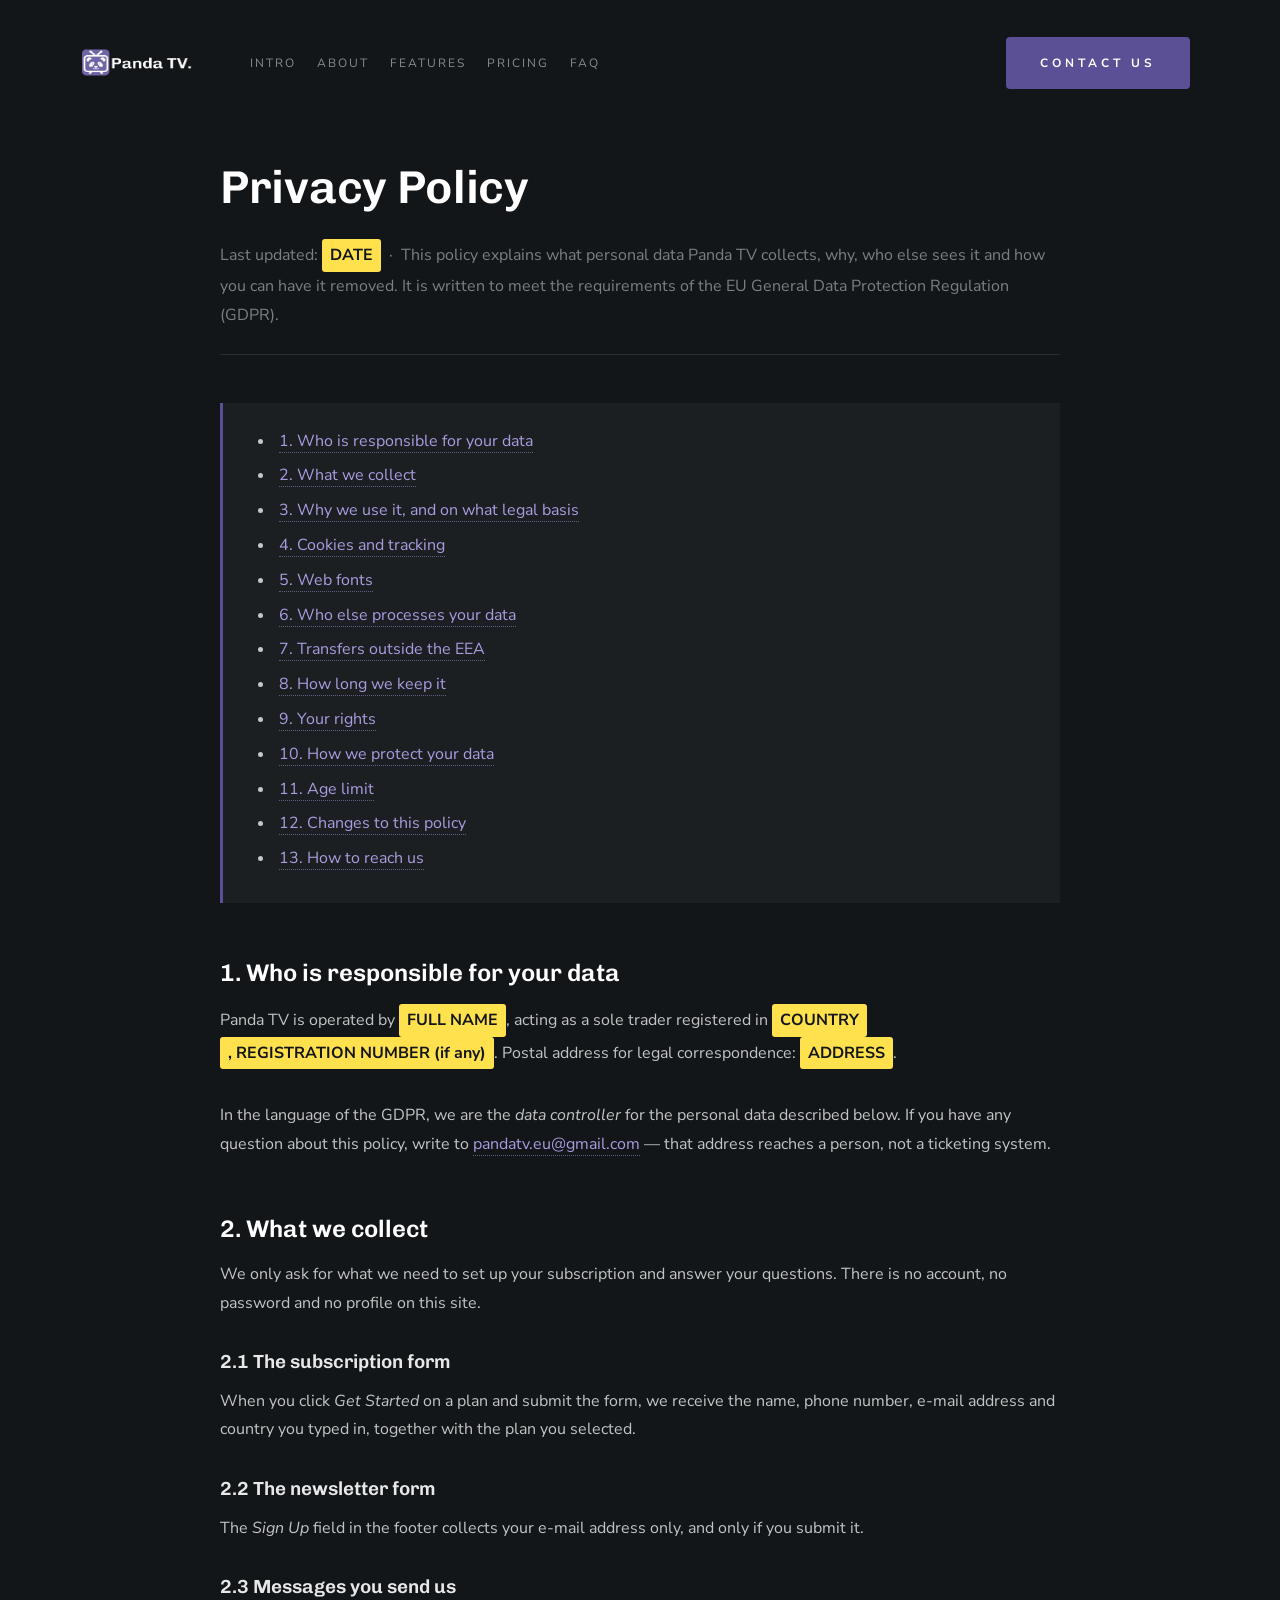
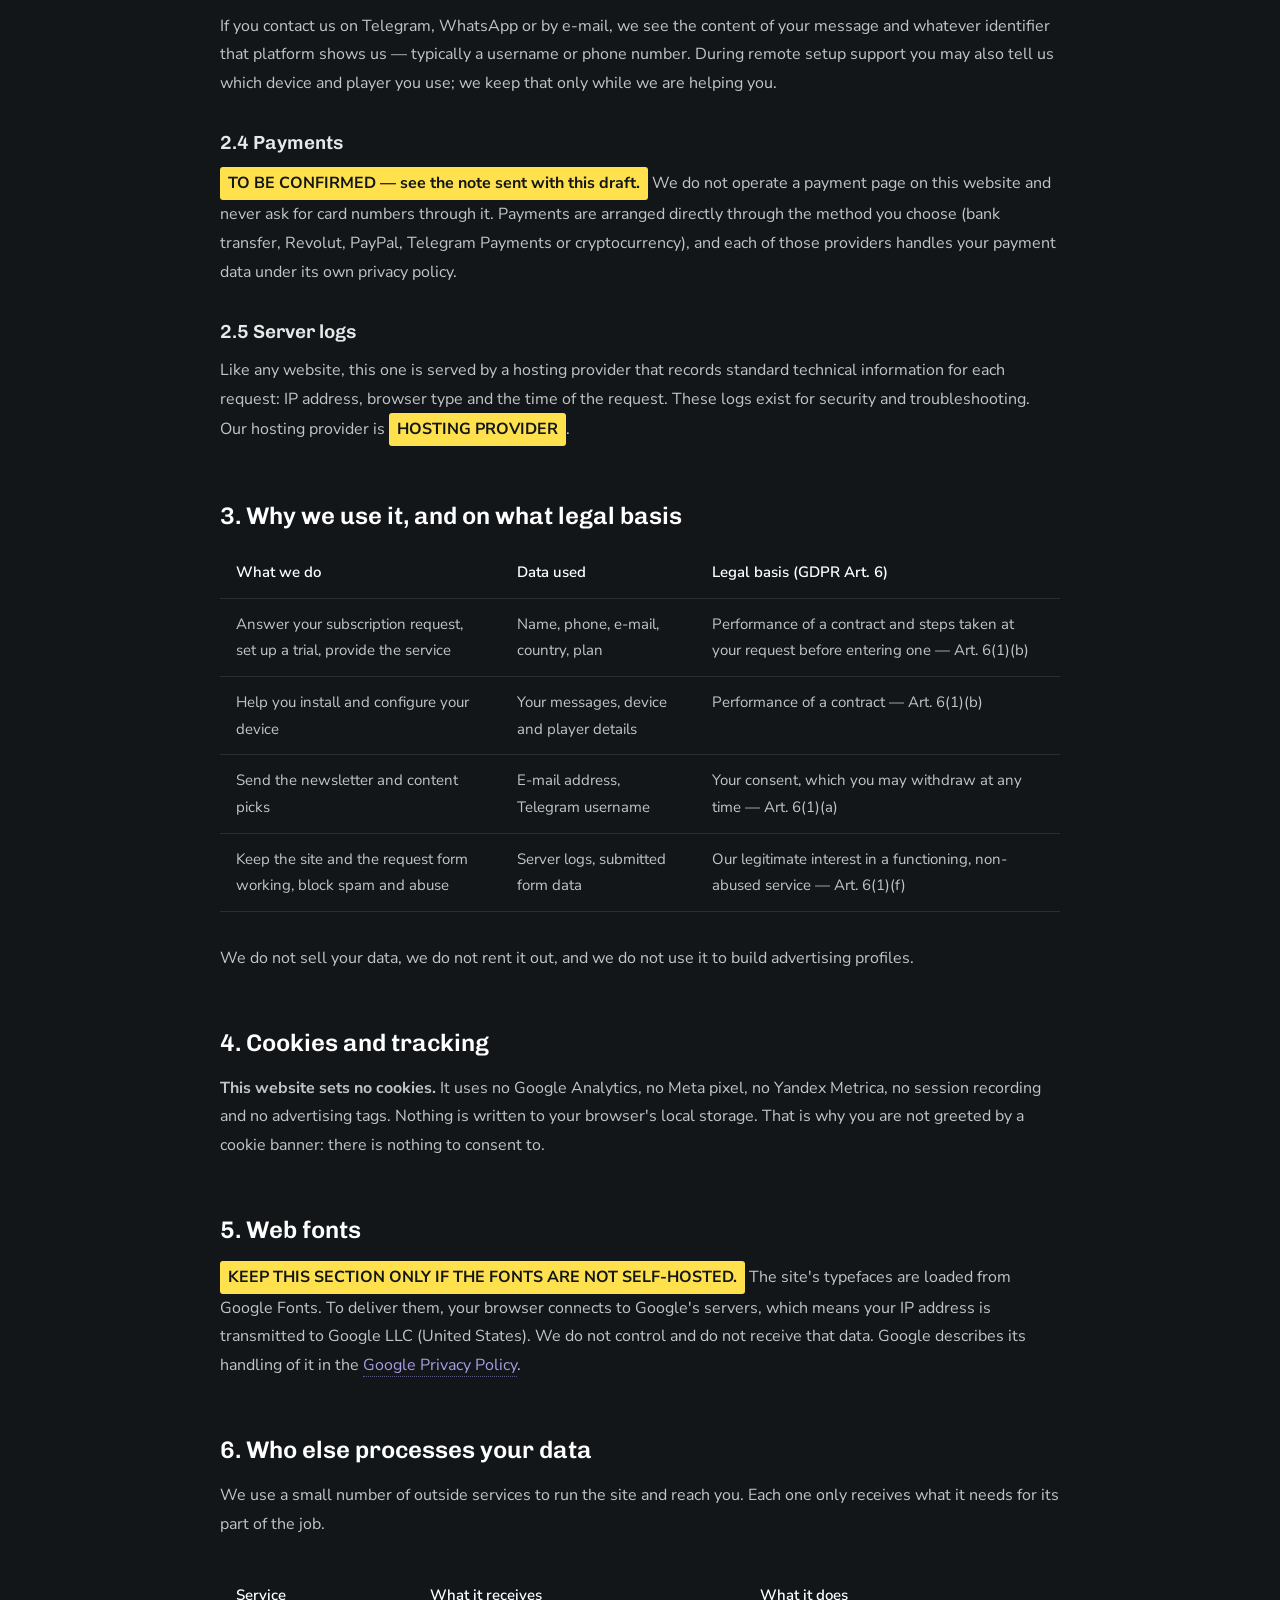
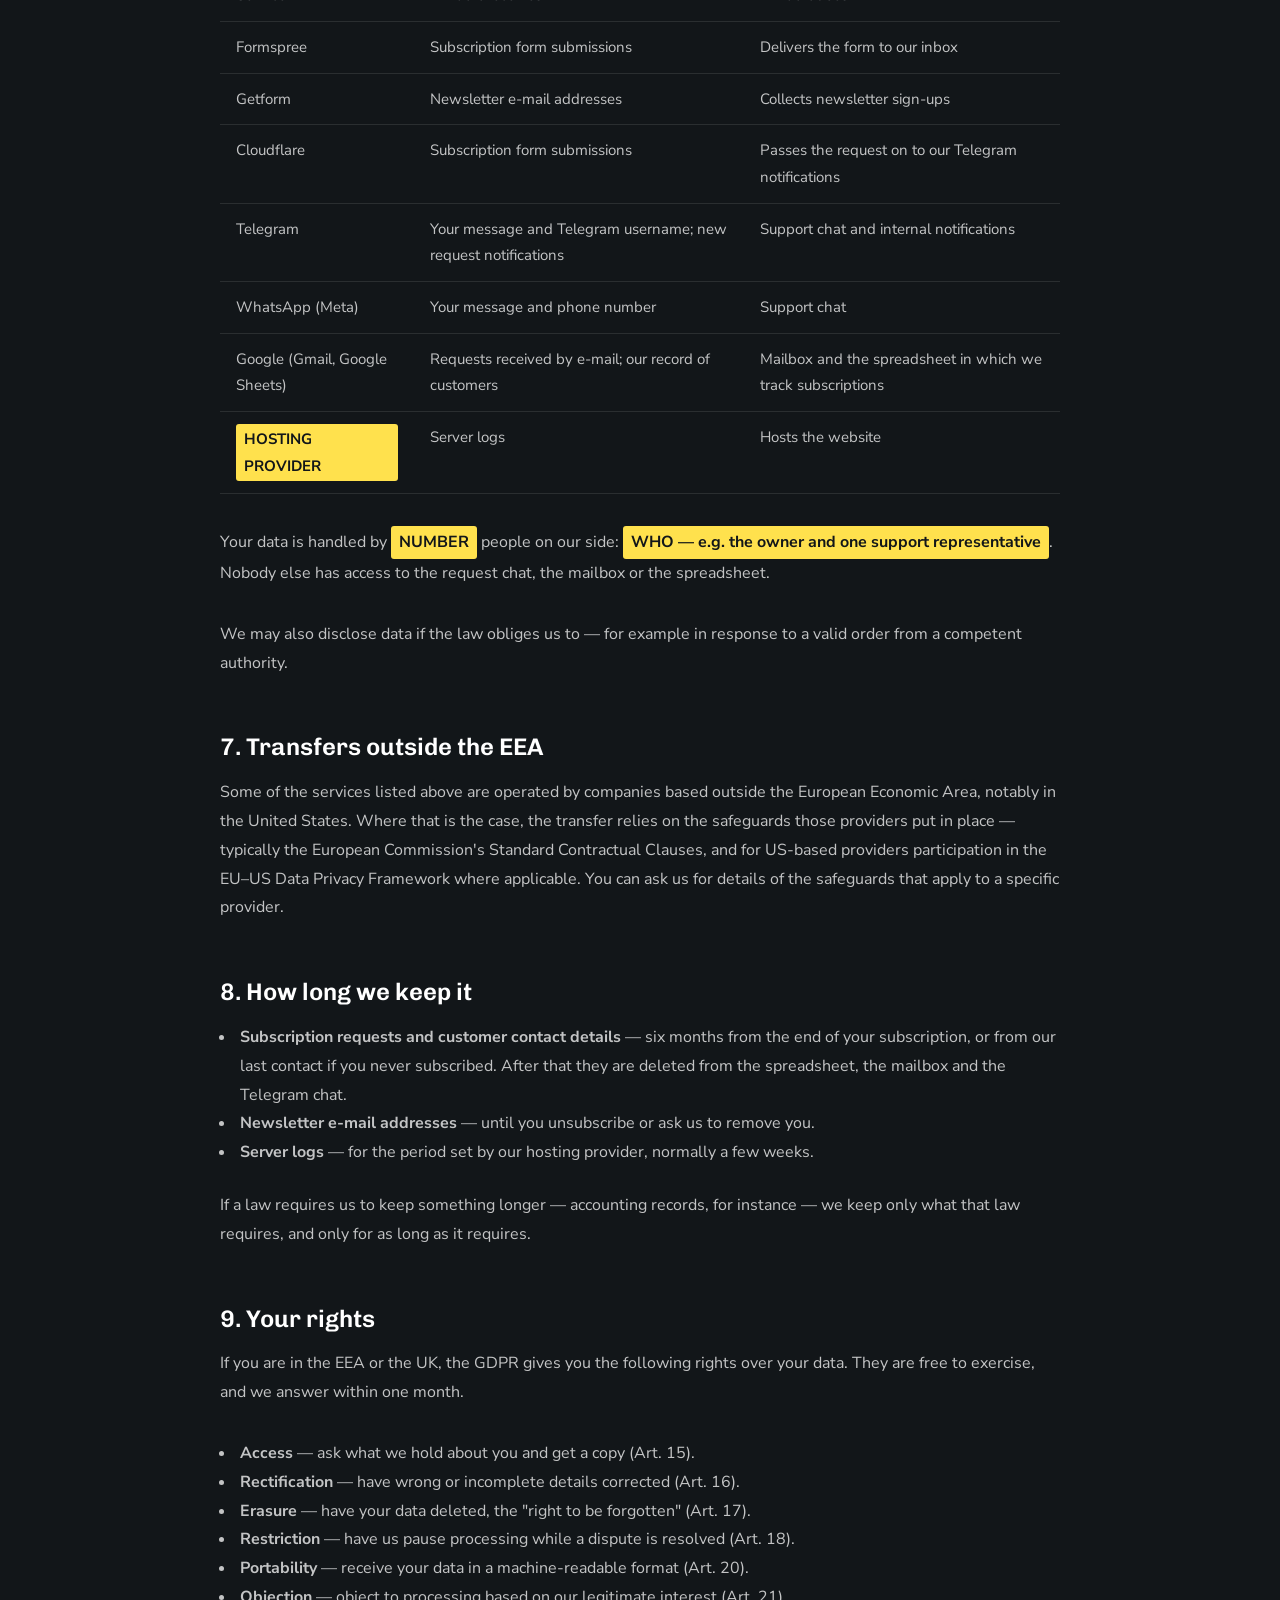
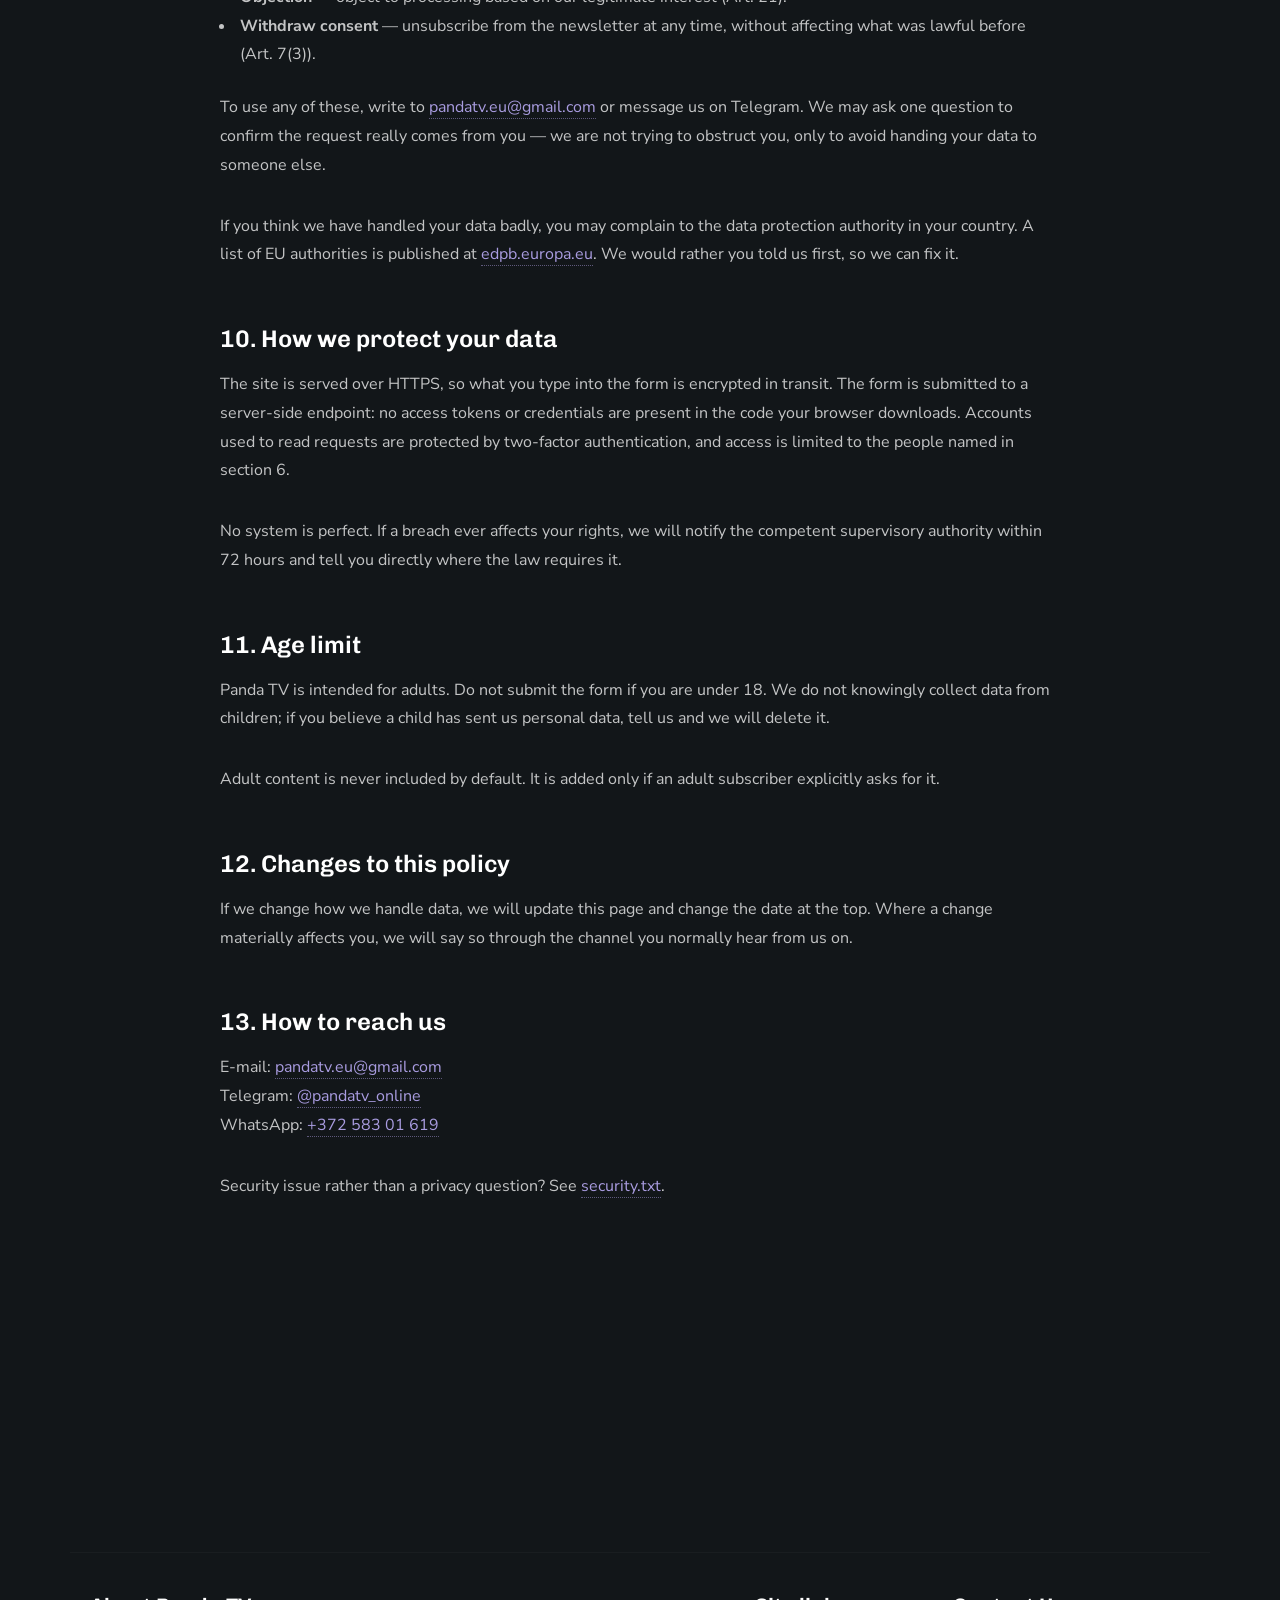
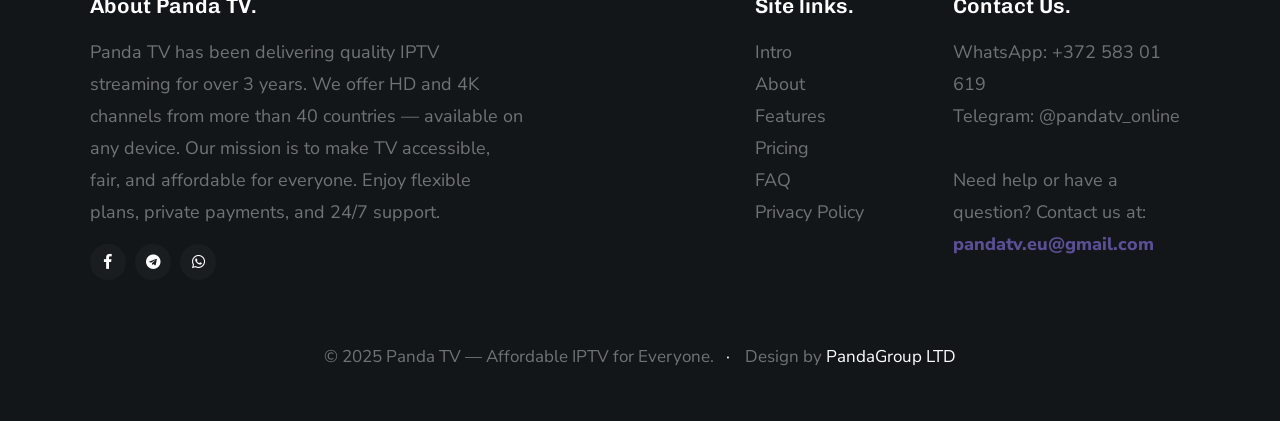
==== PandaTV/privacy.html @ 78f05542 "Add privacy policy page and wire it into the site Ссылка «Privacy Policy» в футере вела на href="#0"" ====
<!DOCTYPE html>
<html class="no-js" lang="en">
<head>

    <!--- basic page needs
    ================================================== -->
    <meta charset="utf-8">
    <title>Privacy Policy | Panda TV</title>
    <meta name="description" content="How Panda TV collects, uses and protects your personal data: what we ask for, who we share it with, how long we keep it and how to have it deleted.">
    <meta name="author" content="Panda TV">
    <meta name="robots" content="index, follow, max-snippet:-1">
    <link rel="canonical" href="https://pandatv.online/privacy.html">

    <!-- mobile specific metas
    ================================================== -->
    <meta name="viewport" content="width=device-width, initial-scale=1">
    <meta name="theme-color" content="#5b4f96">

    <!-- open graph
    ================================================== -->
    <meta property="og:type" content="website">
    <meta property="og:site_name" content="Panda TV">
    <meta property="og:locale" content="en_US">
    <meta property="og:url" content="https://pandatv.online/privacy.html">
    <meta property="og:title" content="Privacy Policy | Panda TV">
    <meta property="og:description" content="What personal data Panda TV collects, who processes it, how long it is kept and how to have it deleted.">
    <meta property="og:image" content="https://pandatv.online/images/og-cover.jpg">

    <!-- CSS
    ================================================== -->
    <link rel="stylesheet" href="css/base.css">
    <link rel="stylesheet" href="css/vendor.css">
    <link rel="stylesheet" href="css/main.css">

    <!-- script
    ================================================== -->
    <script src="js/modernizr.js"></script>
    <script src="js/pace.min.js"></script>

    <!-- favicons & manifest
    ================================================== -->
    <link rel="shortcut icon" href="favicon.ico" type="image/x-icon">
    <link rel="icon" href="favicon.ico" type="image/x-icon">
    <link rel="icon" href="images/icons/icon-192.png" sizes="192x192" type="image/png">
    <link rel="apple-touch-icon" href="images/icons/apple-touch-icon.png" sizes="180x180">
    <link rel="manifest" href="site.webmanifest">

    <!-- page styles
    ================================================== -->
    <style>
        .s-legal {
            padding-top: 16rem;
            padding-bottom: 12rem;
            background-color: #121619;
            color: rgba(255, 255, 255, 0.75);
        }

        .legal-doc { max-width: 84rem; margin: 0 auto; }

        /* .display-1 рассчитан на светлые секции — здесь фон тёмный. */
        .legal-doc h1 {
            color: #ffffff;
            font-size: 4.6rem;
            line-height: 1.2;
            margin-bottom: 2.4rem;
        }

        .legal-doc__meta {
            font-size: 1.5rem;
            color: rgba(255, 255, 255, 0.45);
            margin-bottom: 4.8rem;
            padding-bottom: 2.4rem;
            border-bottom: 1px solid rgba(255, 255, 255, 0.1);
        }

        .legal-doc h2 {
            color: #ffffff;
            font-size: 2.4rem;
            margin-top: 5.6rem;
            margin-bottom: 1.6rem;
        }

        .legal-doc h3 {
            color: rgba(255, 255, 255, 0.9);
            font-size: 1.9rem;
            margin-top: 3.2rem;
            margin-bottom: 1.2rem;
        }

        .legal-doc p,
        .legal-doc li { font-size: 1.6rem; line-height: 1.8; }
        .legal-doc ul { margin-bottom: 2.4rem; }
        .legal-doc a { color: #a99ce0; border-bottom: 1px dotted rgba(169, 156, 224, 0.5); }
        .legal-doc a:hover { color: #ffffff; }

        .legal-doc table {
            width: 100%;
            margin-bottom: 3.2rem;
            font-size: 1.5rem;
            border-collapse: collapse;
        }

        .legal-doc th,
        .legal-doc td {
            padding: 1.2rem 1.6rem;
            text-align: left;
            vertical-align: top;
            border-bottom: 1px solid rgba(255, 255, 255, 0.1);
        }

        .legal-doc th { color: #ffffff; font-weight: 600; }

        .legal-doc__toc {
            background-color: rgba(255, 255, 255, 0.04);
            border-left: 3px solid #5b4f96;
            padding: 2.4rem 3.2rem;
            margin-bottom: 4rem;
        }

        .legal-doc__toc ul { margin: 0; padding-left: 2rem; }
        .legal-doc__toc li { margin-bottom: 0.6rem; }

        /* Незаполненные места. Пока на странице есть хоть один такой блок,
           публиковать её нельзя — он намеренно кричащий. */
        .fill-me {
            display: inline-block;
            background-color: #ffe14d;
            color: #121619;
            font-weight: 700;
            padding: 0.2rem 0.8rem;
            border-radius: 3px;
        }

        @media screen and (max-width: 600px) {
            .s-legal { padding-top: 12rem; }
            .legal-doc__toc { padding: 2rem; }
            .legal-doc table, .legal-doc thead, .legal-doc tbody,
            .legal-doc th, .legal-doc td, .legal-doc tr { display: block; }
            .legal-doc thead { display: none; }
            .legal-doc td { border-bottom: none; padding: 0.4rem 0; }
            .legal-doc tr {
                border-bottom: 1px solid rgba(255, 255, 255, 0.1);
                padding: 1.2rem 0;
            }
        }
    </style>

</head>

<body id="top">

    <!-- preloader
    ================================================== -->
    <div id="preloader">
        <div id="loader" class="dots-jump">
            <div></div>
            <div></div>
            <div></div>
        </div>
    </div>


    <!-- header
    ================================================== -->
    <header class="s-header">

        <div class="row">
            <div class="header-logo">
                <a class="site-logo" href="index.html">
                    <img src="images/Logo.png" alt="Panda TV — IPTV and TorrServe streaming" width="130" height="36">
                </a>
            </div>

            <nav class="header-nav-wrap">
                <ul class="header-main-nav">
                    <li><a href="index.html#home" title="intro">Intro</a></li>
                    <li><a href="index.html#about" title="about">About</a></li>
                    <li><a href="index.html#features" title="features">Features</a></li>
                    <li><a href="index.html#pricing" title="pricing">Pricing</a></li>
                    <li><a href="index.html#download" title="download">FAQ</a></li>
                </ul>

                <div class="header-cta">
                    <a href="mailto:pandatv.eu@gmail.com" class="btn btn--primary header-cta__btn">Contact Us</a>
                </div>
            </nav> <!-- end header-nav-wrap -->

            <a class="header-menu-toggle" href="#"><span>Menu</span></a>
        </div>

    </header> <!-- end header -->


    <!-- legal content
    ================================================== -->
    <section class="s-legal">

        <div class="row">
            <div class="col-full">
                <div class="legal-doc">

                    <h1 class="display-1">Privacy Policy</h1>

                    <p class="legal-doc__meta">
                        Last updated: <span class="fill-me">DATE</span> &nbsp;·&nbsp;
                        This policy explains what personal data Panda TV collects, why, who else
                        sees it and how you can have it removed. It is written to meet the
                        requirements of the EU General Data Protection Regulation (GDPR).
                    </p>

                    <div class="legal-doc__toc">
                        <ul>
                            <li><a href="#controller">1. Who is responsible for your data</a></li>
                            <li><a href="#what-we-collect">2. What we collect</a></li>
                            <li><a href="#why">3. Why we use it, and on what legal basis</a></li>
                            <li><a href="#no-tracking">4. Cookies and tracking</a></li>
                            <li><a href="#fonts">5. Web fonts</a></li>
                            <li><a href="#recipients">6. Who else processes your data</a></li>
                            <li><a href="#transfers">7. Transfers outside the EEA</a></li>
                            <li><a href="#retention">8. How long we keep it</a></li>
                            <li><a href="#rights">9. Your rights</a></li>
                            <li><a href="#security">10. How we protect your data</a></li>
                            <li><a href="#children">11. Age limit</a></li>
                            <li><a href="#changes">12. Changes to this policy</a></li>
                            <li><a href="#contact">13. How to reach us</a></li>
                        </ul>
                    </div>


                    <h2 id="controller">1. Who is responsible for your data</h2>

                    <p>
                        Panda TV is operated by <span class="fill-me">FULL NAME</span>, acting as a
                        sole trader registered in <span class="fill-me">COUNTRY</span><span class="fill-me">, REGISTRATION NUMBER (if any)</span>.
                        Postal address for legal correspondence:
                        <span class="fill-me">ADDRESS</span>.
                    </p>

                    <p>
                        In the language of the GDPR, we are the <em>data controller</em> for the
                        personal data described below. If you have any question about this policy,
                        write to <a href="mailto:pandatv.eu@gmail.com">pandatv.eu@gmail.com</a> —
                        that address reaches a person, not a ticketing system.
                    </p>


                    <h2 id="what-we-collect">2. What we collect</h2>

                    <p>
                        We only ask for what we need to set up your subscription and answer your
                        questions. There is no account, no password and no profile on this site.
                    </p>

                    <h3>2.1 The subscription form</h3>

                    <p>
                        When you click <em>Get Started</em> on a plan and submit the form, we
                        receive the name, phone number, e-mail address and country you typed in,
                        together with the plan you selected.
                    </p>

                    <h3>2.2 The newsletter form</h3>

                    <p>
                        The <em>Sign Up</em> field in the footer collects your e-mail address only,
                        and only if you submit it.
                    </p>

                    <h3>2.3 Messages you send us</h3>

                    <p>
                        If you contact us on Telegram, WhatsApp or by e-mail, we see the content of
                        your message and whatever identifier that platform shows us — typically a
                        username or phone number. During remote setup support you may also tell us
                        which device and player you use; we keep that only while we are helping you.
                    </p>

                    <h3>2.4 Payments</h3>

                    <p>
                        <span class="fill-me">TO BE CONFIRMED — see the note sent with this draft.</span>
                        We do not operate a payment page on this website and never ask for card
                        numbers through it. Payments are arranged directly through the method you
                        choose (bank transfer, Revolut, PayPal, Telegram Payments or
                        cryptocurrency), and each of those providers handles your payment data under
                        its own privacy policy.
                    </p>

                    <h3>2.5 Server logs</h3>

                    <p>
                        Like any website, this one is served by a hosting provider that records
                        standard technical information for each request: IP address, browser type
                        and the time of the request. These logs exist for security and
                        troubleshooting.
                        Our hosting provider is <span class="fill-me">HOSTING PROVIDER</span>.
                    </p>


                    <h2 id="why">3. Why we use it, and on what legal basis</h2>

                    <table>
                        <thead>
                            <tr>
                                <th>What we do</th>
                                <th>Data used</th>
                                <th>Legal basis (GDPR Art. 6)</th>
                            </tr>
                        </thead>
                        <tbody>
                            <tr>
                                <td>Answer your subscription request, set up a trial, provide the service</td>
                                <td>Name, phone, e-mail, country, plan</td>
                                <td>Performance of a contract and steps taken at your request before entering one — Art. 6(1)(b)</td>
                            </tr>
                            <tr>
                                <td>Help you install and configure your device</td>
                                <td>Your messages, device and player details</td>
                                <td>Performance of a contract — Art. 6(1)(b)</td>
                            </tr>
                            <tr>
                                <td>Send the newsletter and content picks</td>
                                <td>E-mail address, Telegram username</td>
                                <td>Your consent, which you may withdraw at any time — Art. 6(1)(a)</td>
                            </tr>
                            <tr>
                                <td>Keep the site and the request form working, block spam and abuse</td>
                                <td>Server logs, submitted form data</td>
                                <td>Our legitimate interest in a functioning, non-abused service — Art. 6(1)(f)</td>
                            </tr>
                        </tbody>
                    </table>

                    <p>
                        We do not sell your data, we do not rent it out, and we do not use it to
                        build advertising profiles.
                    </p>


                    <h2 id="no-tracking">4. Cookies and tracking</h2>

                    <p>
                        <strong>This website sets no cookies.</strong> It uses no Google Analytics,
                        no Meta pixel, no Yandex Metrica, no session recording and no advertising
                        tags. Nothing is written to your browser's local storage. That is why you
                        are not greeted by a cookie banner: there is nothing to consent to.
                    </p>


                    <h2 id="fonts">5. Web fonts</h2>

                    <p>
                        <span class="fill-me">KEEP THIS SECTION ONLY IF THE FONTS ARE NOT SELF-HOSTED.</span>
                        The site's typefaces are loaded from Google Fonts. To deliver them, your
                        browser connects to Google's servers, which means your IP address is
                        transmitted to Google LLC (United States). We do not control and do not
                        receive that data. Google describes its handling of it in the
                        <a href="https://policies.google.com/privacy" rel="noopener" target="_blank">Google Privacy Policy</a>.
                    </p>


                    <h2 id="recipients">6. Who else processes your data</h2>

                    <p>
                        We use a small number of outside services to run the site and reach you.
                        Each one only receives what it needs for its part of the job.
                    </p>

                    <table>
                        <thead>
                            <tr>
                                <th>Service</th>
                                <th>What it receives</th>
                                <th>What it does</th>
                            </tr>
                        </thead>
                        <tbody>
                            <tr>
                                <td>Formspree</td>
                                <td>Subscription form submissions</td>
                                <td>Delivers the form to our inbox</td>
                            </tr>
                            <tr>
                                <td>Getform</td>
                                <td>Newsletter e-mail addresses</td>
                                <td>Collects newsletter sign-ups</td>
                            </tr>
                            <tr>
                                <td>Cloudflare</td>
                                <td>Subscription form submissions</td>
                                <td>Passes the request on to our Telegram notifications</td>
                            </tr>
                            <tr>
                                <td>Telegram</td>
                                <td>Your message and Telegram username; new request notifications</td>
                                <td>Support chat and internal notifications</td>
                            </tr>
                            <tr>
                                <td>WhatsApp (Meta)</td>
                                <td>Your message and phone number</td>
                                <td>Support chat</td>
                            </tr>
                            <tr>
                                <td>Google (Gmail, Google Sheets)</td>
                                <td>Requests received by e-mail; our record of customers</td>
                                <td>Mailbox and the spreadsheet in which we track subscriptions</td>
                            </tr>
                            <tr>
                                <td><span class="fill-me">HOSTING PROVIDER</span></td>
                                <td>Server logs</td>
                                <td>Hosts the website</td>
                            </tr>
                        </tbody>
                    </table>

                    <p>
                        Your data is handled by <span class="fill-me">NUMBER</span> people on our
                        side: <span class="fill-me">WHO — e.g. the owner and one support representative</span>.
                        Nobody else has access to the request chat, the mailbox or the spreadsheet.
                    </p>

                    <p>
                        We may also disclose data if the law obliges us to — for example in response
                        to a valid order from a competent authority.
                    </p>


                    <h2 id="transfers">7. Transfers outside the EEA</h2>

                    <p>
                        Some of the services listed above are operated by companies based outside
                        the European Economic Area, notably in the United States. Where that is the
                        case, the transfer relies on the safeguards those providers put in place —
                        typically the European Commission's Standard Contractual Clauses, and for
                        US-based providers participation in the EU–US Data Privacy Framework where
                        applicable. You can ask us for details of the safeguards that apply to a
                        specific provider.
                    </p>


                    <h2 id="retention">8. How long we keep it</h2>

                    <ul>
                        <li>
                            <strong>Subscription requests and customer contact details</strong> —
                            six months from the end of your subscription, or from our last contact
                            if you never subscribed. After that they are deleted from the
                            spreadsheet, the mailbox and the Telegram chat.
                        </li>
                        <li>
                            <strong>Newsletter e-mail addresses</strong> — until you unsubscribe or
                            ask us to remove you.
                        </li>
                        <li>
                            <strong>Server logs</strong> — for the period set by our hosting
                            provider, normally a few weeks.
                        </li>
                    </ul>

                    <p>
                        If a law requires us to keep something longer — accounting records, for
                        instance — we keep only what that law requires, and only for as long as it
                        requires.
                    </p>


                    <h2 id="rights">9. Your rights</h2>

                    <p>
                        If you are in the EEA or the UK, the GDPR gives you the following rights
                        over your data. They are free to exercise, and we answer within one month.
                    </p>

                    <ul>
                        <li><strong>Access</strong> — ask what we hold about you and get a copy (Art. 15).</li>
                        <li><strong>Rectification</strong> — have wrong or incomplete details corrected (Art. 16).</li>
                        <li><strong>Erasure</strong> — have your data deleted, the "right to be forgotten" (Art. 17).</li>
                        <li><strong>Restriction</strong> — have us pause processing while a dispute is resolved (Art. 18).</li>
                        <li><strong>Portability</strong> — receive your data in a machine-readable format (Art. 20).</li>
                        <li><strong>Objection</strong> — object to processing based on our legitimate interest (Art. 21).</li>
                        <li><strong>Withdraw consent</strong> — unsubscribe from the newsletter at any time, without affecting what was lawful before (Art. 7(3)).</li>
                    </ul>

                    <p>
                        To use any of these, write to
                        <a href="mailto:pandatv.eu@gmail.com">pandatv.eu@gmail.com</a> or message us
                        on Telegram. We may ask one question to confirm the request really comes from
                        you — we are not trying to obstruct you, only to avoid handing your data to
                        someone else.
                    </p>

                    <p>
                        If you think we have handled your data badly, you may complain to the data
                        protection authority in your country. A list of EU authorities is published
                        at
                        <a href="https://edpb.europa.eu/about-edpb/about-edpb/members_en" rel="noopener" target="_blank">edpb.europa.eu</a>.
                        We would rather you told us first, so we can fix it.
                    </p>


                    <h2 id="security">10. How we protect your data</h2>

                    <p>
                        The site is served over HTTPS, so what you type into the form is encrypted
                        in transit. The form is submitted to a server-side endpoint: no access
                        tokens or credentials are present in the code your browser downloads.
                        Accounts used to read requests are protected by two-factor authentication,
                        and access is limited to the people named in section 6.
                    </p>

                    <p>
                        No system is perfect. If a breach ever affects your rights, we will notify
                        the competent supervisory authority within 72 hours and tell you directly
                        where the law requires it.
                    </p>


                    <h2 id="children">11. Age limit</h2>

                    <p>
                        Panda TV is intended for adults. Do not submit the form if you are under 18.
                        We do not knowingly collect data from children; if you believe a child has
                        sent us personal data, tell us and we will delete it.
                    </p>

                    <p>
                        Adult content is never included by default. It is added only if an adult
                        subscriber explicitly asks for it.
                    </p>


                    <h2 id="changes">12. Changes to this policy</h2>

                    <p>
                        If we change how we handle data, we will update this page and change the
                        date at the top. Where a change materially affects you, we will say so
                        through the channel you normally hear from us on.
                    </p>


                    <h2 id="contact">13. How to reach us</h2>

                    <p>
                        E-mail: <a href="mailto:pandatv.eu@gmail.com">pandatv.eu@gmail.com</a><br>
                        Telegram: <a href="https://t.me/pandatv_online" rel="noopener" target="_blank">@pandatv_online</a><br>
                        WhatsApp: <a href="https://wa.me/37258301619" rel="noopener" target="_blank">+372 583 01 619</a>
                    </p>

                    <p>
                        Security issue rather than a privacy question? See
                        <a href="/.well-known/security.txt">security.txt</a>.
                    </p>

                </div>
            </div>
        </div>

    </section> <!-- end s-legal -->


    <!-- footer
    ================================================== -->
    <footer class="s-footer footer">

        <div class="row footer__bottom">

            <div class="footer__about col-five tab-full left">

                <h4>About Panda TV.</h4>

                <p>
                Panda TV has been delivering quality IPTV streaming for over 3 years.
                We offer HD and 4K channels from more than 40 countries — available on any device.
                Our mission is to make TV accessible, fair, and affordable for everyone.
                Enjoy flexible plans, private payments, and 24/7 support.
                </p>

                <ul class="footer__social">
                    <li><a href="https://www.facebook.com/share/1AhXuobpCY/"><i class="fab fa-facebook-f" aria-hidden="true"></i></a></li>
                    <li><a href="https://t.me/pandatv_online"><i class="fab fa-telegram" aria-hidden="true"></i></a></li>
                    <li><a href="https://wa.me/37258301619"><i class="fab fa-whatsapp" aria-hidden="true"></i></a></li>
                </ul>
            </div>

            <div class="col-five md-seven tab-full right end">
                <div class="row">

                    <div class="footer__site-links col-five mob-full">
                        <h4>Site links.</h4>

                        <ul class="footer__site-links">
                            <li><a href="index.html#home">Intro</a></li>
                            <li><a href="index.html#about">About</a></li>
                            <li><a href="index.html#features">Features</a></li>
                            <li><a href="index.html#pricing">Pricing</a></li>
                            <li><a href="index.html#download">FAQ</a></li>
                            <li><a href="privacy.html">Privacy Policy</a></li>
                        </ul>
                    </div>

                    <div class="footer__contact col-seven mob-full">
                        <h4>Contact Us.</h4>

                        <p>
                        WhatsApp: +372 583 01 619 <br>
                        Telegram: @pandatv_online
                        </p>
                        <p>
                        Need help or have a question? Contact us at: <br>
                        <a href="mailto:pandatv.eu@gmail.com" class="footer__mail-link">pandatv.eu@gmail.com</a>
                        </p>
                    </div>

                </div>
            </div>

            <div class="col-full ss-copyright">
                <span>&copy; 2025 Panda TV — Affordable IPTV for Everyone.</span>
                <span>Design by <a href="">PandaGroup LTD</a></span>
            </div>

        </div> <!-- end footer__bottom -->

        <div class="go-top">
            <a class="smoothscroll" title="Back to Top" href="#top"></a>
        </div>

    </footer> <!-- end s-footer -->


    <!-- Java Script
    ================================================== -->
    <script src="js/jquery-3.2.1.min.js"></script>
    <script src="js/plugins.js"></script>
    <script src="js/main.js"></script>

</body>

</html>
---- PandaTV/css/base.css ----
/* =================================================================== 
 *
 *  Kairos v1.0 Base Stylesheet
 *  11-06-2018
 *  ------------------------------------------------------------------
 *
 *  TOC:
 *  # imports 
 *  # normalize
 *  # basic/base setup styles 
 *    ## Media
 *    ## Typography resets 
 *    ## links 
 *    ## inputs
 *  # grid
 *    ## medium size devices  
 *    ## tablets   
 *    ## mobile devices
 *    ## small mobile devices
 *  # block grids
 *    ## medium size devices
 *    ## tablets
 *    ## mobile devices
 *  # MISC
 *
 * =================================================================== */



/* ===================================================================
 * # imports 
 *
 * ------------------------------------------------------------------- */
@import url("https://fonts.googleapis.com/css?family=Nunito+Sans:300,400,500,600,700|Chivo:300,400,700,700i,900");
@import url("font-awesome/css/fontawesome-all.css");
@import url("micons/micons.css");



/* ===================================================================
 * # normalize
 * normalize.css v5.0.0 | MIT License |
 * github.com/necolas/normalize.css
 *
 * ------------------------------------------------------------------- */
html {
  font-family: sans-serif;
  line-height: 1.15;
  -ms-text-size-adjust: 100%;
  -webkit-text-size-adjust: 100%;
}

body {
  margin: 0;
}

article,
aside,
footer,
header,
nav,
section {
  display: block;
}

h1 {
  font-size: 2em;
  margin: 0.67em 0;
}

figcaption,
figure,
main {
  display: block;
}

figure {
  margin: 1em 40px;
}

hr {
  box-sizing: content-box;
  height: 0;
  overflow: visible;
}

pre {
  font-family: monospace, monospace;
  font-size: 1em;
}

a {
  background-color: transparent;
  -webkit-text-decoration-skip: objects;
}

a:active,
a:hover {
  outline-width: 0;
}

abbr[title] {
  border-bottom: none;
  text-decoration: underline;
  text-decoration: underline dotted;
}

b,
strong {
  font-weight: inherit;
}

b,
strong {
  font-weight: bolder;
}

code,
kbd,
samp {
  font-family: monospace, monospace;
  font-size: 1em;
}

dfn {
  font-style: italic;
}

mark {
  background-color: #ff0;
  color: #000;
}

small {
  font-size: 80%;
}

sub,
sup {
  font-size: 75%;
  line-height: 0;
  position: relative;
  vertical-align: baseline;
}

sub {
  bottom: -0.25em;
}

sup {
  top: -0.5em;
}

audio,
video {
  display: inline-block;
}

audio:not([controls]) {
  display: none;
  height: 0;
}

img {
  border-style: none;
}

svg:not(:root) {
  overflow: hidden;
}

button,
input,
optgroup,
select,
textarea {
  font-family: sans-serif;
  font-size: 100%;
  line-height: 1.15;
  margin: 0;
}

button,
input {
  overflow: visible;
}

button,
select {
  text-transform: none;
}

button,
html [type="button"],
[type="reset"],
[type="submit"] {
  -webkit-appearance: button;
}

button::-moz-focus-inner,
[type="button"]::-moz-focus-inner,
[type="reset"]::-moz-focus-inner,
[type="submit"]::-moz-focus-inner {
  border-style: none;
  padding: 0;
}

button:-moz-focusring,
[type="button"]:-moz-focusring,
[type="reset"]:-moz-focusring,
[type="submit"]:-moz-focusring {
  outline: 1px dotted ButtonText;
}

fieldset {
  border: 1px solid #c0c0c0;
  margin: 0 2px;
  padding: 0.35em 0.625em 0.75em;
}

legend {
  box-sizing: border-box;
  color: inherit;
  display: table;
  max-width: 100%;
  padding: 0;
  white-space: normal;
}

progress {
  display: inline-block;
  vertical-align: baseline;
}

textarea {
  overflow: auto;
}

[type="checkbox"],
[type="radio"] {
  box-sizing: border-box;
  padding: 0;
}

[type="number"]::-webkit-inner-spin-button,
[type="number"]::-webkit-outer-spin-button {
  height: auto;
}

[type="search"] {
  -webkit-appearance: textfield;
  outline-offset: -2px;
}

[type="search"]::-webkit-search-cancel-button,
[type="search"]::-webkit-search-decoration {
  -webkit-appearance: none;
}

::-webkit-file-upload-button {
  -webkit-appearance: button;
  font: inherit;
}

details,
menu {
  display: block;
}

summary {
  display: list-item;
}

canvas {
  display: inline-block;
}

template {
  display: none;
}

[hidden] {
  display: none;
}



/* ===================================================================
 * # basic/base setup styles
 *
 * ------------------------------------------------------------------- */
html {
  font-size: 62.5%;
  box-sizing: border-box;
}

*,
*::before,
*::after {
  box-sizing: inherit;
}

body {
  font-weight: normal;
  line-height: 1;
  word-wrap: break-word;
  text-rendering: optimizeLegibility;
  -webkit-overflow-scrolling: touch;
  -webkit-text-size-adjust: none;
}

body,
input,
button {
  -moz-osx-font-smoothing: grayscale;
  -webkit-font-smoothing: antialiased;
}


/* ------------------------------------------------------------------- 
 * ## Media
 * ------------------------------------------------------------------- */
img,
video {
  max-width: 100%;
  height: auto;
}


/* ------------------------------------------------------------------- 
 * ## Typography resets 
 * ------------------------------------------------------------------- */
div, dl, dt, dd, ul, ol, li, h1, h2, h3, h4, h5, h6, pre, form, p, blockquote, th, td {
  margin: 0;
  padding: 0;
}

h1, h2, h3, h4, h5, h6 {
  -webkit-font-smoothing: auto;
  -webkit-font-smoothing: antialiased;
  -webkit-font-variant-ligatures: common-ligatures;
  -moz-font-variant-ligatures: common-ligatures;
  font-variant-ligatures: common-ligatures;
  text-rendering: optimizeLegibility;
}

em,
i {
  font-style: italic;
  line-height: inherit;
}

strong,
b {
  font-weight: bold;
  line-height: inherit;
}

small {
  font-size: 60%;
  line-height: inherit;
}

ol,
ul {
  list-style: none;
}

li {
  display: block;
}


/* ------------------------------------------------------------------- 
 * ## links
 * ------------------------------------------------------------------- */
a {
  text-decoration: none;
  line-height: inherit;
}

a img {
  border: none;
}


/* ------------------------------------------------------------------- 
 * ## inputs
 * ------------------------------------------------------------------- */
fieldset {
  margin: 0;
  padding: 0;
}

input[type="email"],
input[type="number"],
input[type="search"],
input[type="text"],
input[type="tel"],
input[type="url"],
input[type="password"],
textarea {
  -webkit-appearance: none;
  -moz-appearance: none;
  -ms-appearance: none;
  -o-appearance: none;
  appearance: none;
}



/* ===================================================================
 * # grid
 *
 * ------------------------------------------------------------------- */
.row {
  width: 89%;
  max-width: 1200px;
  margin: 0 auto;
}

.row:after {
  content: "";
  display: table;
  clear: both;
}

.row .row {
  width: auto;
  max-width: none;
  margin-left: -20px;
  margin-right: -20px;
}

/* column blocks
 * -------------------------------------- */
[class*="col-"] {
  float: left;
  padding: 0 20px;
}

[class*="col-"] + [class*="col-"].end {
  float: right;
}

.collapse > [class*="col-"],
[class*="col-"].collapse {
  padding: 0;
}

/* column width classes 
 * -------------------------------------- */
.col-one {
  width: 8.33333%;
}

.col-two,
.col-1-6 {
  width: 16.66667%;
}

.col-three,
.col-1-4 {
  width: 25%;
}

.col-four,
.col-1-3 {
  width: 33.33333%;
}

.col-five {
  width: 41.66667%;
}

.col-six,
.col-1-2 {
  width: 50%;
}

.col-seven {
  width: 58.33333%;
}

.col-eight,
.col-2-3 {
  width: 66.66667%;
}

.col-nine,
.col-3-4 {
  width: 75%;
}

.col-ten,
.col-5-6 {
  width: 83.33333%;
}

.col-eleven {
  width: 91.66667%;
}

.col-twelve,
.col-full {
  width: 100%;
}


/* ------------------------------------------------------------------- 
 * ## medium size devices
 * ------------------------------------------------------------------- */
@media only screen and (max-width:1200px) {
  .row .row {
    margin-left: -16px;
    margin-right: -16px;
  }

  [class*="col-"] {
    padding: 0 16px;
  }

  .md-one {
    width: 8.33333%;
  }

  .md-two,
  .md-1-6 {
    width: 16.66667%;
  }

  .md-three,
  .md-1-4 {
    width: 25%;
  }

  .md-four,
  .md-1-3 {
    width: 33.33333%;
  }

  .md-five {
    width: 41.66667%;
  }

  .md-six,
  .md-1-2 {
    width: 50%;
  }

  .md-seven {
    width: 58.33333%;
  }

  .md-eight,
  .md-2-3 {
    width: 66.66667%;
  }

  .md-nine,
  .md-3-4 {
    width: 75%;
  }

  .md-ten,
  .md-5-6 {
    width: 83.33333%;
  }

  .md-eleven {
    width: 91.66667%;
  }

  .md-twelve,
  .md-full {
    width: 100%;
  }

}


/* ------------------------------------------------------------------- 
 * ## tablets
 * ------------------------------------------------------------------- */
@media only screen and (max-width:800px) {
  .row {
    width: 90%;
  }

  .tab-1-4 {
    width: 25%;
  }

  .tab-1-3 {
    width: 33.33333%;
  }

  .tab-1-2 {
    width: 50%;
  }

  .tab-2-3 {
    width: 66.66667%;
  }

  .tab-3-4 {
    width: 75%;
  }

  .tab-full {
    width: 100%;
  }

  .hide-on-tablet {
    display: none;
  }

}


/* ------------------------------------------------------------------- 
 * ## mobile devices
 * ------------------------------------------------------------------- */
@media only screen and (max-width:600px) {
  .row {
    width: auto;
    padding-left: 25px;
    padding-right: 25px;
  }

  .row .row {
    margin-left: -10px;
    margin-right: -10px;
    padding-left: 0;
    padding-right: 0;
  }

  [class*="col-"] {
    padding: 0 10px;
  }

  .mob-1-4 {
    width: 25%;
  }

  .mob-1-3 {
    width: 33.33333%;
  }

  .mob-1-2 {
    width: 50%;
  }

  .mob-2-3 {
    width: 66.66667%;
  }

  .mob-3-4 {
    width: 75%;
  }

  .mob-full {
    width: 100%;
  }

  .hide-on-mobile {
    display: none;
  }

}


/* ------------------------------------------------------------------- 
 * ## small mobile devices
 * ------------------------------------------------------------------- */

/* stack columns on small mobile devices
 * ------------------------------------------------------------------- */
@media only screen and (max-width:400px) {
  .row .row {
    margin-left: 0;
    margin-right: 0;
  }

  [class*="col-"]:not(.col-block) {
    width: 100% !important;
    float: none !important;
    clear: both !important;
    margin-left: 0;
    margin-right: 0;
    padding: 0;
  }

  [class*="col-"] + [class*="col-"].end {
    float: none;
  }

  .stack .col-block {
    width: 100% !important;
    float: none !important;
    clear: both !important;
    margin-left: 0;
    margin-right: 0;
    padding: 0;
  }

}



/* ===================================================================
 * # block grids
 * ------------------------------------------------------------------- */

/* Equally-sized columns define at row level
 * ------------------------------------------------------------------- */
[class*="block-"]:after {
  content: "";
  display: table;
  clear: both;
}

.block-1-6 .col-block {
  width: 16.66667%;
}

.block-1-5 .col-block {
  width: 20%;
}

.block-1-4 .col-block {
  width: 25%;
}

.block-1-3 .col-block {
  width: 33.33333%;
}

.block-1-2 .col-block {
  width: 50%;
}

/**
 * Clearing for block grid columns. Allow columns with 
 * different heights to align properly.
 */
.block-1-6 .col-block:nth-child(6n+1),
.block-1-5 .col-block:nth-child(5n+1),
.block-1-4 .col-block:nth-child(4n+1),
.block-1-3 .col-block:nth-child(3n+1),
.block-1-2 .col-block:nth-child(2n+1) {
  clear: both;
}


/* ------------------------------------------------------------------- 
 * ## medium size devices
 * ------------------------------------------------------------------- */
@media only screen and (max-width:1200px) {
  .block-m-1-6 .col-block {
    width: 16.66667%;
  }

  .block-m-1-5 .col-block {
    width: 20%;
  }

  .block-m-1-4 .col-block {
    width: 25%;
  }

  .block-m-1-3 .col-block {
    width: 33.33333%;
  }

  .block-m-1-2 .col-block {
    width: 50%;
  }

  .block-m-full .col-block {
    width: 100%;
    clear: both;
  }

  [class*="block-m-"] .col-block:nth-child(n) {
    clear: none;
  }

  .block-m-1-6 .col-block:nth-child(6n+1),
  .block-m-1-5 .col-block:nth-child(5n+1),
  .block-m-1-4 .col-block:nth-child(4n+1),
  .block-m-1-3 .col-block:nth-child(3n+1),
  .block-m-1-2 .col-block:nth-child(2n+1) {
    clear: both;
  }

}


/* ------------------------------------------------------------------- 
 * ## tablets
 * ------------------------------------------------------------------- */
@media only screen and (max-width:800px) {
  .block-tab-1-6 .col-block {
    width: 16.66667%;
  }

  .block-tab-1-5 .col-block {
    width: 20%;
  }

  .block-tab-1-4 .col-block {
    width: 25%;
  }

  .block-tab-1-3 .col-block {
    width: 33.33333%;
  }

  .block-tab-1-2 .col-block {
    width: 50%;
  }

  .block-tab-full .col-block {
    width: 100%;
    clear: both;
  }

  [class*="block-tab-"] .col-block:nth-child(n) {
    clear: none;
  }

  .block-tab-1-6 .col-block:nth-child(6n+1),
  .block-tab-1-5 .col-block:nth-child(5n+1),
  .block-tab-1-4 .col-block:nth-child(4n+1),
  .block-tab-1-3 .col-block:nth-child(3n+1),
  .block-tab-1-2 .col-block:nth-child(2n+1) {
    clear: both;
  }

}


/* ------------------------------------------------------------------- 
 * ## mobile devices
 * ------------------------------------------------------------------- */
@media only screen and (max-width:600px) {
  .block-mob-1-6 .col-block {
    width: 16.66667%;
  }

  .block-mob-1-5 .col-block {
    width: 20%;
  }

  .block-mob-1-4 .col-block {
    width: 25%;
  }

  .block-mob-1-3 .col-block {
    width: 33.33333%;
  }

  .block-mob-1-2 .col-block {
    width: 50%;
  }

  .block-mob-full .col-block {
    width: 100%;
    clear: both;
  }

  [class*="block-mob-"] .col-block:nth-child(n) {
    clear: none;
  }

  .block-mob-1-6 .col-block:nth-child(6n+1),
  .block-mob-1-5 .col-block:nth-child(5n+1),
  .block-mob-1-4 .col-block:nth-child(4n+1),
  .block-mob-1-3 .col-block:nth-child(3n+1),
  .block-mob-1-2 .col-block:nth-child(2n+1) {
    clear: both;
  }

}



/* ===================================================================
 * # MISC
 *
 * ------------------------------------------------------------------- */
.group:after {
  content: "";
  display: table;
  clear: both;
}

/* Misc Helper Styles
 * -------------------------------------- */
.is-hidden {
  display: none;
}

.is-invisible {
  visibility: hidden;
}

.antialiased {
  -webkit-font-smoothing: antialiased;
  -moz-osx-font-smoothing: grayscale;
}

.overflow-hidden {
  overflow: hidden;
}

.remove-bottom {
  margin-bottom: 0;
}

.half-bottom {
  margin-bottom: 1.6rem !important;
}

.add-bottom {
  margin-bottom: 3.2rem !important;
}

.no-border {
  border: none;
}

.full-width {
  width: 100%;
}

.text-center {
  text-align: center;
}

.text-left {
  text-align: left;
}

.text-right {
  text-align: right;
}

.pull-left {
  float: left;
}

.pull-right {
  float: right;
}

.align-center {
  margin-left: auto;
  margin-right: auto;
  text-align: center;
}

/*# sourceMappingURL=base.css.map */
---- PandaTV/css/vendor.css ----
/* =================================================================== 
 *
 *  Kairos v1.0 Vendor/Third Party CSS 
 *  11-06-2018
 *  ------------------------------------------------------------------
 *
 *  TOC:
 *  # animate on scroll 
 *  # slick slider
 *  # lity - v1.6.6 - 2016-04-22
 *
 * =================================================================== */



/* ===================================================================
 * # animate on scroll 
 * https://michalsnik.github.io/aos/
 * ------------------------------------------------------------------- */
[data-aos][data-aos][data-aos-duration='50'],
body[data-aos-duration='50'] [data-aos] {
  transition-duration: 50ms;
}

[data-aos][data-aos][data-aos-delay='50'],
body[data-aos-delay='50'] [data-aos] {
  transition-delay: 0;
}

[data-aos][data-aos][data-aos-delay='50'].aos-animate,
body[data-aos-delay='50'] [data-aos].aos-animate {
  transition-delay: 50ms;
}

[data-aos][data-aos][data-aos-duration='100'],
body[data-aos-duration='100'] [data-aos] {
  transition-duration: .1s;
}

[data-aos][data-aos][data-aos-delay='100'],
body[data-aos-delay='100'] [data-aos] {
  transition-delay: 0;
}

[data-aos][data-aos][data-aos-delay='100'].aos-animate,
body[data-aos-delay='100'] [data-aos].aos-animate {
  transition-delay: .1s;
}

[data-aos][data-aos][data-aos-duration='150'],
body[data-aos-duration='150'] [data-aos] {
  transition-duration: .15s;
}

[data-aos][data-aos][data-aos-delay='150'],
body[data-aos-delay='150'] [data-aos] {
  transition-delay: 0;
}

[data-aos][data-aos][data-aos-delay='150'].aos-animate,
body[data-aos-delay='150'] [data-aos].aos-animate {
  transition-delay: .15s;
}

[data-aos][data-aos][data-aos-duration='200'],
body[data-aos-duration='200'] [data-aos] {
  transition-duration: .2s;
}

[data-aos][data-aos][data-aos-delay='200'],
body[data-aos-delay='200'] [data-aos] {
  transition-delay: 0;
}

[data-aos][data-aos][data-aos-delay='200'].aos-animate,
body[data-aos-delay='200'] [data-aos].aos-animate {
  transition-delay: .2s;
}

[data-aos][data-aos][data-aos-duration='250'],
body[data-aos-duration='250'] [data-aos] {
  transition-duration: .25s;
}

[data-aos][data-aos][data-aos-delay='250'],
body[data-aos-delay='250'] [data-aos] {
  transition-delay: 0;
}

[data-aos][data-aos][data-aos-delay='250'].aos-animate,
body[data-aos-delay='250'] [data-aos].aos-animate {
  transition-delay: .25s;
}

[data-aos][data-aos][data-aos-duration='300'],
body[data-aos-duration='300'] [data-aos] {
  transition-duration: .3s;
}

[data-aos][data-aos][data-aos-delay='300'],
body[data-aos-delay='300'] [data-aos] {
  transition-delay: 0;
}

[data-aos][data-aos][data-aos-delay='300'].aos-animate,
body[data-aos-delay='300'] [data-aos].aos-animate {
  transition-delay: .3s;
}

[data-aos][data-aos][data-aos-duration='350'],
body[data-aos-duration='350'] [data-aos] {
  transition-duration: .35s;
}

[data-aos][data-aos][data-aos-delay='350'],
body[data-aos-delay='350'] [data-aos] {
  transition-delay: 0;
}

[data-aos][data-aos][data-aos-delay='350'].aos-animate,
body[data-aos-delay='350'] [data-aos].aos-animate {
  transition-delay: .35s;
}

[data-aos][data-aos][data-aos-duration='400'],
body[data-aos-duration='400'] [data-aos] {
  transition-duration: .4s;
}

[data-aos][data-aos][data-aos-delay='400'],
body[data-aos-delay='400'] [data-aos] {
  transition-delay: 0;
}

[data-aos][data-aos][data-aos-delay='400'].aos-animate,
body[data-aos-delay='400'] [data-aos].aos-animate {
  transition-delay: .4s;
}

[data-aos][data-aos][data-aos-duration='450'],
body[data-aos-duration='450'] [data-aos] {
  transition-duration: .45s;
}

[data-aos][data-aos][data-aos-delay='450'],
body[data-aos-delay='450'] [data-aos] {
  transition-delay: 0;
}

[data-aos][data-aos][data-aos-delay='450'].aos-animate,
body[data-aos-delay='450'] [data-aos].aos-animate {
  transition-delay: .45s;
}

[data-aos][data-aos][data-aos-duration='500'],
body[data-aos-duration='500'] [data-aos] {
  transition-duration: .5s;
}

[data-aos][data-aos][data-aos-delay='500'],
body[data-aos-delay='500'] [data-aos] {
  transition-delay: 0;
}

[data-aos][data-aos][data-aos-delay='500'].aos-animate,
body[data-aos-delay='500'] [data-aos].aos-animate {
  transition-delay: .5s;
}

[data-aos][data-aos][data-aos-duration='550'],
body[data-aos-duration='550'] [data-aos] {
  transition-duration: .55s;
}

[data-aos][data-aos][data-aos-delay='550'],
body[data-aos-delay='550'] [data-aos] {
  transition-delay: 0;
}

[data-aos][data-aos][data-aos-delay='550'].aos-animate,
body[data-aos-delay='550'] [data-aos].aos-animate {
  transition-delay: .55s;
}

[data-aos][data-aos][data-aos-duration='600'],
body[data-aos-duration='600'] [data-aos] {
  transition-duration: .6s;
}

[data-aos][data-aos][data-aos-delay='600'],
body[data-aos-delay='600'] [data-aos] {
  transition-delay: 0;
}

[data-aos][data-aos][data-aos-delay='600'].aos-animate,
body[data-aos-delay='600'] [data-aos].aos-animate {
  transition-delay: .6s;
}

[data-aos][data-aos][data-aos-duration='650'],
body[data-aos-duration='650'] [data-aos] {
  transition-duration: .65s;
}

[data-aos][data-aos][data-aos-delay='650'],
body[data-aos-delay='650'] [data-aos] {
  transition-delay: 0;
}

[data-aos][data-aos][data-aos-delay='650'].aos-animate,
body[data-aos-delay='650'] [data-aos].aos-animate {
  transition-delay: .65s;
}

[data-aos][data-aos][data-aos-duration='700'],
body[data-aos-duration='700'] [data-aos] {
  transition-duration: .7s;
}

[data-aos][data-aos][data-aos-delay='700'],
body[data-aos-delay='700'] [data-aos] {
  transition-delay: 0;
}

[data-aos][data-aos][data-aos-delay='700'].aos-animate,
body[data-aos-delay='700'] [data-aos].aos-animate {
  transition-delay: .7s;
}

[data-aos][data-aos][data-aos-duration='750'],
body[data-aos-duration='750'] [data-aos] {
  transition-duration: .75s;
}

[data-aos][data-aos][data-aos-delay='750'],
body[data-aos-delay='750'] [data-aos] {
  transition-delay: 0;
}

[data-aos][data-aos][data-aos-delay='750'].aos-animate,
body[data-aos-delay='750'] [data-aos].aos-animate {
  transition-delay: .75s;
}

[data-aos][data-aos][data-aos-duration='800'],
body[data-aos-duration='800'] [data-aos] {
  transition-duration: .8s;
}

[data-aos][data-aos][data-aos-delay='800'],
body[data-aos-delay='800'] [data-aos] {
  transition-delay: 0;
}

[data-aos][data-aos][data-aos-delay='800'].aos-animate,
body[data-aos-delay='800'] [data-aos].aos-animate {
  transition-delay: .8s;
}

[data-aos][data-aos][data-aos-duration='850'],
body[data-aos-duration='850'] [data-aos] {
  transition-duration: .85s;
}

[data-aos][data-aos][data-aos-delay='850'],
body[data-aos-delay='850'] [data-aos] {
  transition-delay: 0;
}

[data-aos][data-aos][data-aos-delay='850'].aos-animate,
body[data-aos-delay='850'] [data-aos].aos-animate {
  transition-delay: .85s;
}

[data-aos][data-aos][data-aos-duration='900'],
body[data-aos-duration='900'] [data-aos] {
  transition-duration: .9s;
}

[data-aos][data-aos][data-aos-delay='900'],
body[data-aos-delay='900'] [data-aos] {
  transition-delay: 0;
}

[data-aos][data-aos][data-aos-delay='900'].aos-animate,
body[data-aos-delay='900'] [data-aos].aos-animate {
  transition-delay: .9s;
}

[data-aos][data-aos][data-aos-duration='950'],
body[data-aos-duration='950'] [data-aos] {
  transition-duration: .95s;
}

[data-aos][data-aos][data-aos-delay='950'],
body[data-aos-delay='950'] [data-aos] {
  transition-delay: 0;
}

[data-aos][data-aos][data-aos-delay='950'].aos-animate,
body[data-aos-delay='950'] [data-aos].aos-animate {
  transition-delay: .95s;
}

[data-aos][data-aos][data-aos-duration='1000'],
body[data-aos-duration='1000'] [data-aos] {
  transition-duration: 1s;
}

[data-aos][data-aos][data-aos-delay='1000'],
body[data-aos-delay='1000'] [data-aos] {
  transition-delay: 0;
}

[data-aos][data-aos][data-aos-delay='1000'].aos-animate,
body[data-aos-delay='1000'] [data-aos].aos-animate {
  transition-delay: 1s;
}

[data-aos][data-aos][data-aos-duration='1050'],
body[data-aos-duration='1050'] [data-aos] {
  transition-duration: 1.05s;
}

[data-aos][data-aos][data-aos-delay='1050'],
body[data-aos-delay='1050'] [data-aos] {
  transition-delay: 0;
}

[data-aos][data-aos][data-aos-delay='1050'].aos-animate,
body[data-aos-delay='1050'] [data-aos].aos-animate {
  transition-delay: 1.05s;
}

[data-aos][data-aos][data-aos-duration='1100'],
body[data-aos-duration='1100'] [data-aos] {
  transition-duration: 1.1s;
}

[data-aos][data-aos][data-aos-delay='1100'],
body[data-aos-delay='1100'] [data-aos] {
  transition-delay: 0;
}

[data-aos][data-aos][data-aos-delay='1100'].aos-animate,
body[data-aos-delay='1100'] [data-aos].aos-animate {
  transition-delay: 1.1s;
}

[data-aos][data-aos][data-aos-duration='1150'],
body[data-aos-duration='1150'] [data-aos] {
  transition-duration: 1.15s;
}

[data-aos][data-aos][data-aos-delay='1150'],
body[data-aos-delay='1150'] [data-aos] {
  transition-delay: 0;
}

[data-aos][data-aos][data-aos-delay='1150'].aos-animate,
body[data-aos-delay='1150'] [data-aos].aos-animate {
  transition-delay: 1.15s;
}

[data-aos][data-aos][data-aos-duration='1200'],
body[data-aos-duration='1200'] [data-aos] {
  transition-duration: 1.2s;
}

[data-aos][data-aos][data-aos-delay='1200'],
body[data-aos-delay='1200'] [data-aos] {
  transition-delay: 0;
}

[data-aos][data-aos][data-aos-delay='1200'].aos-animate,
body[data-aos-delay='1200'] [data-aos].aos-animate {
  transition-delay: 1.2s;
}

[data-aos][data-aos][data-aos-duration='1250'],
body[data-aos-duration='1250'] [data-aos] {
  transition-duration: 1.25s;
}

[data-aos][data-aos][data-aos-delay='1250'],
body[data-aos-delay='1250'] [data-aos] {
  transition-delay: 0;
}

[data-aos][data-aos][data-aos-delay='1250'].aos-animate,
body[data-aos-delay='1250'] [data-aos].aos-animate {
  transition-delay: 1.25s;
}

[data-aos][data-aos][data-aos-duration='1300'],
body[data-aos-duration='1300'] [data-aos] {
  transition-duration: 1.3s;
}

[data-aos][data-aos][data-aos-delay='1300'],
body[data-aos-delay='1300'] [data-aos] {
  transition-delay: 0;
}

[data-aos][data-aos][data-aos-delay='1300'].aos-animate,
body[data-aos-delay='1300'] [data-aos].aos-animate {
  transition-delay: 1.3s;
}

[data-aos][data-aos][data-aos-duration='1350'],
body[data-aos-duration='1350'] [data-aos] {
  transition-duration: 1.35s;
}

[data-aos][data-aos][data-aos-delay='1350'],
body[data-aos-delay='1350'] [data-aos] {
  transition-delay: 0;
}

[data-aos][data-aos][data-aos-delay='1350'].aos-animate,
body[data-aos-delay='1350'] [data-aos].aos-animate {
  transition-delay: 1.35s;
}

[data-aos][data-aos][data-aos-duration='1400'],
body[data-aos-duration='1400'] [data-aos] {
  transition-duration: 1.4s;
}

[data-aos][data-aos][data-aos-delay='1400'],
body[data-aos-delay='1400'] [data-aos] {
  transition-delay: 0;
}

[data-aos][data-aos][data-aos-delay='1400'].aos-animate,
body[data-aos-delay='1400'] [data-aos].aos-animate {
  transition-delay: 1.4s;
}

[data-aos][data-aos][data-aos-duration='1450'],
body[data-aos-duration='1450'] [data-aos] {
  transition-duration: 1.45s;
}

[data-aos][data-aos][data-aos-delay='1450'],
body[data-aos-delay='1450'] [data-aos] {
  transition-delay: 0;
}

[data-aos][data-aos][data-aos-delay='1450'].aos-animate,
body[data-aos-delay='1450'] [data-aos].aos-animate {
  transition-delay: 1.45s;
}

[data-aos][data-aos][data-aos-duration='1500'],
body[data-aos-duration='1500'] [data-aos] {
  transition-duration: 1.5s;
}

[data-aos][data-aos][data-aos-delay='1500'],
body[data-aos-delay='1500'] [data-aos] {
  transition-delay: 0;
}

[data-aos][data-aos][data-aos-delay='1500'].aos-animate,
body[data-aos-delay='1500'] [data-aos].aos-animate {
  transition-delay: 1.5s;
}

[data-aos][data-aos][data-aos-duration='1550'],
body[data-aos-duration='1550'] [data-aos] {
  transition-duration: 1.55s;
}

[data-aos][data-aos][data-aos-delay='1550'],
body[data-aos-delay='1550'] [data-aos] {
  transition-delay: 0;
}

[data-aos][data-aos][data-aos-delay='1550'].aos-animate,
body[data-aos-delay='1550'] [data-aos].aos-animate {
  transition-delay: 1.55s;
}

[data-aos][data-aos][data-aos-duration='1600'],
body[data-aos-duration='1600'] [data-aos] {
  transition-duration: 1.6s;
}

[data-aos][data-aos][data-aos-delay='1600'],
body[data-aos-delay='1600'] [data-aos] {
  transition-delay: 0;
}

[data-aos][data-aos][data-aos-delay='1600'].aos-animate,
body[data-aos-delay='1600'] [data-aos].aos-animate {
  transition-delay: 1.6s;
}

[data-aos][data-aos][data-aos-duration='1650'],
body[data-aos-duration='1650'] [data-aos] {
  transition-duration: 1.65s;
}

[data-aos][data-aos][data-aos-delay='1650'],
body[data-aos-delay='1650'] [data-aos] {
  transition-delay: 0;
}

[data-aos][data-aos][data-aos-delay='1650'].aos-animate,
body[data-aos-delay='1650'] [data-aos].aos-animate {
  transition-delay: 1.65s;
}

[data-aos][data-aos][data-aos-duration='1700'],
body[data-aos-duration='1700'] [data-aos] {
  transition-duration: 1.7s;
}

[data-aos][data-aos][data-aos-delay='1700'],
body[data-aos-delay='1700'] [data-aos] {
  transition-delay: 0;
}

[data-aos][data-aos][data-aos-delay='1700'].aos-animate,
body[data-aos-delay='1700'] [data-aos].aos-animate {
  transition-delay: 1.7s;
}

[data-aos][data-aos][data-aos-duration='1750'],
body[data-aos-duration='1750'] [data-aos] {
  transition-duration: 1.75s;
}

[data-aos][data-aos][data-aos-delay='1750'],
body[data-aos-delay='1750'] [data-aos] {
  transition-delay: 0;
}

[data-aos][data-aos][data-aos-delay='1750'].aos-animate,
body[data-aos-delay='1750'] [data-aos].aos-animate {
  transition-delay: 1.75s;
}

[data-aos][data-aos][data-aos-duration='1800'],
body[data-aos-duration='1800'] [data-aos] {
  transition-duration: 1.8s;
}

[data-aos][data-aos][data-aos-delay='1800'],
body[data-aos-delay='1800'] [data-aos] {
  transition-delay: 0;
}

[data-aos][data-aos][data-aos-delay='1800'].aos-animate,
body[data-aos-delay='1800'] [data-aos].aos-animate {
  transition-delay: 1.8s;
}

[data-aos][data-aos][data-aos-duration='1850'],
body[data-aos-duration='1850'] [data-aos] {
  transition-duration: 1.85s;
}

[data-aos][data-aos][data-aos-delay='1850'],
body[data-aos-delay='1850'] [data-aos] {
  transition-delay: 0;
}

[data-aos][data-aos][data-aos-delay='1850'].aos-animate,
body[data-aos-delay='1850'] [data-aos].aos-animate {
  transition-delay: 1.85s;
}

[data-aos][data-aos][data-aos-duration='1900'],
body[data-aos-duration='1900'] [data-aos] {
  transition-duration: 1.9s;
}

[data-aos][data-aos][data-aos-delay='1900'],
body[data-aos-delay='1900'] [data-aos] {
  transition-delay: 0;
}

[data-aos][data-aos][data-aos-delay='1900'].aos-animate,
body[data-aos-delay='1900'] [data-aos].aos-animate {
  transition-delay: 1.9s;
}

[data-aos][data-aos][data-aos-duration='1950'],
body[data-aos-duration='1950'] [data-aos] {
  transition-duration: 1.95s;
}

[data-aos][data-aos][data-aos-delay='1950'],
body[data-aos-delay='1950'] [data-aos] {
  transition-delay: 0;
}

[data-aos][data-aos][data-aos-delay='1950'].aos-animate,
body[data-aos-delay='1950'] [data-aos].aos-animate {
  transition-delay: 1.95s;
}

[data-aos][data-aos][data-aos-duration='2000'],
body[data-aos-duration='2000'] [data-aos] {
  transition-duration: 2s;
}

[data-aos][data-aos][data-aos-delay='2000'],
body[data-aos-delay='2000'] [data-aos] {
  transition-delay: 0;
}

[data-aos][data-aos][data-aos-delay='2000'].aos-animate,
body[data-aos-delay='2000'] [data-aos].aos-animate {
  transition-delay: 2s;
}

[data-aos][data-aos][data-aos-duration='2050'],
body[data-aos-duration='2050'] [data-aos] {
  transition-duration: 2.05s;
}

[data-aos][data-aos][data-aos-delay='2050'],
body[data-aos-delay='2050'] [data-aos] {
  transition-delay: 0;
}

[data-aos][data-aos][data-aos-delay='2050'].aos-animate,
body[data-aos-delay='2050'] [data-aos].aos-animate {
  transition-delay: 2.05s;
}

[data-aos][data-aos][data-aos-duration='2100'],
body[data-aos-duration='2100'] [data-aos] {
  transition-duration: 2.1s;
}

[data-aos][data-aos][data-aos-delay='2100'],
body[data-aos-delay='2100'] [data-aos] {
  transition-delay: 0;
}

[data-aos][data-aos][data-aos-delay='2100'].aos-animate,
body[data-aos-delay='2100'] [data-aos].aos-animate {
  transition-delay: 2.1s;
}

[data-aos][data-aos][data-aos-duration='2150'],
body[data-aos-duration='2150'] [data-aos] {
  transition-duration: 2.15s;
}

[data-aos][data-aos][data-aos-delay='2150'],
body[data-aos-delay='2150'] [data-aos] {
  transition-delay: 0;
}

[data-aos][data-aos][data-aos-delay='2150'].aos-animate,
body[data-aos-delay='2150'] [data-aos].aos-animate {
  transition-delay: 2.15s;
}

[data-aos][data-aos][data-aos-duration='2200'],
body[data-aos-duration='2200'] [data-aos] {
  transition-duration: 2.2s;
}

[data-aos][data-aos][data-aos-delay='2200'],
body[data-aos-delay='2200'] [data-aos] {
  transition-delay: 0;
}

[data-aos][data-aos][data-aos-delay='2200'].aos-animate,
body[data-aos-delay='2200'] [data-aos].aos-animate {
  transition-delay: 2.2s;
}

[data-aos][data-aos][data-aos-duration='2250'],
body[data-aos-duration='2250'] [data-aos] {
  transition-duration: 2.25s;
}

[data-aos][data-aos][data-aos-delay='2250'],
body[data-aos-delay='2250'] [data-aos] {
  transition-delay: 0;
}

[data-aos][data-aos][data-aos-delay='2250'].aos-animate,
body[data-aos-delay='2250'] [data-aos].aos-animate {
  transition-delay: 2.25s;
}

[data-aos][data-aos][data-aos-duration='2300'],
body[data-aos-duration='2300'] [data-aos] {
  transition-duration: 2.3s;
}

[data-aos][data-aos][data-aos-delay='2300'],
body[data-aos-delay='2300'] [data-aos] {
  transition-delay: 0;
}

[data-aos][data-aos][data-aos-delay='2300'].aos-animate,
body[data-aos-delay='2300'] [data-aos].aos-animate {
  transition-delay: 2.3s;
}

[data-aos][data-aos][data-aos-duration='2350'],
body[data-aos-duration='2350'] [data-aos] {
  transition-duration: 2.35s;
}

[data-aos][data-aos][data-aos-delay='2350'],
body[data-aos-delay='2350'] [data-aos] {
  transition-delay: 0;
}

[data-aos][data-aos][data-aos-delay='2350'].aos-animate,
body[data-aos-delay='2350'] [data-aos].aos-animate {
  transition-delay: 2.35s;
}

[data-aos][data-aos][data-aos-duration='2400'],
body[data-aos-duration='2400'] [data-aos] {
  transition-duration: 2.4s;
}

[data-aos][data-aos][data-aos-delay='2400'],
body[data-aos-delay='2400'] [data-aos] {
  transition-delay: 0;
}

[data-aos][data-aos][data-aos-delay='2400'].aos-animate,
body[data-aos-delay='2400'] [data-aos].aos-animate {
  transition-delay: 2.4s;
}

[data-aos][data-aos][data-aos-duration='2450'],
body[data-aos-duration='2450'] [data-aos] {
  transition-duration: 2.45s;
}

[data-aos][data-aos][data-aos-delay='2450'],
body[data-aos-delay='2450'] [data-aos] {
  transition-delay: 0;
}

[data-aos][data-aos][data-aos-delay='2450'].aos-animate,
body[data-aos-delay='2450'] [data-aos].aos-animate {
  transition-delay: 2.45s;
}

[data-aos][data-aos][data-aos-duration='2500'],
body[data-aos-duration='2500'] [data-aos] {
  transition-duration: 2.5s;
}

[data-aos][data-aos][data-aos-delay='2500'],
body[data-aos-delay='2500'] [data-aos] {
  transition-delay: 0;
}

[data-aos][data-aos][data-aos-delay='2500'].aos-animate,
body[data-aos-delay='2500'] [data-aos].aos-animate {
  transition-delay: 2.5s;
}

[data-aos][data-aos][data-aos-duration='2550'],
body[data-aos-duration='2550'] [data-aos] {
  transition-duration: 2.55s;
}

[data-aos][data-aos][data-aos-delay='2550'],
body[data-aos-delay='2550'] [data-aos] {
  transition-delay: 0;
}

[data-aos][data-aos][data-aos-delay='2550'].aos-animate,
body[data-aos-delay='2550'] [data-aos].aos-animate {
  transition-delay: 2.55s;
}

[data-aos][data-aos][data-aos-duration='2600'],
body[data-aos-duration='2600'] [data-aos] {
  transition-duration: 2.6s;
}

[data-aos][data-aos][data-aos-delay='2600'],
body[data-aos-delay='2600'] [data-aos] {
  transition-delay: 0;
}

[data-aos][data-aos][data-aos-delay='2600'].aos-animate,
body[data-aos-delay='2600'] [data-aos].aos-animate {
  transition-delay: 2.6s;
}

[data-aos][data-aos][data-aos-duration='2650'],
body[data-aos-duration='2650'] [data-aos] {
  transition-duration: 2.65s;
}

[data-aos][data-aos][data-aos-delay='2650'],
body[data-aos-delay='2650'] [data-aos] {
  transition-delay: 0;
}

[data-aos][data-aos][data-aos-delay='2650'].aos-animate,
body[data-aos-delay='2650'] [data-aos].aos-animate {
  transition-delay: 2.65s;
}

[data-aos][data-aos][data-aos-duration='2700'],
body[data-aos-duration='2700'] [data-aos] {
  transition-duration: 2.7s;
}

[data-aos][data-aos][data-aos-delay='2700'],
body[data-aos-delay='2700'] [data-aos] {
  transition-delay: 0;
}

[data-aos][data-aos][data-aos-delay='2700'].aos-animate,
body[data-aos-delay='2700'] [data-aos].aos-animate {
  transition-delay: 2.7s;
}

[data-aos][data-aos][data-aos-duration='2750'],
body[data-aos-duration='2750'] [data-aos] {
  transition-duration: 2.75s;
}

[data-aos][data-aos][data-aos-delay='2750'],
body[data-aos-delay='2750'] [data-aos] {
  transition-delay: 0;
}

[data-aos][data-aos][data-aos-delay='2750'].aos-animate,
body[data-aos-delay='2750'] [data-aos].aos-animate {
  transition-delay: 2.75s;
}

[data-aos][data-aos][data-aos-duration='2800'],
body[data-aos-duration='2800'] [data-aos] {
  transition-duration: 2.8s;
}

[data-aos][data-aos][data-aos-delay='2800'],
body[data-aos-delay='2800'] [data-aos] {
  transition-delay: 0;
}

[data-aos][data-aos][data-aos-delay='2800'].aos-animate,
body[data-aos-delay='2800'] [data-aos].aos-animate {
  transition-delay: 2.8s;
}

[data-aos][data-aos][data-aos-duration='2850'],
body[data-aos-duration='2850'] [data-aos] {
  transition-duration: 2.85s;
}

[data-aos][data-aos][data-aos-delay='2850'],
body[data-aos-delay='2850'] [data-aos] {
  transition-delay: 0;
}

[data-aos][data-aos][data-aos-delay='2850'].aos-animate,
body[data-aos-delay='2850'] [data-aos].aos-animate {
  transition-delay: 2.85s;
}

[data-aos][data-aos][data-aos-duration='2900'],
body[data-aos-duration='2900'] [data-aos] {
  transition-duration: 2.9s;
}

[data-aos][data-aos][data-aos-delay='2900'],
body[data-aos-delay='2900'] [data-aos] {
  transition-delay: 0;
}

[data-aos][data-aos][data-aos-delay='2900'].aos-animate,
body[data-aos-delay='2900'] [data-aos].aos-animate {
  transition-delay: 2.9s;
}

[data-aos][data-aos][data-aos-duration='2950'],
body[data-aos-duration='2950'] [data-aos] {
  transition-duration: 2.95s;
}

[data-aos][data-aos][data-aos-delay='2950'],
body[data-aos-delay='2950'] [data-aos] {
  transition-delay: 0;
}

[data-aos][data-aos][data-aos-delay='2950'].aos-animate,
body[data-aos-delay='2950'] [data-aos].aos-animate {
  transition-delay: 2.95s;
}

[data-aos][data-aos][data-aos-duration='3000'],
body[data-aos-duration='3000'] [data-aos] {
  transition-duration: 3s;
}

[data-aos][data-aos][data-aos-delay='3000'],
body[data-aos-delay='3000'] [data-aos] {
  transition-delay: 0;
}

[data-aos][data-aos][data-aos-delay='3000'].aos-animate,
body[data-aos-delay='3000'] [data-aos].aos-animate {
  transition-delay: 3s;
}

[data-aos][data-aos][data-aos-easing=linear],
body[data-aos-easing=linear] [data-aos] {
  transition-timing-function: cubic-bezier(0.25, 0.25, 0.75, 0.75);
}

[data-aos][data-aos][data-aos-easing=ease],
body[data-aos-easing=ease] [data-aos] {
  transition-timing-function: ease;
}

[data-aos][data-aos][data-aos-easing=ease-in],
body[data-aos-easing=ease-in] [data-aos] {
  transition-timing-function: ease-in;
}

[data-aos][data-aos][data-aos-easing=ease-out],
body[data-aos-easing=ease-out] [data-aos] {
  transition-timing-function: ease-out;
}

[data-aos][data-aos][data-aos-easing=ease-in-out],
body[data-aos-easing=ease-in-out] [data-aos] {
  transition-timing-function: ease-in-out;
}

[data-aos][data-aos][data-aos-easing=ease-in-back],
body[data-aos-easing=ease-in-back] [data-aos] {
  transition-timing-function: cubic-bezier(0.6, -0.28, 0.735, 0.045);
}

[data-aos][data-aos][data-aos-easing=ease-out-back],
body[data-aos-easing=ease-out-back] [data-aos] {
  transition-timing-function: cubic-bezier(0.175, 0.885, 0.32, 1.275);
}

[data-aos][data-aos][data-aos-easing=ease-in-out-back],
body[data-aos-easing=ease-in-out-back] [data-aos] {
  transition-timing-function: cubic-bezier(0.68, -0.55, 0.265, 1.55);
}

[data-aos][data-aos][data-aos-easing=ease-in-sine],
body[data-aos-easing=ease-in-sine] [data-aos] {
  transition-timing-function: cubic-bezier(0.47, 0, 0.745, 0.715);
}

[data-aos][data-aos][data-aos-easing=ease-out-sine],
body[data-aos-easing=ease-out-sine] [data-aos] {
  transition-timing-function: cubic-bezier(0.39, 0.575, 0.565, 1);
}

[data-aos][data-aos][data-aos-easing=ease-in-out-sine],
body[data-aos-easing=ease-in-out-sine] [data-aos] {
  transition-timing-function: cubic-bezier(0.445, 0.05, 0.55, 0.95);
}

[data-aos][data-aos][data-aos-easing=ease-in-quad],
body[data-aos-easing=ease-in-quad] [data-aos] {
  transition-timing-function: cubic-bezier(0.55, 0.085, 0.68, 0.53);
}

[data-aos][data-aos][data-aos-easing=ease-out-quad],
body[data-aos-easing=ease-out-quad] [data-aos] {
  transition-timing-function: cubic-bezier(0.25, 0.46, 0.45, 0.94);
}

[data-aos][data-aos][data-aos-easing=ease-in-out-quad],
body[data-aos-easing=ease-in-out-quad] [data-aos] {
  transition-timing-function: cubic-bezier(0.455, 0.03, 0.515, 0.955);
}

[data-aos][data-aos][data-aos-easing=ease-in-cubic],
body[data-aos-easing=ease-in-cubic] [data-aos] {
  transition-timing-function: cubic-bezier(0.55, 0.085, 0.68, 0.53);
}

[data-aos][data-aos][data-aos-easing=ease-out-cubic],
body[data-aos-easing=ease-out-cubic] [data-aos] {
  transition-timing-function: cubic-bezier(0.25, 0.46, 0.45, 0.94);
}

[data-aos][data-aos][data-aos-easing=ease-in-out-cubic],
body[data-aos-easing=ease-in-out-cubic] [data-aos] {
  transition-timing-function: cubic-bezier(0.455, 0.03, 0.515, 0.955);
}

[data-aos][data-aos][data-aos-easing=ease-in-quart],
body[data-aos-easing=ease-in-quart] [data-aos] {
  transition-timing-function: cubic-bezier(0.55, 0.085, 0.68, 0.53);
}

[data-aos][data-aos][data-aos-easing=ease-out-quart],
body[data-aos-easing=ease-out-quart] [data-aos] {
  transition-timing-function: cubic-bezier(0.25, 0.46, 0.45, 0.94);
}

[data-aos][data-aos][data-aos-easing=ease-in-out-quart],
body[data-aos-easing=ease-in-out-quart] [data-aos] {
  transition-timing-function: cubic-bezier(0.455, 0.03, 0.515, 0.955);
}

[data-aos^=fade][data-aos^=fade] {
  opacity: 0;
  transition-property: opacity, transform;
}

[data-aos^=fade][data-aos^=fade].aos-animate {
  opacity: 1;
  transform: translate(0);
}

[data-aos=fade-up] {
  transform: translateY(100px);
}

[data-aos=fade-down] {
  transform: translateY(-100px);
}

[data-aos=fade-right] {
  transform: translate(-100px);
}

[data-aos=fade-left] {
  transform: translate(100px);
}

[data-aos=fade-up-right] {
  transform: translate(-100px, 100px);
}

[data-aos=fade-up-left] {
  transform: translate(100px, 100px);
}

[data-aos=fade-down-right] {
  transform: translate(-100px, -100px);
}

[data-aos=fade-down-left] {
  transform: translate(100px, -100px);
}

[data-aos^=zoom][data-aos^=zoom] {
  opacity: 0;
  transition-property: opacity, transform;
}

[data-aos^=zoom][data-aos^=zoom].aos-animate {
  opacity: 1;
  transform: translate(0) scale(1);
}

[data-aos=zoom-in] {
  transform: scale(0.6);
}

[data-aos=zoom-in-up] {
  transform: translateY(100px) scale(0.6);
}

[data-aos=zoom-in-down] {
  transform: translateY(-100px) scale(0.6);
}

[data-aos=zoom-in-right] {
  transform: translate(-100px) scale(0.6);
}

[data-aos=zoom-in-left] {
  transform: translate(100px) scale(0.6);
}

[data-aos=zoom-out] {
  transform: scale(1.2);
}

[data-aos=zoom-out-up] {
  transform: translateY(100px) scale(1.2);
}

[data-aos=zoom-out-down] {
  transform: translateY(-100px) scale(1.2);
}

[data-aos=zoom-out-right] {
  transform: translate(-100px) scale(1.2);
}

[data-aos=zoom-out-left] {
  transform: translate(100px) scale(1.2);
}

[data-aos^=slide][data-aos^=slide] {
  transition-property: transform;
}

[data-aos^=slide][data-aos^=slide].aos-animate {
  transform: translate(0);
}

[data-aos=slide-up] {
  transform: translateY(100%);
}

[data-aos=slide-down] {
  transform: translateY(-100%);
}

[data-aos=slide-right] {
  transform: translateX(-100%);
}

[data-aos=slide-left] {
  transform: translateX(100%);
}

[data-aos^=flip][data-aos^=flip] {
  backface-visibility: hidden;
  transition-property: transform;
}

[data-aos=flip-left] {
  transform: perspective(2500px) rotateY(-100deg);
}

[data-aos=flip-left].aos-animate {
  transform: perspective(2500px) rotateY(0);
}

[data-aos=flip-right] {
  transform: perspective(2500px) rotateY(100deg);
}

[data-aos=flip-right].aos-animate {
  transform: perspective(2500px) rotateY(0);
}

[data-aos=flip-up] {
  transform: perspective(2500px) rotateX(-100deg);
}

[data-aos=flip-up].aos-animate {
  transform: perspective(2500px) rotateX(0);
}

[data-aos=flip-down] {
  transform: perspective(2500px) rotateX(100deg);
}

[data-aos=flip-down].aos-animate {
  transform: perspective(2500px) rotateX(0);
}

/*# sourceMappingURL=aos.css.map*/



/* ===================================================================
 * # slick slider
 * http://kenwheeler.github.io/slick/
 * ------------------------------------------------------------------- */
.slick-slider {
  position: relative;
  display: block;
  box-sizing: border-box;
  -webkit-touch-callout: none;
  -webkit-user-select: none;
  -khtml-user-select: none;
  -moz-user-select: none;
  -ms-user-select: none;
  user-select: none;
  -ms-touch-action: pan-y;
  touch-action: pan-y;
  -webkit-tap-highlight-color: transparent;
}

.slick-list {
  position: relative;
  overflow: hidden;
  display: block;
  margin: 0;
  padding: 0;
}

.slick-list:focus {
  outline: none;
}

.slick-list.dragging {
  cursor: pointer;
  cursor: hand;
}

.slick-slider .slick-track,
.slick-slider .slick-list {
  -webkit-transform: translate3d(0, 0, 0);
  -moz-transform: translate3d(0, 0, 0);
  -ms-transform: translate3d(0, 0, 0);
  -o-transform: translate3d(0, 0, 0);
  transform: translate3d(0, 0, 0);
}

.slick-track {
  position: relative;
  left: 0;
  top: 0;
  display: block;
}

.slick-track:before,
.slick-track:after {
  content: "";
  display: table;
}

.slick-track:after {
  clear: both;
}

.slick-loading .slick-track {
  visibility: hidden;
}

.slick-slide {
  float: left;
  height: 100%;
  min-height: 1px;
  display: none;
}

[dir="rtl"] .slick-slide {
  float: right;
}

.slick-slide img {
  display: block;
}

.slick-slide.slick-loading img {
  display: none;
}

.slick-slide.dragging img {
  pointer-events: none;
}

.slick-initialized .slick-slide {
  display: block;
}

.slick-loading .slick-slide {
  visibility: hidden;
}

.slick-vertical .slick-slide {
  display: block;
  height: auto;
  border: 1px solid transparent;
}

.slick-arrow.slick-hidden {
  display: none;
}



/* ===================================================================
 * # lity - v1.6.6 - 2016-04-22
 *   http://sorgalla.com/lity/
 *   Copyright (c) 2016 Jan Sorgalla; Licensed MIT 
 * ------------------------------------------------------------------- */
.lity {
  z-index: 9990;
  position: fixed;
  top: 0;
  right: 0;
  bottom: 0;
  left: 0;
  white-space: nowrap;
  background: #000000;
  background: rgba(0, 0, 0, 0.9);
  outline: none !important;
  opacity: 0;
  -webkit-transition: opacity 0.3s ease;
  -o-transition: opacity 0.3s ease;
  transition: opacity 0.3s ease;
}

.lity.lity-opened {
  opacity: 1;
}

.lity.lity-closed {
  opacity: 0;
}

.lity * {
  -webkit-box-sizing: border-box;
  -moz-box-sizing: border-box;
  box-sizing: border-box;
}

.lity-wrap {
  z-index: 9990;
  position: fixed;
  top: 0;
  right: 0;
  bottom: 0;
  left: 0;
  text-align: center;
  outline: none !important;
}

.lity-wrap:before {
  content: '';
  display: inline-block;
  height: 100%;
  vertical-align: middle;
  margin-right: -0.25em;
}

.lity-loader {
  z-index: 9991;
  color: #333;
  position: absolute;
  top: 50%;
  margin-top: -0.8em;
  width: 100%;
  text-align: center;
  font-size: 14px;
  font-family: Arial, Helvetica, sans-serif;
  opacity: 0;
  -webkit-transition: opacity 0.3s ease;
  -o-transition: opacity 0.3s ease;
  transition: opacity 0.3s ease;
}

.lity-loading .lity-loader {
  opacity: 1;
}

.lity-container {
  z-index: 9992;
  position: relative;
  text-align: left;
  vertical-align: middle;
  display: inline-block;
  white-space: normal;
  max-width: 100%;
  max-height: 100%;
  outline: none !important;
}

.lity-content {
  z-index: 9993;
  width: 100%;
  -webkit-transform: scale(1);
  -ms-transform: scale(1);
  -o-transform: scale(1);
  transform: scale(1);
  -webkit-transition: -webkit-transform 0.3s ease;
  -o-transition: -o-transform 0.3s ease;
  transition: transform 0.3s ease;
}

.lity-loading .lity-content,
.lity-closed .lity-content {
  -webkit-transform: scale(0.8);
  -ms-transform: scale(0.8);
  -o-transform: scale(0.8);
  transform: scale(0.8);
}

.lity-content:after {
  content: '';
  position: absolute;
  left: 0;
  top: 0;
  bottom: 0;
  display: block;
  right: 0;
  width: auto;
  height: auto;
  z-index: -1;
}

.lity-close {
  z-index: 9994;
  width: 42px;
  height: 42px;
  position: fixed;
  text-align: center !important;
  right: 20px;
  top: 20px;
  -webkit-appearance: none;
  cursor: pointer;
  text-decoration: none;
  text-align: center;
  padding: 0;
  margin: 0;
  color: white;
  font-style: normal;
  font-size: 30px;
  font-family: Arial, sans-serif;
  line-height: 42px;
  border: 0;
  background: transparent;
  outline: none;
  -webkit-box-shadow: none;
  box-shadow: none;
  font: 0/0 a;
  text-shadow: none;
  color: transparent;
  border-radius: 50%;
}

.lity-close::before,
.lity-close::after {
  display: block;
  content: "";
  height: 20px;
  width: 2px;
  background-color: white;
  position: absolute;
  top: 11px;
  left: 20px;
}

.lity-close::before {
  -webkit-transform: rotate(-45deg);
  -ms-transform: rotate(-45deg);
  transform: rotate(-45deg);
}

.lity-close::after {
  -webkit-transform: rotate(45deg);
  -ms-transform: rotate(45deg);
  transform: rotate(45deg);
}

.lity-close::-moz-focus-inner {
  border: 0;
  padding: 0;
}

.lity-close:hover,
.lity-close:focus,
.lity-close:active,
.lity-close:visited {
  text-decoration: none;
  text-align: center;
  padding: 0;
  color: #fff;
  font-style: normal;
  font-size: 30px;
  font-family: Arial, sans-serif;
  line-height: 36px;
  border: 0;
  background: transparent;
  outline: none;
  -webkit-box-shadow: none;
  box-shadow: none;
  font: 0/0 a;
  text-shadow: none;
  color: transparent;
}

.lity-close:hover::before,
.lity-close:hover::after,
.lity-close:focus::before,
.lity-close:focus::after,
.lity-close:active::before,
.lity-close:active::after,
.lity-close:visited::before,
.lity-close:visited::after {
  background-color: #5b4f96;
}

/* Image */
.lity-image img {
  max-width: 100%;
  display: block;
  line-height: 0;
  border: 0;
}

/* iFrame */
.lity-iframe .lity-container {
  width: 100%;
  max-width: 964px;
}

.lity-iframe-container {
  width: 100%;
  height: 0;
  padding-top: 56.25%;
  overflow: auto;
  pointer-events: auto;
  -webkit-transform: translateZ(0);
  transform: translateZ(0);
  -webkit-overflow-scrolling: touch;
}

.lity-iframe-container iframe {
  position: absolute;
  display: block;
  top: 0;
  left: 0;
  width: 100%;
  height: 100%;
  background: #000;
}

.lity-hide {
  display: none;
}

/*# sourceMappingURL=vendor.css.map */
---- PandaTV/css/main.css ----
@charset "UTF-8";

/* =================================================================== 
 *
 *  Panda Group
 *  02-06-2025
 *  ------------------------------------------------------------------
 *
 *  TOC:
 *  # base style overrides
 *    ## links
 *  # typography & general theme styles
 *    ## Lists
 *    ## responsive video container
 *    ## floated image
 *    ## tables
 *    ## Spacing
 *    ## pace.js styles - minimal
 *  # preloader 
 *  # forms 
 *    ## Style Placeholder Text
 *    ## Change Autocomplete styles in Chrome
 *  # buttons
 *  # additional components
 *    ## alert box 
 *    ## additional typo styles
 *    ## skillbars 
 *  # reusable and common theme styles
 *    ## display headings
 *    ## section header
 *    ## slick slider
 *  # header styles
 *    ## header logo
 *    ## navigation 
 *    ## menu trigger
 *  # home
 *    ## home content
 *    ## home button section
 *    ## home social
 *    ## home scroll
 *    ## home animations
 *  # about
 *    ## about-desc slider
 *  # s-about-how
 *    ## video button
 *    ## stats
 *    ## process
 *  # features
 *    ## features list
 *  # testimonials
 *  # pricing
 *    ## pricing plan blocks
 *  # download
 *  # footer
 *    ## subscribe form
 *    ## footer social
 *    ## footer site links
 *    ## copyright
 *    ## go to top
 *
 * =================================================================== */



/* ===================================================================
 * # base style overrides
 *
 * ------------------------------------------------------------------- */
html {
  font-size: 10px;
}

@media only screen and (max-width:400px) {
  html {
    font-size: 9.444444444444444px;
  }

}

html,
body {
  height: 100%;
}

body {
  background: #121619;
  font-family: "Nunito Sans", sans-serif;
  font-size: 1.8rem;
  font-style: normal;
  font-weight: normal;
  line-height: 1.778;
  color: #545454;
  margin: 0;
  padding: 0;
}


/* ------------------------------------------------------------------- 
 * ## links
 * ------------------------------------------------------------------- */
a {
  color: #5b4f96;
  -webkit-transition: all 0.3s ease-in-out;
  transition: all 0.3s ease-in-out;
}

a:hover,
a:focus,
a:active {
  color: #000000;
}

a:hover,
a:active {
  outline: 0;
}



/* ===================================================================
 * # typography & general theme styles
 * 
 * ------------------------------------------------------------------- */
h1, h2, h3, h4, h5, h6, .h1, .h2, .h3, .h4, .h5, .h6 {
  font-family: "Chivo", sans-serif;
  font-weight: 600;
  color: #000000;
  text-rendering: optimizeLegibility;
}

h1, .h1, h2, .h2, h3, .h3, h4, .h4 {
  margin-top: 6rem;
  margin-bottom: 1.6rem;
}

@media only screen and (max-width:600px) {
  h1, .h1, h2, .h2, h3, .h3, h4, .h4 {
    margin-top: 5.6rem;
  }
}

h5, .h5, h6, .h6 {
  margin-top: 4.8rem;
  margin-bottom: 1.2rem;
}

@media only screen and (max-width:600px) {
  h5, .h5, h6, .h6 {
    margin-top: 4rem;
    margin-bottom: 0.8rem;
  }
}

h1, .h1 {
  font-size: 3.6rem;
  line-height: 1.222;
  letter-spacing: -.05rem;
}

@media only screen and (max-width:600px) {
  h1, .h1 {
    font-size: 3.3rem;
    letter-spacing: -.07rem;
  }
}

h2, .h2 {
  font-size: 3rem;
  line-height: 1.2;
}

h3, .h3 {
  font-size: 2.4rem;
  line-height: 1.333;
}

h4, .h4 {
  font-size: 2.1rem;
  line-height: 1.333;
}

h5, .h5 {
  font-size: 1.8rem;
  line-height: 1.333;
}

h6, .h6 {
  font-size: 1.6rem;
  line-height: 1.25;
  text-transform: uppercase;
  letter-spacing: .16rem;
}

p img {
  margin: 0;
}

p.lead {
  font-family: "Nunito Sans", sans-serif;
  font-weight: 300;
  font-size: 2.8rem;
  line-height: 1.571;
  margin-bottom: 3.6rem;
  color: #898989;
}

@media only screen and (max-width:1200px) {
  p.lead {
    font-size: 2.6rem;
  }

}

@media only screen and (max-width:800px) {
  p.lead {
    font-size: 2.4rem;
  }

}

em,
i,
strong,
b {
  font-size: inherit;
  line-height: inherit;
}

em,
i {
  font-family: "Nunito Sans", sans-serif;
  font-style: italic;
}

strong,
b {
  font-family: "Nunito Sans", sans-serif;
  font-weight: 700;
}

small {
  font-size: 1.2rem;
  line-height: inherit;
}

blockquote {
  margin: 3.2rem 0;
  padding-left: 4.8rem;
  position: relative;
}

blockquote:before {
  content: "\201C";
  font-size: 10rem;
  line-height: 0px;
  margin: 0;
  color: #c2c2c2;
  color: #5b4f96;
  font-family: Arial, Sans-serif;
  position: absolute;
  top: 4.4rem;
  left: -6px;
}

blockquote p {
  font-family: "Nunito Sans", sans-serif;
  font-weight: 400;
  padding: 0;
  font-size: 2.6rem;
  line-height: 1.692;
  color: #000000;
}

blockquote cite {
  display: block;
  font-family: "Nunito Sans", sans-serif;
  font-style: normal;
  font-size: 1.6rem;
  line-height: 1.25;
}

blockquote cite:before {
  content: "\2014 \0020";
}

blockquote cite,
blockquote cite a,
blockquote cite a:visited {
  color: #898989;
  border: none;
}

abbr {
  font-family: "Nunito Sans", sans-serif;
  font-weight: 700;
  font-variant: small-caps;
  text-transform: lowercase;
  letter-spacing: .05rem;
  color: #898989;
}

var,
kbd,
samp,
code,
pre {
  font-family: Consolas, "Andale Mono", Courier, "Courier New", monospace;
}

pre {
  padding: 2.4rem 3.2rem 3.2rem;
  background: #eaeaea;
  overflow-x: auto;
}

code {
  font-size: 1.4rem;
  margin: 0 .2rem;
  padding: .3rem .7rem;
  white-space: nowrap;
  background: #eaeaea;
  border: 1px solid #d6d6d6;
  color: #000000;
  border-radius: 4px;
}

pre > code {
  display: block;
  white-space: pre;
  line-height: 2;
  padding: 0;
  margin: 0;
}

pre.prettyprint > code {
  border: none;
}

del {
  text-decoration: line-through;
}

abbr[title],
dfn[title] {
  border-bottom: 1px dotted;
  cursor: help;
  text-decoration: none;
}

mark {
  background: #00f0bc;
  color: #000000;
}

hr {
  border: solid #eaeaea;
  border-width: 1px 0 0;
  clear: both;
  margin: 2.4rem 0 1.6rem;
  height: 0;
}


/* ------------------------------------------------------------------- 
 * ## Lists
 * ------------------------------------------------------------------- */
ol {
  list-style: decimal;
}

ul {
  list-style: disc;
}

li {
  display: list-item;
}

ol,
ul {
  margin-left: 1.6rem;
}

ul li {
  padding-left: .4rem;
}

ul ul,
ul ol,
ol ol,
ol ul {
  margin: .8rem 0 .8rem 1.6rem;
}

ul.disc li {
  display: list-item;
  list-style: none;
  padding: 0 0 0 .8rem;
  position: relative;
}

ul.disc li::before {
  content: "";
  display: inline-block;
  width: 8px;
  height: 8px;
  border-radius: 50%;
  background: #5b4f96;
  position: absolute;
  left: -16px;
  top: 11px;
  vertical-align: middle;
}

dt {
  margin: 0;
  color: #5b4f96;
}

dd {
  margin: 0 0 0 2rem;
}


/* ------------------------------------------------------------------- 
 * ## responsive video container
 * ------------------------------------------------------------------- */
.video-container {
  position: relative;
  padding-bottom: 56.25%;
  height: 0;
  overflow: hidden;
}

.video-container iframe,
.video-container object,
.video-container embed,
.video-container video {
  position: absolute;
  top: 0;
  left: 0;
  width: 100%;
  height: 100%;
}


/* ------------------------------------------------------------------- 
 * ## floated image
 * ------------------------------------------------------------------- */
img.pull-right {
  margin: 1.2rem 0 0 2.8rem;
}

img.pull-left {
  margin: 1.2rem 2.8rem 0 0;
}


/* ------------------------------------------------------------------- 
 * ## tables
 * ------------------------------------------------------------------- */
table {
  border-width: 0;
  width: 100%;
  max-width: 100%;
  font-family: "Nunito Sans", sans-serif;
  border-collapse: collapse;
}

th,
td {
  padding: 1.6rem 3.2rem 1.5rem;
  text-align: left;
  border-bottom: 1px solid #eaeaea;
}

th {
  color: #000000;
  font-family: "Nunito Sans", sans-serif;
  font-weight: 700;
}

th:first-child,
td:first-child {
  padding-left: 0;
}

th:last-child,
td:last-child {
  padding-right: 0;
}

.table-responsive {
  overflow-x: auto;
  -webkit-overflow-scrolling: touch;
}


/* ------------------------------------------------------------------- 
 * ## Spacing 
 * ------------------------------------------------------------------- */
fieldset,
button,
.btn {
  margin-bottom: 1.6rem;
}

input,
textarea,
select,
pre,
blockquote,
figure,
table,
p,
ul,
ol,
dl,
form,
.video-container,
.ss-custom-select {
  margin-bottom: 3.2rem;
}


/* ------------------------------------------------------------------- 
 * ## pace.js styles - minimal 
 * ------------------------------------------------------------------- */
.pace {
  -webkit-pointer-events: none;
  pointer-events: none;
  -webkit-user-select: none;
  -moz-user-select: none;
  user-select: none;
}

.pace-inactive {
  display: none;
}

.pace .pace-progress {
  z-index: 900;
  background: #5b4f96;
  width: 100%;
  height: 4px;
  position: fixed;
  top: 0;
  right: 100%;
}

.oldie .pace {
  display: none;
}



/* ===================================================================
 * # preloader 
 *
 * ------------------------------------------------------------------- */
#preloader {
  position: fixed;
  top: 0;
  left: 0;
  right: 0;
  bottom: 0;
  background: #121619;
  z-index: 800;
  height: 100vh;
  width: 100%;
  overflow: hidden;
}

.no-js #preloader,
.oldie #preloader {
  display: none;
}

#loader {
  position: absolute;
  left: 50%;
  top: 50%;
  width: 6px;
  height: 6px;
  padding: 0;
  display: inline-block;
  -webkit-transform: translate3d(-50%, -50%, 0);
  -ms-transform: translate3d(-50%, -50%, 0);
  transform: translate3d(-50%, -50%, 0);
}

#loader > div {
  content: "";
  background: #5b4f96;
  width: 6px;
  height: 6px;
  position: absolute;
  top: 0;
  left: 0;
  border-radius: 50%;
}

#loader > div:nth-of-type(1) {
  left: 15px;
}

#loader > div:nth-of-type(3) {
  left: -15px;
}

/* dots jump */
.dots-jump > div {
  -webkit-animation: dots-jump 1.2s infinite ease;
  animation: dots-jump 1.2s infinite ease;
  animation-delay: 0.2s;
}

.dots-jump > div:nth-of-type(1) {
  animation-delay: 0.4s;
}

.dots-jump > div:nth-of-type(3) {
  animation-delay: 0s;
}

@-webkit-keyframes dots-jump {
  0% {
    top: 0;
  }

  40% {
    top: -6px;
  }

  80% {
    top: 0;
  }

}

@keyframes dots-jump {
  0% {
    top: 0;
  }

  40% {
    top: -6px;
  }

  80% {
    top: 0;
  }

}

/* dots fade */
.dots-fade > div {
  -webkit-animation: dots-fade 1.6s infinite ease;
  animation: dots-fade 1.6s infinite ease;
  animation-delay: 0.4s;
}

.dots-fade > div:nth-of-type(1) {
  animation-delay: 0.8s;
}

.dots-fade > div:nth-of-type(3) {
  animation-delay: 0s;
}

@-webkit-keyframes dots-fade {
  0% {
    opacity: 1;
  }

  40% {
    opacity: 0.2;
  }

  80% {
    opacity: 1;
  }

}

@keyframes dots-fade {
  0% {
    opacity: 1;
  }

  40% {
    opacity: 0.2;
  }

  80% {
    opacity: 1;
  }

}

/* dots pulse */
.dots-pulse > div {
  -webkit-animation: dots-pulse 1.2s infinite ease;
  animation: dots-pulse 1.2s infinite ease;
  animation-delay: 0.2s;
}

.dots-pulse > div:nth-of-type(1) {
  animation-delay: 0.4s;
}

.dots-pulse > div:nth-of-type(3) {
  animation-delay: 0s;
}

@-webkit-keyframes dots-pulse {
  0% {
    -webkit-transform: scale(1);
    transform: scale(1);
  }

  40% {
    -webkit-transform: scale(1.1);
    transform: scale(1.3);
  }

  80% {
    -webkit-transform: scale(1);
    transform: scale(1);
  }

}

@keyframes dots-pulse {
  0% {
    -webkit-transform: scale(1);
    transform: scale(1);
  }

  40% {
    -webkit-transform: scale(1.1);
    transform: scale(1.3);
  }

  80% {
    -webkit-transform: scale(1);
    transform: scale(1);
  }

}



/* ===================================================================
 * # forms 
 *
 * ------------------------------------------------------------------- */
fieldset {
  border: none;
}

input[type="email"],
input[type="number"],
input[type="search"],
input[type="text"],
input[type="tel"],
input[type="url"],
input[type="password"],
textarea,
select {
  display: block;
  height: 6.4rem;
  padding: 1.5rem 24px 1.5rem;
  border: 0;
  outline: none;
  color: #545454;
  font-family: "Nunito Sans", sans-serif;
  font-size: 1.6rem;
  line-height: 3.2rem;
  max-width: 100%;
  background-color: rgba(0, 0, 0, 0.1);
  border: 1px solid transparent;
  border-radius: 4px;
  -webkit-transition: all 0.3s ease-in-out;
  transition: all 0.3s ease-in-out;
}

.ss-custom-select {
  position: relative;
  padding: 0;
}

.ss-custom-select select {
  -webkit-appearance: none;
  -moz-appearance: none;
  -ms-appearance: none;
  -o-appearance: none;
  appearance: none;
  text-indent: 0.01px;
  text-overflow: '';
  margin: 0;
  line-height: 3rem;
  vertical-align: middle;
}

.ss-custom-select select option {
  padding-left: 2rem;
  padding-right: 2rem;
}

.ss-custom-select select::-ms-expand {
  display: none;
}

.ss-custom-select::after {
  border-bottom: 2px solid rgba(0, 0, 0, 0.5);
  border-right: 2px solid rgba(0, 0, 0, 0.5);
  content: '';
  display: block;
  height: 8px;
  width: 8px;
  margin-top: -7px;
  pointer-events: none;
  position: absolute;
  right: 2.4rem;
  top: 50%;
  -webkit-transform-origin: 66% 66%;
  -ms-transform-origin: 66% 66%;
  transform-origin: 66% 66%;
  -webkit-transform: rotate(45deg);
  -ms-transform: rotate(45deg);
  transform: rotate(45deg);
  -webkit-transition: all 0.15s ease-in-out;
  transition: all 0.15s ease-in-out;
}

/* IE9 and below */
.oldie .ss-custom-select::after {
  display: none;
}

textarea {
  min-height: 25.6rem;
}

input[type="email"]:focus,
input[type="number"]:focus,
input[type="search"]:focus,
input[type="text"]:focus,
input[type="tel"]:focus,
input[type="url"]:focus,
input[type="password"]:focus,
textarea:focus,
select:focus {
  color: #000000;
  box-shadow: 0 0 5px rgba(91, 79, 150, 0.8);
  border: 1px solid #5b4f96;
}

label,
legend {
  font-family: "Nunito Sans", sans-serif;
  font-weight: 700;
  font-size: 1.4rem;
  line-height: 2;
  margin-bottom: .8rem;
  color: #000000;
  display: block;
}

input[type="checkbox"],
input[type="radio"] {
  display: inline;
}

label > .label-text {
  display: inline-block;
  margin-left: 1rem;
  font-family: "Nunito Sans", sans-serif;
  line-height: inherit;
}

label > input[type="checkbox"],
label > input[type="radio"] {
  margin: 0;
  position: relative;
  top: .2rem;
}


/* ------------------------------------------------------------------- 
 * ## Style Placeholder Text
 * ------------------------------------------------------------------- */
::-webkit-input-placeholder {

  /* WebKit, Blink, Edge */
  color: #9c9c9c;
}

:-moz-placeholder {

  /* Mozilla Firefox 4 to 18 */
  color: #9c9c9c;
  opacity: 1;
}

::-moz-placeholder {

  /* Mozilla Firefox 19+ */
  color: #9c9c9c;
  opacity: 1;
}

:-ms-input-placeholder {

  /* Internet Explorer 10-11 */
  color: #9c9c9c;
}

::-ms-input-placeholder {

  /* Microsoft Edge */
  color: #9c9c9c;
}

::placeholder {

  /* Most modern browsers support this now. */
  color: #9c9c9c;
}

.placeholder {
  color: #9c9c9c !important;
}


/* ------------------------------------------------------------------- 
 * ## Change Autocomplete styles in Chrome
 * ------------------------------------------------------------------- */
input:-webkit-autofill,
input:-webkit-autofill:hover,
input:-webkit-autofill:focus
input:-webkit-autofill,
textarea:-webkit-autofill,
textarea:-webkit-autofill:hover
textarea:-webkit-autofill:focus,
select:-webkit-autofill,
select:-webkit-autofill:hover,
select:-webkit-autofill:focus {
  -webkit-text-fill-color: #5b4f96;
  transition: background-color 5000s ease-in-out 0s;
}



/* ===================================================================
 * # buttons
 *
 * ------------------------------------------------------------------- */
.btn,
button,
input[type="submit"],
input[type="reset"],
input[type="button"] {
  display: inline-block;
  font-family: "Nunito Sans", sans-serif;
  font-weight: 700;
  font-size: 1.4rem;
  text-transform: uppercase;
  letter-spacing: .4rem;
  height: 6rem;
  line-height: 5.6rem;
  padding: 0 3.2rem;
  margin: 0 .4rem 1.6rem 0;
  color: #000000;
  text-decoration: none;
  text-align: center;
  white-space: nowrap;
  cursor: pointer;
  -webkit-transition: all 0.3s ease-in-out;
  transition: all 0.3s ease-in-out;
  border-radius: 4px;
  background-color: #d6d6d6;
  border: 0.2rem solid #d6d6d6;
}

.btn:hover,
button:hover,
input[type="submit"]:hover,
input[type="reset"]:hover,
input[type="button"]:hover,
.btn:focus,
button:focus,
input[type="submit"]:focus,
input[type="reset"]:focus,
input[type="button"]:focus {
  background-color: #c2c2c2;
  border-color: #c2c2c2;
  color: #000000;
  outline: 0;
}

/* button primary
 * ------------------------------------------------- */
.btn.btn--primary,
button.btn--primary,
input[type="submit"].btn--primary,
input[type="reset"].btn--primary,
input[type="button"].btn--primary {
  background: #5b4f96;
  border-color: #5b4f96;
  color: #ffffff;
}

.btn.btn--primary:hover,
button.btn--primary:hover,
input[type="submit"].btn--primary:hover,
input[type="reset"].btn--primary:hover,
input[type="button"].btn--primary:hover,
.btn.btn--primary:focus,
button.btn--primary:focus,
input[type="submit"].btn--primary:focus,
input[type="reset"].btn--primary:focus,
input[type="button"].btn--primary:focus {
  background: #514686;
  border-color: #514686;
}

/* button modifiers
 * ------------------------------------------------- */
.btn.full-width,
button.full-width {
  width: 100%;
  margin-right: 0;
}

.btn--medium,
button.btn--medium {
  height: 6.4rem !important;
  line-height: 6rem !important;
}

.btn--large,
button.btn--large {
  height: 6.8rem !important;
  line-height: 6.4rem !important;
}

.btn--stroke,
button.btn--stroke {
  background: transparent !important;
  border: 0.2rem solid #000000;
  color: #000000;
}

.btn--stroke:hover,
button.btn--stroke:hover {
  background: #000000 !important;
  border: 0.2rem solid #000000;
  color: #ffffff;
}

.btn--pill,
button.btn--pill {
  padding-left: 3.2rem !important;
  padding-right: 3.2rem !important;
  border-radius: 1000px !important;
}

button::-moz-focus-inner,
input::-moz-focus-inner {
  border: 0;
  padding: 0;
}



/* =================================================================== 
 * # additional components
 *
 * ------------------------------------------------------------------- */


/* ------------------------------------------------------------------- 
 * ## alert box 
 * ------------------------------------------------------------------- */
.alert-box {
  padding: 2.4rem 4rem 2.4rem 3.2rem;
  position: relative;
  margin-bottom: 3.2rem;
  border-radius: 4px;
  font-family: "Nunito Sans", sans-serif;
  font-weight: 600;
  font-size: 1.5rem;
  line-height: 1.6;
}

.alert-box__close {
  position: absolute;
  right: 1.6rem;
  top: 1.6rem;
  cursor: pointer;
}

.alert-box__close.fa {
  font-size: 12px;
}

.alert-box--error {
  background-color: #ffd1d2;
  color: #dd4043;
}

.alert-box--success {
  background-color: #c8e675;
  color: #637533;
}

.alert-box--info {
  background-color: #d5ebfb;
  color: #5499c9;
}

.alert-box--notice {
  background-color: #fff099;
  color: #c3ab22;
}


/* ------------------------------------------------------------------- 
 * ## additional typo styles 
 * ------------------------------------------------------------------- */

/* drop cap 
 * ----------------------------------------------- */
.drop-cap:first-letter {
  float: left;
  margin: 0;
  padding: 1.6rem .8rem 0 0;
  font-family: "Chivo", sans-serif;
  font-weight: 700;
  font-size: 8.6rem;
  line-height: 6rem;
  text-indent: 0;
  background: transparent;
  color: #121619;
}

/* line definition style 
 * ----------------------------------------------- */
.lining dt,
.lining dd {
  display: inline;
  margin: 0;
}

.lining dt + dt:before,
.lining dd + dt:before {
  content: "\A";
  white-space: pre;
}

.lining dd + dd:before {
  content: ", ";
}

.lining dd + dd:before {
  content: ", ";
}

.lining dd:before {
  content: ": ";
  margin-left: -0.2em;
}

/* dictionary definition style 
 * ----------------------------------------------- */
.dictionary-style dt {
  display: inline;
  counter-reset: definitions;
}

.dictionary-style dt + dt:before {
  content: ", ";
  margin-left: -0.2em;
}

.dictionary-style dd {
  display: block;
  counter-increment: definitions;
}

.dictionary-style dd:before {
  content: counter(definitions, decimal) ". ";
}

/** 
 * Pull Quotes
 * -----------
 * markup:
 *
 * <aside class="pull-quote">
 *    <blockquote>
 *      <p></p>
 *    </blockquote>
 *  </aside>
 *
 * --------------------------------------------------------------------- */
.pull-quote {
  position: relative;
  padding: 2.4rem 3.2rem 2.4rem 0px;
}

.pull-quote:before,
.pull-quote:after {
  height: 1em;
  position: absolute;
  font-size: 10rem;
  font-family: Arial, Sans-serif;
  color: #5b4f96;
}

.pull-quote:before {
  content: "\201C";
  top: -2.8rem;
  left: -6px;
}

.pull-quote:after {
  content: '\201D';
  bottom: 3.4rem;
  right: 6px;
}

.pull-quote blockquote {
  margin: 0;
  padding-left: 4.8rem;
  padding-right: 0;
  position: relative;
}

.pull-quote blockquote p {
  font-family: "Nunito Sans", sans-serif;
  font-weight: 400;
  padding: 0;
  font-size: 2.6rem;
  line-height: 1.692;
  color: #000000;
}

.pull-quote blockquote:before {
  content: none;
}

/** 
 * Stats Tab
 * ---------
 * markup:
 *
 * <ul class="stats-tabs">
 *    <li><a href="#">[value]<em>[name]</em></a></li>
 *  </ul>
 *
 * Extend this object into your markup.
 *
 * --------------------------------------------------------------------- */
.stats-tabs {
  padding: 0;
  margin: 3.2rem 0;
}

.stats-tabs li {
  display: inline-block;
  margin: 0 1.6rem 3.2rem 0;
  padding: 0 1.5rem 0 0;
  border-right: 1px solid #eaeaea;
}

.stats-tabs li:last-child {
  margin: 0;
  padding: 0;
  border: none;
}

.stats-tabs li a {
  display: inline-block;
  font-family: "Chivo", sans-serif;
  font-weight: 700;
  font-size: 2.5rem;
  line-height: 1.6;
  border: none;
  color: #000000;
}

.stats-tabs li a:hover {
  color: #5b4f96;
}

.stats-tabs li a em {
  display: block;
  margin: .8rem 0 0 0;
  font-family: "Nunito Sans", sans-serif;
  font-size: 1.5rem;
  line-height: 2.4rem;
  font-weight: normal;
  font-style: normal;
  color: #898989;
}


/* ------------------------------------------------------------------- 
 * ## skillbars 
 * ------------------------------------------------------------------- */
.skill-bars {
  list-style: none;
  margin: 6.8rem 0 3.2rem;
}

.skill-bars li {
  height: .4rem;
  background: #d6d6d6;
  width: 100%;
  margin-bottom: 6.8rem;
  padding: 0;
  position: relative;
}

.skill-bars li strong {
  position: absolute;
  left: 0;
  top: -4rem;
  font-family: "Nunito Sans", sans-serif;
  font-weight: 700;
  color: #000000;
  text-transform: uppercase;
  letter-spacing: .2rem;
  font-size: 1.4rem;
  line-height: 2.4rem;
}

.skill-bars li .progress {
  background: #5b4f96;
  position: relative;
  height: 100%;
}

.skill-bars li .progress span {
  position: absolute;
  right: 0;
  top: -3.6rem;
  display: block;
  font-family: "Nunito Sans", sans-serif;
  color: #ffffff;
  font-size: 1.1rem;
  line-height: 1;
  background: #000000;
  padding: .8rem .8rem;
  border-radius: 3px;
}

.skill-bars li .progress span::after {
  position: absolute;
  left: 50%;
  bottom: -5px;
  margin-left: -5px;
  border-right: 5px solid transparent;
  border-left: 5px solid transparent;
  border-top: 5px solid #000000;
  content: "";
}

.skill-bars li .percent5 {
  width: 5%;
}

.skill-bars li .percent10 {
  width: 10%;
}

.skill-bars li .percent15 {
  width: 15%;
}

.skill-bars li .percent20 {
  width: 20%;
}

.skill-bars li .percent25 {
  width: 25%;
}

.skill-bars li .percent30 {
  width: 30%;
}

.skill-bars li .percent35 {
  width: 35%;
}

.skill-bars li .percent40 {
  width: 40%;
}

.skill-bars li .percent45 {
  width: 45%;
}

.skill-bars li .percent50 {
  width: 50%;
}

.skill-bars li .percent55 {
  width: 55%;
}

.skill-bars li .percent60 {
  width: 60%;
}

.skill-bars li .percent65 {
  width: 65%;
}

.skill-bars li .percent70 {
  width: 70%;
}

.skill-bars li .percent75 {
  width: 75%;
}

.skill-bars li .percent80 {
  width: 80%;
}

.skill-bars li .percent85 {
  width: 85%;
}

.skill-bars li .percent90 {
  width: 90%;
}

.skill-bars li .percent95 {
  width: 95%;
}

.skill-bars li .percent100 {
  width: 100%;
}



/* ===================================================================
 * # reusable and common theme styles
 *
 * ------------------------------------------------------------------- */
.wide {
  max-width: 1400px;
}

.narrow {
  max-width: 1000px;
}


/* ------------------------------------------------------------------- 
 * ## display headings
 * ------------------------------------------------------------------- */
.display-1 {
  font-family: "Chivo", sans-serif;
  font-weight: 600;
  font-size: 5.5rem;
  line-height: 1.236;
  letter-spacing: -0.03rem;
  margin-top: 0;
  margin-bottom: 2.8rem;
}

.display-2 {
  font-family: "Chivo", sans-serif;
  font-weight: 600;
  font-size: 4.6rem;
  line-height: 1.217;
  margin-top: 0;
  margin-bottom: 3.2rem;
}

.item-title {
  font-weight: 600;
  font-size: 2.8rem;
  line-height: 1.286;
  margin-top: 0;
  margin-bottom: 2rem;
}


/* ------------------------------------------------------------------- 
 * ## section header
 * ------------------------------------------------------------------- */
.section-header {
  max-width: 800px;
}

.section-header.has-bottom-sep {
  padding-bottom: 2.8rem;
  position: relative;
  text-align: center;
}

.section-header.has-bottom-sep:after {
  content: "";
  display: table;
  clear: both;
}

.section-header.has-bottom-sep::before {
  content: "";
  display: inline-block;
  height: 1px;
  width: 320px;
  background-color: #d6d6d6;
  position: absolute;
  bottom: 0;
  left: 50%;
  -webkit-transform: translate3d(-50%, 0, 0);
  -ms-transform: translate3d(-50%, 0, 0);
  transform: translate3d(-50%, 0, 0);
}


/* ------------------------------------------------------------------- 
 * ## slick slider
 * ------------------------------------------------------------------- */
.slick-slider {
  position: relative;
}

.slick-slider .slick-slide {
  outline: none;
}

.slick-slider .slick-dots {
  display: block;
  list-style: none;
  width: 100%;
  padding: 0;
  margin: 4.2rem 0 0 0;
  text-align: center;
  position: absolute;
  top: 100%;
  left: 0;
}

.slick-slider .slick-dots li {
  display: inline-block;
  width: 27px;
  height: 27px;
  margin: 0;
  padding: 9px;
  cursor: pointer;
}

.slick-slider .slick-dots li button {
  display: block;
  width: 10px;
  height: 10px;
  line-height: 10px;
  border-radius: 50%;
  background: rgba(0, 0, 0, 0.4);
  border: none;
  padding: 0;
  margin: 0;
  cursor: pointer;
  font: 0/0 a;
  text-shadow: none;
  color: transparent;
}

.slick-slider .slick-dots li button:hover,
.slick-slider .slick-dots li button:focus {
  outline: none;
}

.slick-slider .slick-dots li.slick-active button,
.slick-slider .slick-dots li:hover button {
  background: #5b4f96;
}


/* ------------------------------------------------------------------- 
 * responsive:
 * reusable and common theme styles
 * ------------------------------------------------------------------- */
@media only screen and (max-width:1000px) {
  .display-1 {
    font-size: 5.2rem;
  }

  .display-2 {
    font-size: 4.4rem;
  }

  .section-header {
    max-width: 680px;
  }

}

@media only screen and (max-width:800px) {
  .display-1 {
    font-size: 4.4rem;
  }

  .display-2 {
    font-size: 4rem;
  }

  .display-2 br {
    display: none;
  }

  .item-title {
    font-size: 2.4rem;
  }

  .section-header {
    max-width: 580px;
  }

}

@media only screen and (max-width:600px) {
  .section-header.has-bottom-sep::before {
    width: 240px;
  }

}

@media only screen and (max-width:500px) {
  .display-1 {
    font-size: 4.2rem;
  }

  .display-2 {
    font-size: 3.8rem;
  }

}

@media only screen and (max-width:400px) {
  .display-1 {
    font-size: 3.8rem;
  }

  .display-2 {
    font-size: 3.6rem;
  }

  .section-header.has-bottom-sep::before {
    width: 200px;
  }

}

@media only screen and (max-width:350px) {
  .display-1 {
    font-size: 3.6rem;
  }

  .display-2 {
    font-size: 3.4rem;
  }

}



/* ===================================================================
 * # header styles
 *
 * ------------------------------------------------------------------- */
.s-header {
  z-index: 600;
  width: 100%;
  height: 78px;
  background-color: transparent;
  position: absolute;
  top: 24px;
}

.s-header > .row {
  max-width: 1300px;
  height: 78px;
  position: relative;
}

.s-header.sticky {
  background-color: #0e1113;
  -webkit-transition: all 0.3s ease-in-out;
  transition: all 0.3s ease-in-out;
  position: fixed;
  top: 0;
}


/* -------------------------------------------------------------------
 * ## header logo
 * ------------------------------------------------------------------- */
.header-logo {
  z-index: 601;
  display: inline-block;
  margin: 6px 0 0 0;
  padding: 0;
  -webkit-transition: all 0.3s ease-in-out;
  transition: all 0.3s ease-in-out;
  -webkit-transform: translate3d(0, -50%, 0);
  -ms-transform: translate3d(0, -50%, 0);
  transform: translate3d(0, -50%, 0);
  position: absolute;
  left: 0;
  top: 50%;
}

.header-logo a {
  display: inline-block;
  padding: 0;
  outline: 0;
  border: none;
}

.header-logo img {
  width: 130px;
  height: 36px;
}


/* ------------------------------------------------------------------- 
 * ## navigation 
 * ------------------------------------------------------------------- */
.header-nav-wrap {
  font-family: "Nunito Sans", sans-serif;
  font-weight: 600;
  padding-left: 180px;
}

.header-nav-wrap .header-main-nav {
  display: inline-block;
  list-style: none;
  font-weight: 400;
  font-size: 12px;
  text-transform: uppercase;
  letter-spacing: 2px;
  margin: 0;
}

.header-nav-wrap .header-main-nav li {
  display: inline-block;
  padding-left: 0;
  margin-right: 1.6rem;
}

.header-nav-wrap .header-main-nav li a {
  display: block;
  line-height: 78px;
  color: rgba(255, 255, 255, 0.5);
  outline: none;
  position: relative;
}

.header-nav-wrap .header-main-nav li a:hover,
.header-nav-wrap .header-main-nav li a:focus {
  color: #ffffff;
}

.header-nav-wrap .header-main-nav li.current a {
  color: #ffffff;
}

.header-nav-wrap .header-cta {
  -webkit-transform: translate3d(0, -50%, 0);
  -ms-transform: translate3d(0, -50%, 0);
  transform: translate3d(0, -50%, 0);
  position: absolute;
  right: 40px;
  top: 50%;
}

.header-nav-wrap .header-cta__btn {
  font-size: 1.2rem;
  height: 5.2rem;
  line-height: 4.8rem;
  margin: 0;
}

.sticky .header-nav-wrap .header-cta__btn {
  height: 4.8rem;
  line-height: 4.4rem;
}


/* ------------------------------------------------------------------- 
 * ## menu trigger
 * ------------------------------------------------------------------- */
.header-menu-toggle {
  display: none;
  height: 42px;
  width: 42px;
  line-height: 42px;
  font-family: "Nunito Sans", sans-serif;
  font-size: 1.4rem;
  text-transform: uppercase;
  letter-spacing: .2rem;
  color: rgba(255, 255, 255, 0.5);
  -webkit-transition: all 0.3s ease-in-out;
  transition: all 0.3s ease-in-out;
  position: absolute;
  right: 40px;
  top: 18px;
}

.header-menu-toggle:hover,
.header-menu-toggle:focus {
  color: #ffffff;
}

.header-menu-toggle span {
  display: block;
  width: 24px;
  height: 2px;
  margin-top: -1px;
  right: auto;
  bottom: auto;
  background-color: white;
  -webkit-transition: all 0.5s ease-in-out;
  transition: all 0.5s ease-in-out;
  font: 0/0 a;
  text-shadow: none;
  color: transparent;
  position: absolute;
  left: 9px;
  top: 50%;
}

.header-menu-toggle span::before,
.header-menu-toggle span::after {
  content: '';
  width: 100%;
  height: 100%;
  background-color: inherit;
  -webkit-transition: all 0.5s ease-in-out;
  transition: all 0.5s ease-in-out;
  position: absolute;
  left: 0;
}

.header-menu-toggle span::before {
  top: -9px;
}

.header-menu-toggle span::after {
  bottom: -9px;
}

.header-menu-toggle.is-clicked span {
  background-color: rgba(255, 255, 255, 0);
  -webkit-transition: all 0.1s ease-in-out;
  transition: all 0.1s ease-in-out;
}

.header-menu-toggle.is-clicked span::before,
.header-menu-toggle.is-clicked span::after {
  background-color: white;
}

.header-menu-toggle.is-clicked span::before {
  top: 0;
  -webkit-transform: rotate(135deg);
  -ms-transform: rotate(135deg);
  transform: rotate(135deg);
}

.header-menu-toggle.is-clicked span::after {
  bottom: 0;
  -webkit-transform: rotate(225deg);
  -ms-transform: rotate(225deg);
  transform: rotate(225deg);
}


/* ------------------------------------------------------------------- 
 * responsive:
 * header
 * ------------------------------------------------------------------- */
@media only screen and (max-width:1400px) {
  .header-nav-wrap .header-cta {
    right: 20px;
  }

}

@media only screen and (max-width:1200px) {
  .header-nav-wrap .header-cta {
    right: 0;
  }

}

@media only screen and (max-width:1000px) {
  .header-nav-wrap {
    padding-left: 170px;
  }

  .header-nav-wrap .header-main-nav {
    font-size: 11px;
  }

  .header-nav-wrap .header-cta__btn {
    height: 4.8rem;
    line-height: 4.4rem;
    padding: 0 1.6rem;
  }

}

@media only screen and (max-width:900px) {
  .header-nav-wrap {
    text-align: right;
  }

  .header-nav-wrap .header-cta {
    display: none;
  }

}

@media only screen and (max-width:800px) {
  .s-header {
    background-color: #0e1113;
    position: fixed;
    top: 0;
  }

  .s-header > .row {
    width: 100%;
    padding: 0 !important;
  }

  .header-logo {
    margin: 8px 0 0 0;
    left: 44px;
  }

  .header-nav-wrap {
    display: none;
    height: auto;
    width: 100%;
    background-color: #0e1113;
    padding: 64px 44px 72px;
    text-align: left;
    position: absolute;
    top: 78px;
  }

  .header-nav-wrap .header-main-nav {
    display: block;
    font-size: 12px;
    padding-left: 0;
    margin: 0;
    height: auto;
    border-top: 1px solid rgba(255, 255, 255, 0.03);
  }

  .header-nav-wrap .header-main-nav li {
    display: block;
    margin: 0;
    padding: 0;
    border-bottom: 1px solid rgba(255, 255, 255, 0.03);
  }

  .header-nav-wrap .header-main-nav li a {
    padding: 18px 0;
    line-height: 18px;
  }

  .header-nav-wrap .header-cta {
    display: block;
    position: static;
    -webkit-transform: translate3d(0, 0, 0);
    -ms-transform: translate3d(0, 0, 0);
    transform: translate3d(0, 0, 0);
    margin-top: 4.8rem;
  }

  .header-nav-wrap .header-cta__btn {
    display: block;
    font-size: 1.2rem;
    height: 5.2rem !important;
    line-height: 4.8rem !important;
    width: 100%;
    text-align: center;
  }

  .header-menu-toggle {
    display: block;
  }

}

@media only screen and (max-width:400px) {
  .header-logo {
    left: 40px;
  }

  .header-nav-wrap {
    padding: 40px 40px 64px;
  }

  .header-menu-toggle {
    right: 36px;
  }

}


/* -------------------------------------------------------------------
 * make sure the menu is visible on larger screens
 * ------------------------------------------------------------------- */
@media only screen and (min-width:801px) {
  .header-nav-wrap {
    display: block !important;
  }

}



/* ===================================================================
 * # home
 *
 * ------------------------------------------------------------------- */
.s-home {
  display: table;
  width: 100%;
  min-height: 788px;
  background-color: transparent;
  position: relative;
}

.s-home::before {
  display: block;
  content: "";
  position: absolute;
  top: 0;
  left: 0;
  width: 100%;
  height: 100%;
  opacity: .8;
  background-color: #000000;
}

.s-home .shadow-overlay {
  position: absolute;
  top: 0;
  left: 0;
  width: 100%;
  height: 100%;
  opacity: .3;
  background: linear-gradient(to bottom, rgba(0, 0, 0, 0.4) 0%, rgba(0, 0, 0, 0) 100%);
}

.no-js .s-home {
  background: #000000;
}


/* ------------------------------------------------------------------- 
 * ## home content
 * ------------------------------------------------------------------- */
.home-content {
  z-index: 4;
  display: table-cell;
  vertical-align: bottom;
  padding-top: 24.8rem;
  width: 100%;
  position: relative;
}

.home-content h1 {
  font-family: "Chivo", sans-serif;
  font-weight: 600;
  font-size: 7.2rem;
  line-height: 1.222;
  color: #ffffff;
  margin-top: 0;
  margin-bottom: 0;
  padding-top: 3.2rem;
  position: relative;
}

.home-content h1::before {
  display: block;
  content: "";
  height: 2px;
  width: 8rem;
  background-color: #5b4f96;
  position: absolute;
  left: 8px;
  top: 0;
}

.home-content h3 {
  font-family: "Nunito Sans", sans-serif;
  font-weight: 300;
  font-size: 2.4rem;
  line-height: 1.667;
  font-style: normal;
  color: rgba(255, 255, 255, 0.3);
  margin-top: 2rem;
  width: 85%;
}

.home-content__main {
  position: relative;
  padding-bottom: 9.6rem;
  max-width: 1300px;
}

.home-content__left {
  width: calc(100% - (580px + 80px));
}

.home-content__right {
  z-index: 500;
  width: 580px;
  position: absolute;
  right: 0;
  top: 0;
}

.home-content__right img {
 transform: translateY(-130px);
  padding: 0 2rem;
}

/* От чата чтоб панда не резалась : */


/* ------------------------------------------------------------------- 
 * ## home button section
 * ------------------------------------------------------------------- */
.home-content__btn-wrap {
  margin-top: 7.2rem;
}

.home-content__btn-wrap .home-content__btn {
  width: 30rem;
  height: 6.4rem !important;
  line-height: 6rem !important;
  margin-right: 0;
}


/* ------------------------------------------------------------------- 
 * ## home social
 * ------------------------------------------------------------------- */
.home-content__social {
  list-style: none;
  margin: 0;
  font-size: 10px;
  line-height: 2.4rem;
  text-transform: uppercase;
  letter-spacing: 4px;
  position: absolute;
  right: calc(40px + (5.6rem/2));
  top: 50%;
  -webkit-transform: rotate(-90deg) translate3d(50%, 0, 0);
  -ms-transform: rotate(-90deg) translate3d(50%, 0, 0);
  transform: rotate(-90deg) translate3d(50%, 0, 0);
  -webkit-transform-origin: right center;
  -ms-transform-origin: right center;
  transform-origin: right center;
}

.home-content__social li {
  display: inline;
  margin-right: 6px;
}

.home-content__social li:last-child {
  margin-right: 0;
}

.home-content__social a {
  color: rgba(255, 255, 255, 0.3);
}

.home-content__social a:hover,
.home-content__social a:hover,
.home-content__social a:active {
  color: #ffffff;
}


/* ------------------------------------------------------------------- 
 * ## home scroll
 * ------------------------------------------------------------------- */
.home-scroll {
  z-index: 4;
  height: 5.6rem;
  position: absolute;
  right: 40px;
  bottom: 4.8rem;
}

.home-scroll__text {
  display: inline-block;
  font-family: "Nunito Sans", sans-serif;
  font-weight: 600;
  font-size: 11px;
  line-height: 5.6rem;
  text-transform: uppercase;
  letter-spacing: .3rem;
  color: #5b4f96;
  border-bottom: 1px solid transparent;
  -webkit-transition: all 0.3s ease-in-out;
  transition: all 0.3s ease-in-out;
  position: absolute;
  right: 7.6rem;
}

.home-scroll__icon {
  display: block;
  height: 5.6rem;
  width: 5.6rem;
  background-color: rgba(255, 255, 255, 0.05);
  background-image: url(../images/icons/icon-arrow-down.svg);
  background-position: center center;
  background-repeat: no-repeat;
  background-size: 10px 15px;
  border-radius: 50%;
  -webkit-transition: all 0.3s ease-in-out;
  transition: all 0.3s ease-in-out;
  position: absolute;
  top: 0;
  right: 0;
}

.home-scroll:hover .home-scroll__text {
  border-bottom: 1px solid #ffffff;
}

/* animate .home-content__main
 * ------------------------------------------------------------------- */
html.ss-preload .home-content__main {
  opacity: 0;
}

html.ss-loaded .home-content__main {
  animation-duration: 2s;
  -webkit-animation-name: fadeIn;
  animation-name: fadeIn;
}

html.no-csstransitions .home-content__main {
  opacity: 1;
}


/* ------------------------------------------------------------------- 
 * ## home animations
 * ------------------------------------------------------------------- */

/* fade in */
@-webkit-keyframes fadeIn {
  from {
    opacity: 0;
    visibility: hidden;
    -webkit-transform: translate3d(0, 150%, 0);
    -ms-transform: translate3d(0, 150%, 0);
    transform: translate3d(0, 150%, 0);
  }

  to {
    opacity: 1;
    visibility: visible;
    -webkit-transform: translate3d(0, 0, 0);
    -ms-transform: translate3d(0, 0, 0);
    transform: translate3d(0, 0, 0);
  }

}

@keyframes fadeIn {
  from {
    opacity: 0;
    visibility: hidden;
    -webkit-transform: translate3d(0, 150%, 0);
    -ms-transform: translate3d(0, 150%, 0);
    transform: translate3d(0, 150%, 0);
  }

  to {
    opacity: 1;
    visibility: visible;
    -webkit-transform: translate3d(0, 0, 0);
    -ms-transform: translate3d(0, 0, 0);
    transform: translate3d(0, 0, 0);
  }

}

/* fade out */
@-webkit-keyframes fadeOut {
  from {
    opacity: 1;
    visibility: visible;
  }

  to {
    opacity: 0;
    visibility: hidden;
    -webkit-transform: translate3d(0, -150%, 0);
    -ms-transform: translate3d(0, -150%, 0);
    transform: translate3d(0, -150%, 0);
  }

}

@keyframes fadeOut {
  from {
    opacity: 1;
    visibility: visible;
  }

  to {
    opacity: 0;
    visibility: hidden;
    -webkit-transform: translate3d(0, -150%, 0);
    -ms-transform: translate3d(0, -150%, 0);
    transform: translate3d(0, -150%, 0);
  }

}

/* ------------------------------------------------------------------- 
 * responsive:
 * home
 * ------------------------------------------------------------------- */
@media only screen and (max-width:1700px) {
  .home-content h1 {
    font-size: 6.8rem;
  }

  .home-content h3 {
    width: 100%;
  }

  .home-content__main {
    max-width: 1200px;
  }

}

@media only screen and (max-width:1600px) {
  .home-scroll__text {
    display: none;
  }

}

@media only screen and (max-width:1500px) {
  .home-content {
    padding-top: 23.2rem;
  }

  .home-content h1 {
    font-size: 6.2rem;
  }

  .home-content h3 {
    font-size: 2.2rem;
  }

  .home-content__main {
    max-width: 1140px;
  }

  .home-content__left {
    width: calc(100% - (570px + 60px));
  }

  .home-content__right {
    width: 570px;
  }

}

@media only screen and (max-width:1400px) {
  .home-content h1 {
    font-size: 6rem;
  }

  .home-content h3 {
    font-size: 2.1rem;
    width: 90%;
  }

  .home-content__left {
    width: calc(100% - (550px + 80px));
  }

  .home-content__right {
    width: 550px;
    right: 40px;
  }

}

@media only screen and (max-width:1300px) {
  .home-content {
    padding-top: 20rem;
  }

  .home-content h1 {
    font-size: 5.6rem;
  }

  .home-content h3 {
    font-size: 1.9rem;
  }

  .home-content__left {
    width: calc(100% - (530px + 90px));
  }

  .home-content__right {
    width: 530px;
    right: 50px;
  }

}

@media only screen and (max-width:1200px) {
  .s-home {
    display: block;
    overflow: hidden;
    min-height: 740px;
  }

  .home-content {
    display: block;
  }

  .home-content br {
    display: none;
  }

  .home-content h1 {
    font-size: 7.2rem;
    padding-top: 0;
  }

  .home-content h1::before {
    display: none;
  }

  .home-content h3 {
    font-size: 2.4rem;
    width: 100%;
  }

  .home-content__main {
    max-width: 600px;
    padding-bottom: 44rem;
    text-align: center;
  }

  .home-content__left {
    width: 100%;
  }

  .home-content__right {
    top: 100%;
    right: auto;
    left: 50%;
    bottom: 0;
    -webkit-transform: translate3d(-50%, 0, 0);
    -ms-transform: translate3d(-50%, 0, 0);
    transform: translate3d(-50%, 0, 0);
    margin-top: -40rem;
  }

  .home-content__right img {
    margin-top: 0;
  }

}

@media only screen and (max-width:900px) {
  .home-content {
    padding-top: 16.8rem;
  }

  .home-content h1 {
    font-size: 6.2rem;
  }

  .home-content h3 {
    font-size: 2.2rem;
  }

  .home-content__main {
    max-width: 500px;
  }

  .home-content__social {
    right: calc(30px + (5.6rem/2));
  }

  .home-scroll {
    right: 3rem;
  }

}

@media only screen and (max-width:800px) {
  .home-content h1 {
    font-size: 6rem;
  }

  .home-content h3 {
    font-size: 2.1rem;
  }

  .home-content__right {
    width: 480px;
  }

}

@media only screen and (max-width:700px) {
  .home-content h1 {
    font-size: 5.6rem;
  }

  .home-content h3 {
    font-size: 2rem;
  }

  .home-content__social,
  .home-scroll {
    display: none;
  }

}

@media only screen and (max-width:600px) {
  .home-content h1 {
    font-size: 5.2rem;
  }

  .home-content h3 {
    font-size: 1.8rem;
  }

  .home-content__main {
    padding-bottom: 40rem;
    padding-left: 35px;
    padding-right: 35px;
  }

  .home-content__right {
    width: 400px;
    margin-top: -36rem;
  }

  .home-content__btn-wrap {
    margin-top: 4rem;
  }

}

@media only screen and (max-width:500px) {
  .home-content {
    padding-top: 16rem;
  }

  .home-content h1 {
    font-size: 4.4rem;
  }

  .home-content__main {
    padding-bottom: 32rem;
  }

  .home-content__right {
    width: 360px;
    margin-top: -28rem;
  }

}

@media only screen and (max-width:400px) {
  .home-content {
    padding-top: 15.2rem;
  }

  .home-content h1 {
    font-size: 4.2rem;
  }

  .home-content__main {
    padding-bottom: 28rem;
    padding-left: 25px;
    padding-right: 25px;
  }

  .home-content__right {
    width: 300px;
    margin-top: -24rem;
  }

  .home-content__btn-wrap .home-content__btn {
    width: 100%;
  }

}

@media only screen and (max-width:350px) {
  .home-content__right {
    width: 280px;
  }

}



/* ===================================================================
 * # about
 *
 * ------------------------------------------------------------------- */
.s-about {
  padding-top: 23.2rem;
  padding-bottom: calc((62.4rem/2) + 6.4rem);
  background-color: #5b4f96;
  color: rgba(255, 255, 255, 0.8);
  overflow: hidden;
  position: relative;
}

.s-about .section-header.has-bottom-sep::before {
  background-color: rgba(255, 255, 255, 0.1);
}

.s-about .display-1,
.s-about h3 {
  color: #ffffff;
}

.s-about p.lead {
  color: rgba(255, 255, 255, 0.6);
}


/* ------------------------------------------------------------------- 
 * ## about-desc slider
 * ------------------------------------------------------------------- */
.about-desc {
  margin-top: 6rem;
}

.about-desc__slider .slick-dots {
  margin: .8rem 0 0 0;
}

.about-desc__slider .slick-dots li button {
  background: #433a6e;
}

.about-desc__slider .slick-dots li.slick-active button,
.about-desc__slider .slick-dots li:hover button {
  background: #ffffff;
}

.about-desc__slide {
  padding: 0 24px;
}


/* ------------------------------------------------------------------- 
 * responsive:
 * about
 * ------------------------------------------------------------------- */
@media only screen and (max-width:1400px) {
  .s-about {
    padding-bottom: calc((62.4rem/2) + 9.6rem);
  }

}

@media only screen and (max-width:1200px) {
  .s-about {
    padding-top: 18.4rem;
  }

}

@media only screen and (max-width:1000px) {
  .s-about {
    padding-top: 17.2rem;
  }

  .about-desc__slide {
    padding: 0 20px;
  }

}

@media only screen and (max-width:800px) {
  .s-about {
    padding-top: 16rem;
  }

}

@media only screen and (max-width:700px) {
  .about-desc {
    max-width: 550px;
  }

  .about-desc__slide {
    padding: 0 10px;
    text-align: center;
  }

}

@media only screen and (max-width:600px) {
  .s-about {
    padding-top: 14.8rem;
    padding-bottom: calc((60rem/2) + 9.6rem);
  }

  .about-desc {
    max-width: 500px;
  }

  .about-desc__slide {
    padding: 0;
  }

}

@media only screen and (max-width:500px) {
  .s-about {
    padding-bottom: calc((52rem/2) + 9.6rem);
  }

}

@media only screen and (max-width:400px) {
  .s-about {
    padding-top: 14rem;
    padding-bottom: calc((48rem/2) + 9.6rem);
  }

}



/* ===================================================================
 * # s-about-how
 *
 * ------------------------------------------------------------------- */
.s-about-how {
  background-color: #ffffff;
  padding-bottom: 16rem;
}

.video-bg {
  z-index: 1;
  overflow: hidden;
  height: 62.4rem;
  margin-top: calc((62.4rem/2) * -1);
  background-image: url(../images/video-bg-2400.jpg);
  background-repeat: no-repeat;
  background-position: center top;
  background-size: cover;
  position: relative;
}

.video-bg .shadow-overlay {
  position: absolute;
  top: 0;
  left: 0;
  width: 100%;
  height: 100%;
  opacity: .85;
  background: linear-gradient(180deg, rgba(0, 0, 0, 0) 0%, black 100%);
}


/* ------------------------------------------------------------------- 
 * ## video button
 * ------------------------------------------------------------------- */
.btn-video {
  display: inline-block;
  text-align: center;
  outline: none;
  position: absolute;
  top: 14%;
  left: 10%;
}

.video-icon {
  display: inline-block;
  height: 112px;
  width: 112px;
  border-radius: 50%;
  background-color: #ffffff;
  background-image: url(../images/icons/icon-play-black.svg);
  background-repeat: no-repeat;
  background-position: 55% center;
  background-size: 24px 27px;
  -webkit-transition: all 0.5s ease-in-out;
  transition: all 0.5s ease-in-out;
}

.btn-video:hover .video-icon {
  background-color: #5b4f96;
  background-image: url(../images/icons/icon-play.svg);
}


/* ------------------------------------------------------------------- 
 * ## stats
 * ------------------------------------------------------------------- */
.stats {
  width: 100%;
  padding: 0 11%;
  color: #ffffff;
  position: absolute;
  bottom: 8rem;
  left: 0;
}

.item-stats {
  float: left;
  width: 50%;
  font-family: "Chivo", sans-serif;
  font-weight: 400;
  font-size: 2.8rem;
}

.item-stats span {
  display: inline-block;
  line-height: 8rem;
  vertical-align: middle;
}

.item-stats__num {
  font-weight: 700;
  font-size: 6.8rem;
  margin-right: 2rem;
}


/* ------------------------------------------------------------------- 
 * ## process
 * ------------------------------------------------------------------- */
.process-wrap {
  margin-top: 12rem;
}

.process-wrap h2 {
  margin-bottom: 4rem;
  padding: 0 10px;
}

.process {
  position: relative;
  left: 27px;
  width: 100%;
  max-width: 1080px;
  margin-top: 8rem;
  margin-left: auto;
  margin-right: auto;
  clear: both;
  counter-reset: ctr;
}

.process:after {
  content: "";
  display: table;
  clear: both;
}

.process::before,
.process::after {
  content: "";
  display: block;
  width: 1px;
  height: 100%;
  background-color: #eaeaea;
  position: absolute;
  top: 0;
}

.process::before {
  left: 0;
}

.process::after {
  left: 50%;
}

.process .process__steps {
  width: 100%;
}

.process .step {
  padding: 0 40px 1.5rem 60px;
  position: relative;
  min-height: 240px;
}

.process .step h3 {
  margin-bottom: 2.4rem;
}

.process .step::before {
  display: block;
  font-family: "Chivo", sans-serif;
  font-size: 2rem;
  font-weight: 700;
  content: counter(ctr);
  counter-increment: ctr;
  color: #ffffff;
  height: 54px;
  width: 54px;
  line-height: 54px;
  text-align: center;
  border-radius: 50%;
  background-color: #5b4f96;
  box-shadow: 0 0 0 15px #ffffff;
  z-index: 500;
  position: absolute;
  top: -12px;
  left: -27px;
}


/* ------------------------------------------------------------------- 
 * responsive:
 * about-how
 * ------------------------------------------------------------------- */
@media only screen and (max-width:1400px) {
  .process {
    max-width: 1000px;
  }

}

@media only screen and (max-width:1200px) {
  .btn-video {
    left: 9%;
  }

  .stats {
    padding: 0 10%;
  }

  .item-stats {
    font-size: 2.6rem;
  }

  .item-stats span {
    line-height: 7.2rem;
  }

  .item-stats__num {
    font-size: 6.6rem;
  }

  .process {
    max-width: 900px;
  }

}

@media only screen and (max-width:1100px) {
  .process {
    max-width: 800px;
  }

}

@media only screen and (max-width:1000px) {
  .item-stats {
    font-size: 2.2rem;
  }

  .item-stats span {
    line-height: 6rem;
  }

  .item-stats__num {
    font-size: 6rem;
  }

}

@media only screen and (max-width:900px) {
  .stats {
    bottom: 5.6rem;
  }

  .item-stats {
    float: none;
    width: auto;
    font-size: 1.8rem;
    margin-bottom: 1.6rem;
  }

  .item-stats span {
    display: block;
    line-height: 1;
  }

  .item-stats__num {
    font-size: 5.4rem;
  }

  .item-stats__title {
    color: rgba(255, 255, 255, 0.5);
  }

  .process {
    max-width: 600px;
  }

  .process::after {
    display: none;
  }

  .process .step {
    width: 100% !important;
    float: none !important;
    clear: both !important;
    margin-left: 0;
    margin-right: 0;
    padding-right: 16px;
    min-height: auto;
    padding: 0 30px .9rem 50px;
  }

}

@media only screen and (max-width:800px) {
  .process {
    left: 0;
  }

  .process::before {
    left: 30px;
  }

  .process .step {
    padding: 0 10px 0 80px;
  }

  .process .step::before {
    font-size: 1.6rem;
    height: 44px;
    width: 44px;
    line-height: 44px;
    top: -8px;
    left: 8px;
  }

}

@media only screen and (max-width:600px) {
  .s-about-how {
    padding-bottom: 14.4rem;
  }

  .video-bg {
    height: 60rem;
    margin-top: calc((60rem/2) * -1);
  }

  .video-icon {
    height: 96px;
    width: 96px;
    background-size: 20px 22px;
  }

}

@media only screen and (max-width:500px) {
  .video-bg {
    height: 52rem;
    margin-top: calc((52rem/2) * -1);
  }

  .btn-video {
    top: 4.8rem;
  }

  .item-stats__num {
    font-size: 5rem;
  }

}

@media only screen and (max-width:400px) {
  .s-about-how {
    padding-bottom: 12rem;
  }

  .video-bg {
    height: 48rem;
    margin-top: calc((48rem/2) * -1);
  }

  .video-icon {
    height: 80px;
    width: 80px;
  }

  .process {
    text-align: center;
  }

  .process::before {
    display: none;
  }

  .process .step {
    padding: 60px 0 0 0;
  }

  .process .step::before {
    top: 0;
    left: 50%;
    -webkit-transform: translate3d(-50%, 0, 0);
    -ms-transform: translate3d(-50%, 0, 0);
    transform: translate3d(-50%, 0, 0);
  }

}



/* ===================================================================
 * # features
 *
 * ------------------------------------------------------------------- */
.s-features {
  padding-top: 19.2rem;
  padding-bottom: 20rem;
  background-color: #eaeaea;
  overflow: hidden;
  position: relative;
}


/* ------------------------------------------------------------------- 
 * ## features list
 * ------------------------------------------------------------------- */
.features {
  margin-top: 7.2rem;
}

.item-feature {
  margin-bottom: .8rem;
}

.item-feature__icon {
  color: #5b4f96;
  font-size: 4.8rem;
}


/* ------------------------------------------------------------------- 
 * responsive:
 * features
 * ------------------------------------------------------------------- */
@media only screen and (max-width:1200px) {
  .s-features {
    padding-top: 18.4rem;
  }

  .features {
    max-width: 900px;
  }

  .features .item-feature:nth-child(2n+1) {
    padding-right: 30px;
  }

  .features .item-feature:nth-child(2n+2) {
    padding-left: 30px;
  }

}

@media only screen and (max-width:1000px) {
  .s-features {
    padding-top: 17.2rem;
    padding-bottom: 17.2rem;
  }

  .features .item-feature:nth-child(2n+1) {
    padding-right: 20px;
  }

  .features .item-feature:nth-child(2n+2) {
    padding-left: 20px;
  }

}

@media only screen and (max-width:800px) {
  .s-features {
    padding-top: 16rem;
    padding-bottom: 16rem;
  }

  .features {
    margin-top: 4.4rem;
  }

  .features .item-feature:nth-child(n) {
    padding-right: 15px;
    padding-left: 15px;
  }

}

@media only screen and (max-width:700px) {
  .features {
    max-width: 500px;
    text-align: center;
  }

  .features .item-feature {
    width: 100%;
    clear: both;
  }

}

@media only screen and (max-width:600px) {
  .s-features {
    padding-top: 14.8rem;
    padding-bottom: 14.8rem;
  }

  .features .item-feature:nth-child(n) {
    padding-right: 10px;
    padding-left: 10px;
  }

}

@media only screen and (max-width:400px) {
  .s-features {
    padding-top: 14rem;
    padding-bottom: 14rem;
  }

  .features .item-feature:nth-child(n) {
    padding-right: 0;
    padding-left: 0;
    margin-bottom: 0;
  }

}



/* ===================================================================
 * # testimonials
 *
 * ------------------------------------------------------------------- */
.testimonials-wrap {
  margin-top: 9.6rem;
}

.testimonials-header {
  text-align: center;
  padding-top: 6.4rem;
  position: relative;
}

.testimonials-header::before {
  content: "";
  display: inline-block;
  height: 1px;
  width: 60%;
  background-color: #d6d6d6;
  position: absolute;
  top: 0;
  left: 50%;
  -webkit-transform: translate3d(-50%, 0, 0);
  -ms-transform: translate3d(-50%, 0, 0);
  transform: translate3d(-50%, 0, 0);
}

.testimonials {
  font-family: "Nunito Sans", sans-serif;
  font-weight: normal;
  font-size: 1.7rem;
  line-height: 1.882;
  margin-top: 4rem;
  padding-bottom: 7.2rem;
  position: relative;
}

.testimonials__slide {
  position: relative;
  padding-left: 9.6rem;
  padding-right: 3rem;
}

.testimonials__avatar {
  width: 7.2rem;
  height: 7.2rem;
  border-radius: 100%;
  outline: none;
  position: absolute;
  top: 0;
  left: 0;
}

.testimonials__author {
  display: inline-block;
  position: relative;
  margin-bottom: 1.6rem;
  line-height: 2.4rem;
}

.testimonials__name,
.testimonials__link {
  display: inline-block;
}

.testimonials__name {
  font-weight: 700;
  color: #000000;
  margin-right: 4px;
}

.testimonials__link {
  font-size: 1.6rem;
  color: rgba(0, 0, 0, 0.4);
}


/* ------------------------------------------------------------------- 
 * responsive:
 * testimonials
 * ------------------------------------------------------------------- */
@media only screen and (max-width:1000px) {
  .testimonials {
    max-width: 700px;
    text-align: center;
  }

  .testimonials__slide {
    padding-left: 3rem;
  }

  .testimonials__avatar {
    position: static;
    margin: 0 auto 1.2rem;
  }

}

@media only screen and (max-width:700px) {
  .testimonials {
    max-width: 500px;
  }

}

@media only screen and (max-width:400px) {
  .testimonials {
    margin-top: 3.2rem;
  }

  .testimonials-header {
    padding-top: 6.4rem !important;
  }

  .testimonials__slide {
    padding-right: 0;
    padding-left: 0;
  }

}



/* ===================================================================
 * # pricing
 *
 * ------------------------------------------------------------------- */
.s-pricing {
  padding-top: 19.2rem;
  padding-bottom: 16rem;
  background-color: #ffffff;
  position: relative;
}


/* ------------------------------------------------------------------- 
 * ## pricing plan blocks
 * ------------------------------------------------------------------- */
.plans {
  margin-top: 6.4rem;
  max-width: 840px;
}

.item-plan {
  padding: 0 30px;
}

.item-plan__block {
  background: #ffffff;
  border-radius: 4px;
  padding: 5.6rem 4.2rem 5.4rem;
  margin-bottom: 4rem;
}

.item-plan__title {
  font-weight: 700;
  font-size: 2.1rem;
  line-height: 1.333;
  color: #000000;
  margin: 0 0 1.6rem 0;
}

.item-plan__price,
.item-plan__per {
  display: inline-block;
  margin-bottom: 0;
}

.item-plan__price {
  font-family: "Chivo", sans-serif;
  font-size: 7.4rem;
  line-height: 1.081;
  font-weight: 600;
  color: #000000;
}

.item-plan__per {
  font-size: 1.6rem;
  line-height: 1;
  color: rgba(0, 0, 0, 0.4);
  margin: 0 4px;
}

.item-plan__bottom-part {
  margin-top: 4.4rem;
}

.item-plan__features {
  font-size: 1.7rem;
  line-height: 1.882;
  margin-left: 0;
}

.item-plan__features li {
  display: list-item;
  list-style: none;
  padding: .2rem 0 .2rem .8rem;
  position: relative;
}

.item-plan__features li::before {
  content: "\f00c";
  font-family: 'Font Awesome 5 Free';
  font-size: 1.2rem;
  font-weight: 900;
  display: inline-block;
  color: #5b4f96;
  margin-right: 18px;
}

.item-plan--popular {
  color: white;
}

.item-plan--popular .item-plan__features li::before {
  color: #ffffff;
}

.item-plan--popular .item-plan__block {
  background-color: #5b4f96;
  border: none;
}

.item-plan--popular .item-plan__title,
.item-plan--popular .item-plan__price {
  color: #ffffff;
}

.item-plan--popular .item-plan__per {
  color: rgba(255, 255, 255, 0.7);
}

.item-plan--popular .btn {
  background-color: #ffffff;
  border: 0.2rem solid #ffffff;
  color: #000000;
}

.item-plan--popular .btn:hover,
.item-plan--popular .btn:focus {
  background-color: #433a6e;
  border: 0.2rem solid #433a6e;
  color: #ffffff;
}
 /* Раскрывающийся список */
li.with-summary details {
  display: inline;
  margin: 0;
  padding: 0;
}

li.with-summary summary {
  display: inline;
  list-style: none;
  cursor: pointer;
}
details summary {
  cursor: pointer;
  font-weight: bold;
}
details[open] summary {
  color: #000000;
}

details summary {
  list-style: none;
  cursor: pointer;
}

/* Для некоторых браузеров (особенно Firefox) */
details summary::-webkit-details-marker {
  display: none;
}

/* Стилизация стрелки в summary */
details summary::after {
  content: "▶";
  color: #000000;
  font-size: 14px;
  display: inline-block;
  margin-left: 6px;
  transition: transform 0.2s ease;
}

/* Открытое состояние — стрелка вниз */
details[open] summary::after {
  transform: rotate(90deg);
}

/* ------------------------------------------------------------------- 
 * responsive:
 * pricing
 * ------------------------------------------------------------------- */
@media only screen and (max-width:1200px) {
  .s-pricing {
    padding-top: 18.4rem;
  }

  .plans {
    max-width: 800px;
  }

}

@media only screen and (max-width:1000px) {
  .s-pricing {
    padding-top: 17.2rem;
    padding-bottom: 17.2rem;
  }

}

@media only screen and (max-width:800px) {
  .s-pricing {
    padding-top: 16rem;
    padding-bottom: 14.8rem;
  }

  .plans {
    max-width: 500px;
  }

}

@media only screen and (max-width:600px) {
  .s-pricing {
    padding-top: 14.8rem;
    padding-bottom: 12rem;
  }

}

@media only screen and (max-width:450px) {
  .item-plan {
    padding: 0 20px;
  }

}

@media only screen and (max-width:350px) {
  .item-plan__price {
    font-size: 5.6rem;
  }

  .item-plan__block {
    padding: 5.4rem 3.2rem 4.8rem;
  }

}



/* ===================================================================
 * # download
 *
 * ------------------------------------------------------------------- */
.s-download {
  padding-top: 18.4rem;
  background-color: #5b4f96;
  color: rgba(255, 255, 255, 0.8);
  overflow: hidden;
  position: relative;
}

.s-download .display-1,
.s-download h3 {
  color: #ffffff;
}

.s-download p.lead {
  color: rgba(255, 255, 255, 0.6);
}

.s-download .download-badges {
  list-style: none;
  margin: 1.2rem 0 0 -6px;
}

.s-download .download-badges li {
  display: inline-block;
  margin: 0 6px;
  padding-left: 0;
}

.s-download .download-badges li a {
  display: block;
  width: 232px;
  height: 72px;
  font: 0/0 a;
  text-shadow: none;
  color: transparent;
  background-repeat: no-repeat;
  background-position: center;
  background-size: 232px 72px;
}

.s-download .download-badges li a.badge-appstore {
  background-image: url("../images/appstore.png");
}

.s-download .download-badges li a.badge-googleplay {
  background-image: url("../images/google-play.png");
}

.s-download .download-bottom-image {
  margin-top: 11.2rem;
}

.s-download .download-bottom-image img {
  vertical-align: bottom;
}

.faq h2 {
  margin-bottom: 30px; /* только здесь будет отступ */
}


/* ------------------------------------------------------------------- 
 * responsive:
 * download
 * ------------------------------------------------------------------- */
@media only screen and (max-width:1200px) {
  .s-download .download-content__badges {
    margin: 0;
  }

  .s-download .download-content__image {
    position: static;
    margin: 0 auto;
    max-width: 480px;
    width: auto;
    height: 24rem;
  }

}

@media only screen and (max-width:1000px) {
  .s-download {
    padding-top: 17.2rem;
  }

}

@media only screen and (max-width:800px) {
  .s-download {
    padding-top: 16rem;
  }

  .s-download .download-content__badges li a {
    width: 206px;
    height: 64px;
    background-size: 206px 64px;
  }

}

@media only screen and (max-width:600px) {
  .s-download {
    padding-top: 14.8rem;
  }

  .s-download .download-bottom-image {
    margin-top: 9.6rem;
  }

}
/* FAQ */
.faq-item {
  border: 1px solid #220c9c;
  border-radius: 8px;
  background-color: #322a59;
  margin-bottom: 1rem;
  padding: 0.5rem 1rem;
  box-shadow: 0 1px 3px rgba(0,0,0,0.05);
  transition: all 0.3s ease;
}

.faq-item[open] {
  border-color: #2563eb; /* синий при раскрытии */
}

.faq-item summary {
  cursor: pointer;
  list-style: none;
  font-weight: 500;
  display: flex;
  justify-content: space-between;
  align-items: center;
  padding: 0.75rem 0;
}

.faq-item summary::-webkit-details-marker {
  display: none; /* убираем стандартную стрелку */
}

.faq-item summary::after {
  content: '▾';
  transition: transform 0.3s;
  font-size: 1rem;
  color: #d50ab6; /* тёмно-серый */
}

.faq-item[open] summary::after {
  transform: rotate(180deg);
  color: #2563eb; /* меняется цвет стрелки при раскрытии */
}

.faq-item p {
  margin: 0.5rem 0 1rem;
  color: #99889c;
  line-height: 1.5;
}



/* ===================================================================
 * # footer
 *
 * ------------------------------------------------------------------- */
.s-footer {
  padding-top: 18.4rem;
  padding-bottom: 4.8rem;
  color: rgba(255, 255, 255, 0.4);
  position: relative;
}

.s-footer a {
  color: #ffffff;
}

.s-footer a:hover,
.s-footer a:focus,
.s-footer a:active {
  color: #5b4f96;
}

.s-footer .display-1 {
  color: #5b4f96;
}

.s-footer h4 {
  margin-top: 0;
  margin-bottom: 1.6rem;
  color: #ffffff;
}

.s-footer p.lead {
  color: rgba(255, 255, 255, 0.3);
}

.s-footer .footer__mail-link {
  font-weight: 800;
  color: #5b4f96;
}

.s-footer .footer__mail-link:hover,
.s-footer .footer__mail-link:focus,
.s-footer .footer__mail-link:active {
  color: #ffffff;
}

.footer__bottom {
  margin-top: 1.6rem;
  padding-top: 3.9rem;
  border-top: 1px solid rgba(255, 255, 255, 0.03);
}


/* -------------------------------------------------------------------
 * ## subscribe form
 * ------------------------------------------------------------------- */
.footer__subscribe .subscribe-form {
  margin: 4rem 0 0 0;
  padding: 0;
  position: relative;
}

.footer__subscribe #mc-form {
  width: 100%;
}

.footer__subscribe #mc-form input[type="email"] {
  width: 100%;
  height: 6.8rem;
  font-size: 1.8rem;
  line-height: 3.2rem;
  padding: 1.8rem 140px 1.8rem 64px;
  background: url(../images/icons/icon-mail.svg) 24px center no-repeat, rgba(255, 255, 255, 0.03);
  background-size: 24px 16px, auto;
  color: white;
  margin-bottom: 2rem;
  border: none;
  border-radius: 4px;
}

.footer__subscribe #mc-form input[type="email"]:hover,
.footer__subscribe #mc-form input[type="email"]:focus {
  box-shadow: none;
}

.footer__subscribe #mc-form input[type="email"]::-webkit-input-placeholder {

  /* WebKit, Blink, Edge */
  color: rgba(255, 255, 255, 0.3);
}

.footer__subscribe #mc-form input[type="email"]:-moz-placeholder {

  /* Mozilla Firefox 4 to 18 */
  color: rgba(255, 255, 255, 0.3);
  opacity: 1;
}

.footer__subscribe #mc-form input[type="email"]::-moz-placeholder {

  /* Mozilla Firefox 19+ */
  color: rgba(255, 255, 255, 0.3);
  opacity: 1;
}

.footer__subscribe #mc-form input[type="email"]:-ms-input-placeholder {

  /* Internet Explorer 10-11 */
  color: rgba(255, 255, 255, 0.3);
}

.footer__subscribe #mc-form input[type="email"]::-ms-input-placeholder {

  /* Microsoft Edge */
  color: rgba(255, 255, 255, 0.3);
}

.footer__subscribe #mc-form input[type="email"]::placeholder {

  /* Most modern browsers support this now. */
  color: rgba(255, 255, 255, 0.3);
}

.footer__subscribe #mc-form input[type="email"].placeholder {
  color: rgba(255, 255, 255, 0.3) !important;
}

.footer__subscribe #mc-form input[type=submit] {
  color: #ffffff;
  background: #5b4f96;
  border-color: #5b4f96;
  margin-right: 0;
  padding: 0 20px 0 24px;
  height: 6.8rem;
  line-height: 6.4rem;
  border-radius: 0 4px 4px 0;
  position: absolute;
  top: 0;
  right: 0;
}

.footer__subscribe #mc-form label {
  color: #ffffff;
  font-family: "Nunito Sans", sans-serif;
  font-size: 1.3rem;
  padding: 0 2rem;
}

.footer__subscribe #mc-form label i {
  padding-right: 6px;
}


/* ------------------------------------------------------------------- 
 * ## footer social
 * ------------------------------------------------------------------- */
.footer__social {
  list-style: none;
  margin: -1.6rem 0 0 0;
}

.footer__social li {
  display: inline-block;
  font-size: 15px;
  padding: 0;
  margin-right: 4px;
}

.footer__social li a {
  display: block;
  line-height: 36px;
  height: 36px;
  width: 36px;
  text-align: center;
  background-color: rgba(255, 255, 255, 0.03);
  color: #ffffff;
  border-radius: 50%;
}

.footer__social li a:hover,
.footer__social li a:focus,
.footer__social li a:active {
  background-color: #5b4f96;
  color: #ffffff;
}

.footer__social li:last-child {
  margin-right: 0;
}


/* ------------------------------------------------------------------- 
 * ## footer site links
 * ------------------------------------------------------------------- */
.footer__site-links {
  list-style: none;
  margin: 0;
}

.footer__site-links li {
  padding-left: 0;
}

.footer__site-links li a {
  display: block;
}

.footer__site-links li a,
.footer__site-links li a:visited {
  color: rgba(255, 255, 255, 0.4);
  outline: none;
}

.footer__site-links li a:hover,
.footer__site-links li a:focus,
.footer__site-links li a:active {
  color: #5b4f96;
}


/* ------------------------------------------------------------------- 
 * ## copyright
 * ------------------------------------------------------------------- */
.ss-copyright {
  margin-top: 4.8rem;
  text-align: center;
}

.ss-copyright span {
  font-size: 17px;
  line-height: 3.2rem;
  display: inline-block;
}

.ss-copyright span::after {
  content: "·";
  display: inline-block;
  padding: 0 1rem 0 1.2rem;
  color: white;
}

.ss-copyright span:last-child::after {
  display: none;
}


/* ------------------------------------------------------------------- 
 * ## go to top
 * ------------------------------------------------------------------- */
.go-top {
  z-index: 600;
  opacity: 0;
  visibility: hidden;
  -webkit-transition: all 0.8s ease-in-out;
  transition: all 0.8s ease-in-out;
  -webkit-transform: translate3d(0, 200%, 0);
  -ms-transform: translate3d(0, 200%, 0);
  transform: translate3d(0, 200%, 0);
  position: fixed;
  bottom: 32px;
  right: 40px;
}

.go-top a,
.go-top a:visited {
  text-decoration: none;
  border: 0 none;
  display: block;
  height: 5.6rem;
  width: 5.6rem;
  line-height: 5.6rem;
  text-align: center;
  background-image: url(../images/icons/icon-arrow-up.svg);
  background-color: #000000;
  background-repeat: no-repeat;
  background-position: center center;
  background-size: 10px 15px;
  color: rgba(255, 255, 255, 0.5);
  text-align: center;
  text-transform: uppercase;
  border-radius: 50%;
  -webkit-transition: all 0.3s ease-in-out;
  transition: all 0.3s ease-in-out;
}

.go-top a:hover,
.go-top a:focus,
.go-top a:active {
  background-color: #514686;
}

.go-top.link-is-visible {
  opacity: 1;
  visibility: visible;
  -webkit-transform: translate3d(0, 0, 0);
  -ms-transform: translate3d(0, 0, 0);
  transform: translate3d(0, 0, 0);
}


/* ------------------------------------------------------------------- 
 * responsive:
 * footer
 * ------------------------------------------------------------------- */
@media only screen and (max-width:1200px) {
  .footer__bottom {
    font-size: 1.7rem;
    line-height: 1.882;
  }

}

@media only screen and (max-width:900px) {
  .go-top {
    right: 3rem;
  }

}

@media only screen and (max-width:800px) {
  .s-footer {
    padding-top: 14.8rem;
  }

  .footer__bottom .right {
    margin-top: 5.6rem;
  }

}

@media only screen and (max-width:600px) {
  .s-footer {
    padding-top: 12rem;
    padding-bottom: 4rem;
  }

  .s-footer h4 {
    padding-bottom: 1.6rem;
    border-bottom: 1px solid rgba(255, 255, 255, 0.03);
  }

  .footer__bottom {
    border-top: none;
  }

  .footer__subscribe #mc-form input[type="email"] {
    padding: 0 2.4rem;
    background: rgba(255, 255, 255, 0.03);
    text-align: center;
  }

  .footer__subscribe #mc-form input[type=submit] {
    position: static;
    margin-right: 0;
    width: 100%;
    border-radius: 4px;
  }

  .footer__contact {
    margin-top: 4rem;
  }

  .ss-copyright {
    margin-top: 2.4rem;
  }

  .ss-copyright span {
    display: block;
    text-align: left;
  }

  .ss-copyright span::after {
    display: none;
  }

}

@media only screen and (max-width:400px) {
  .ss-copyright span {
    font-size: 16px;
  }

  .go-top a {
    height: 5.2rem;
    width: 5.2rem;
    background-size: 8px 12px;
  }

}

/* ===== Modal styles ===== */
.modal {
  display: none;
  position: fixed;
  z-index: 9999;
  padding-top: 100px;
  left: 0; top: 0;
  width: 100%; height: 100%;
  overflow: auto;
  background-color: rgba(0,0,0,0.6);
}

.modal-content {
  background-color: #fff;
  margin: auto;
  padding: 2rem;
  border-radius: 12px;
  max-width: 500px;
  position: relative;
}

.modal-content h2 {
  margin-top: 0;
}

.modal-content input {
  display: block;
  width: 100%;
  margin: 1rem 0;
  padding: 0.8rem;
  border: 1px solid #ccc;
  border-radius: 8px;
}

.modal-content button {
  margin-top: 1rem;
}

.close {
  color: #aaa;
  font-size: 28px;
  font-weight: bold;
  position: absolute;
  top: 12px;
  right: 20px;
  cursor: pointer;
}
/*# sourceMappingURL=main.css.map */
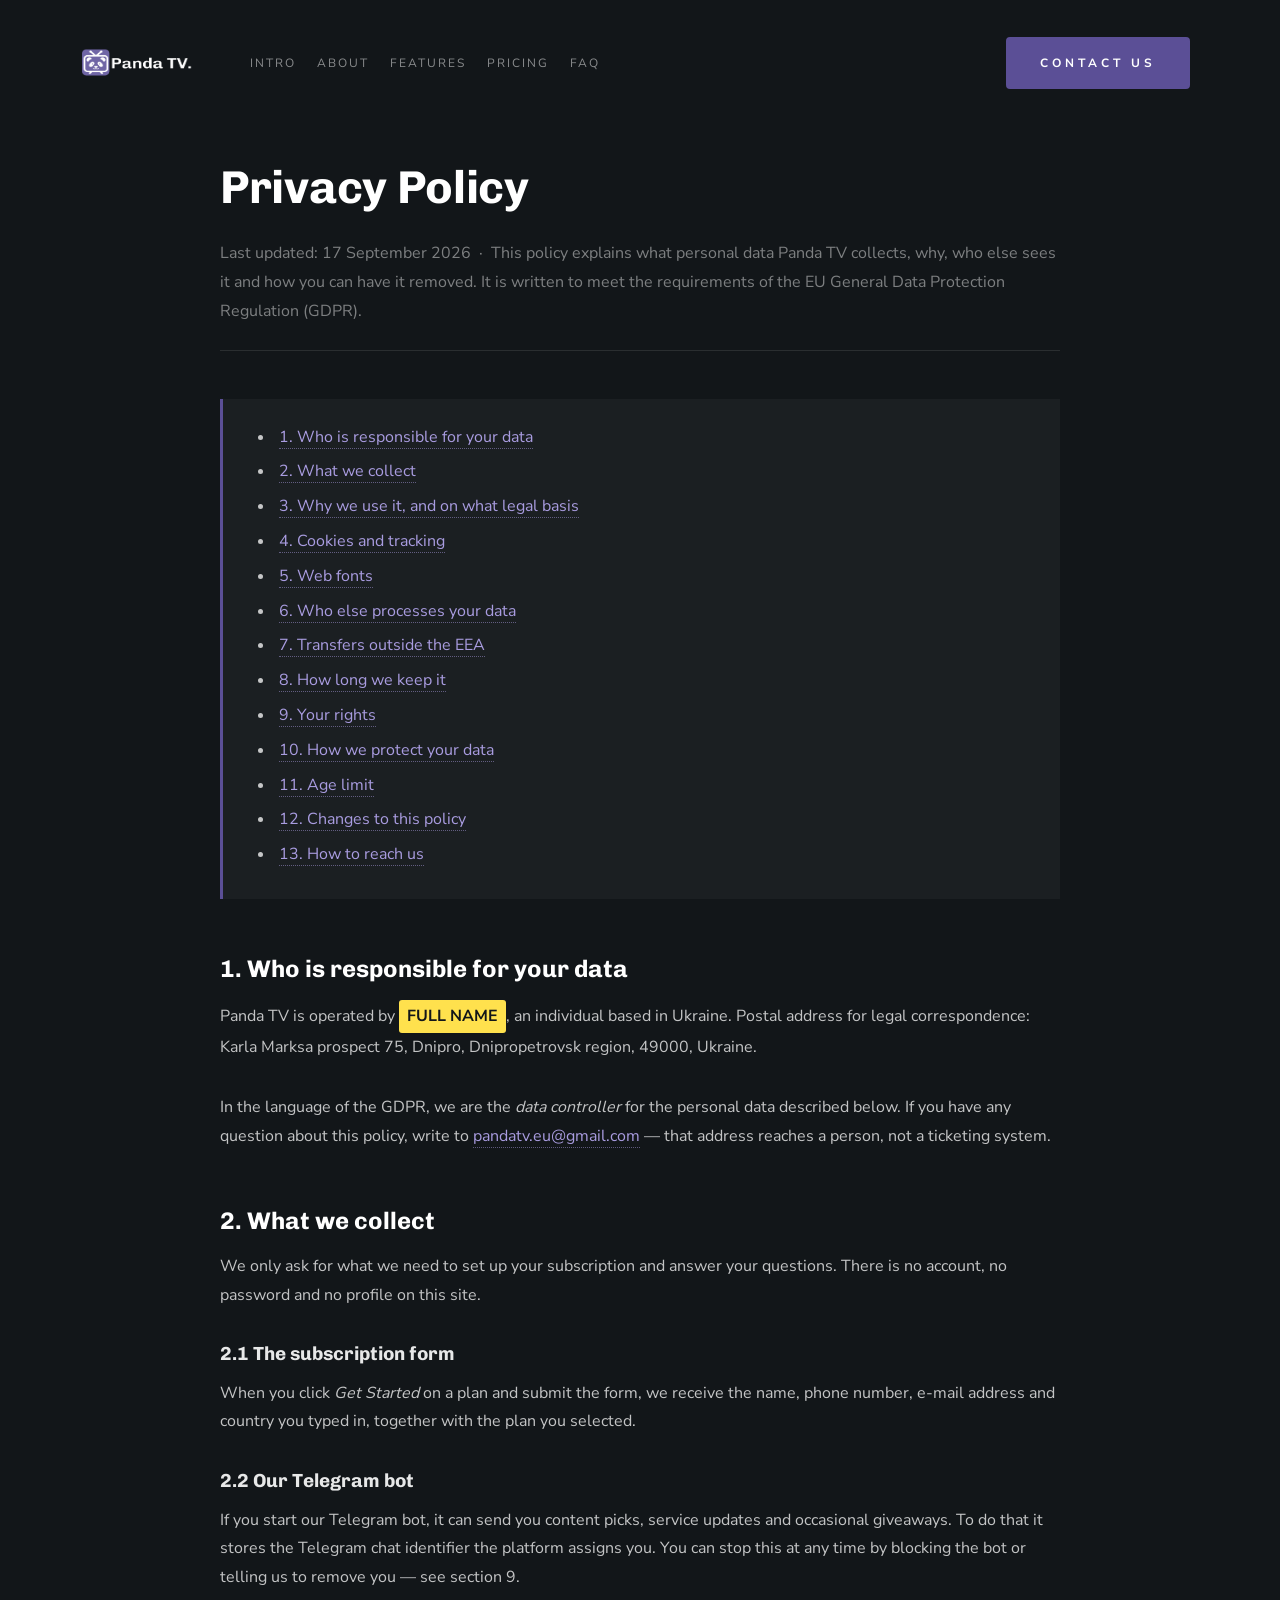
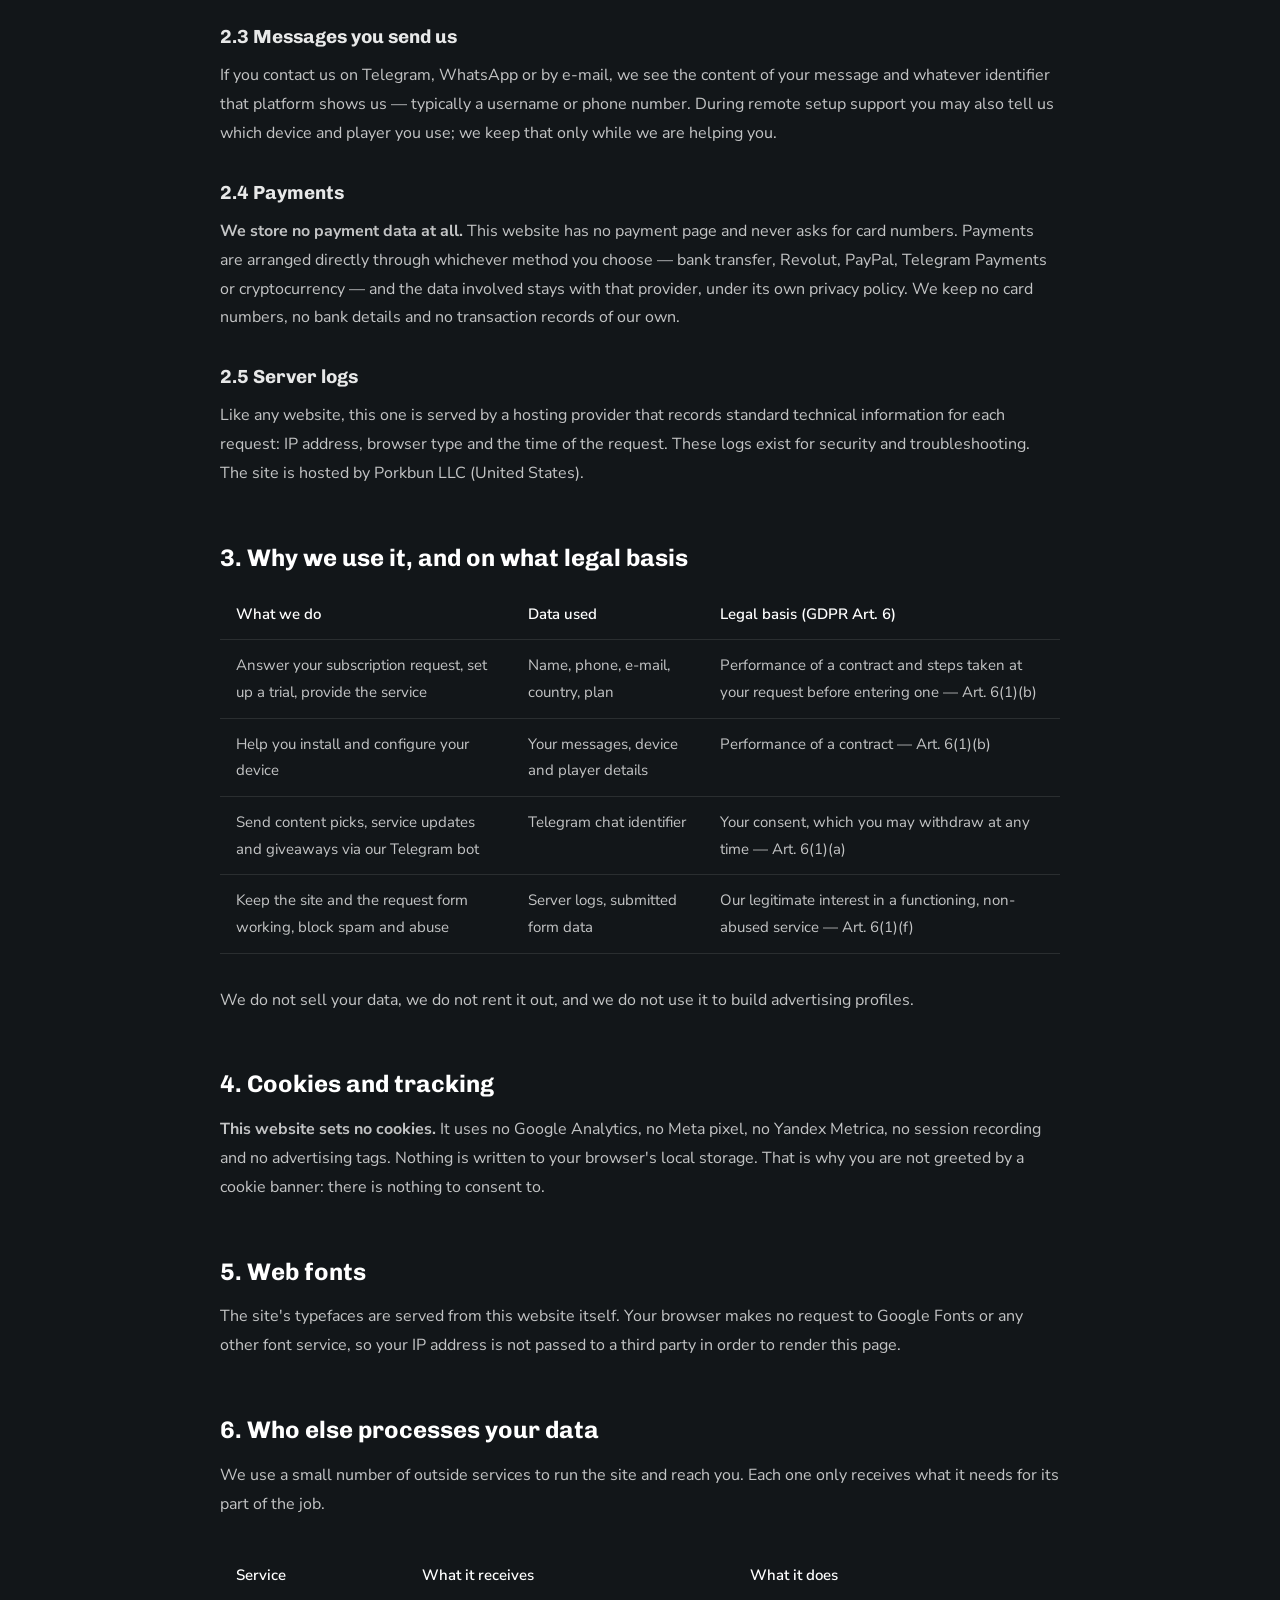
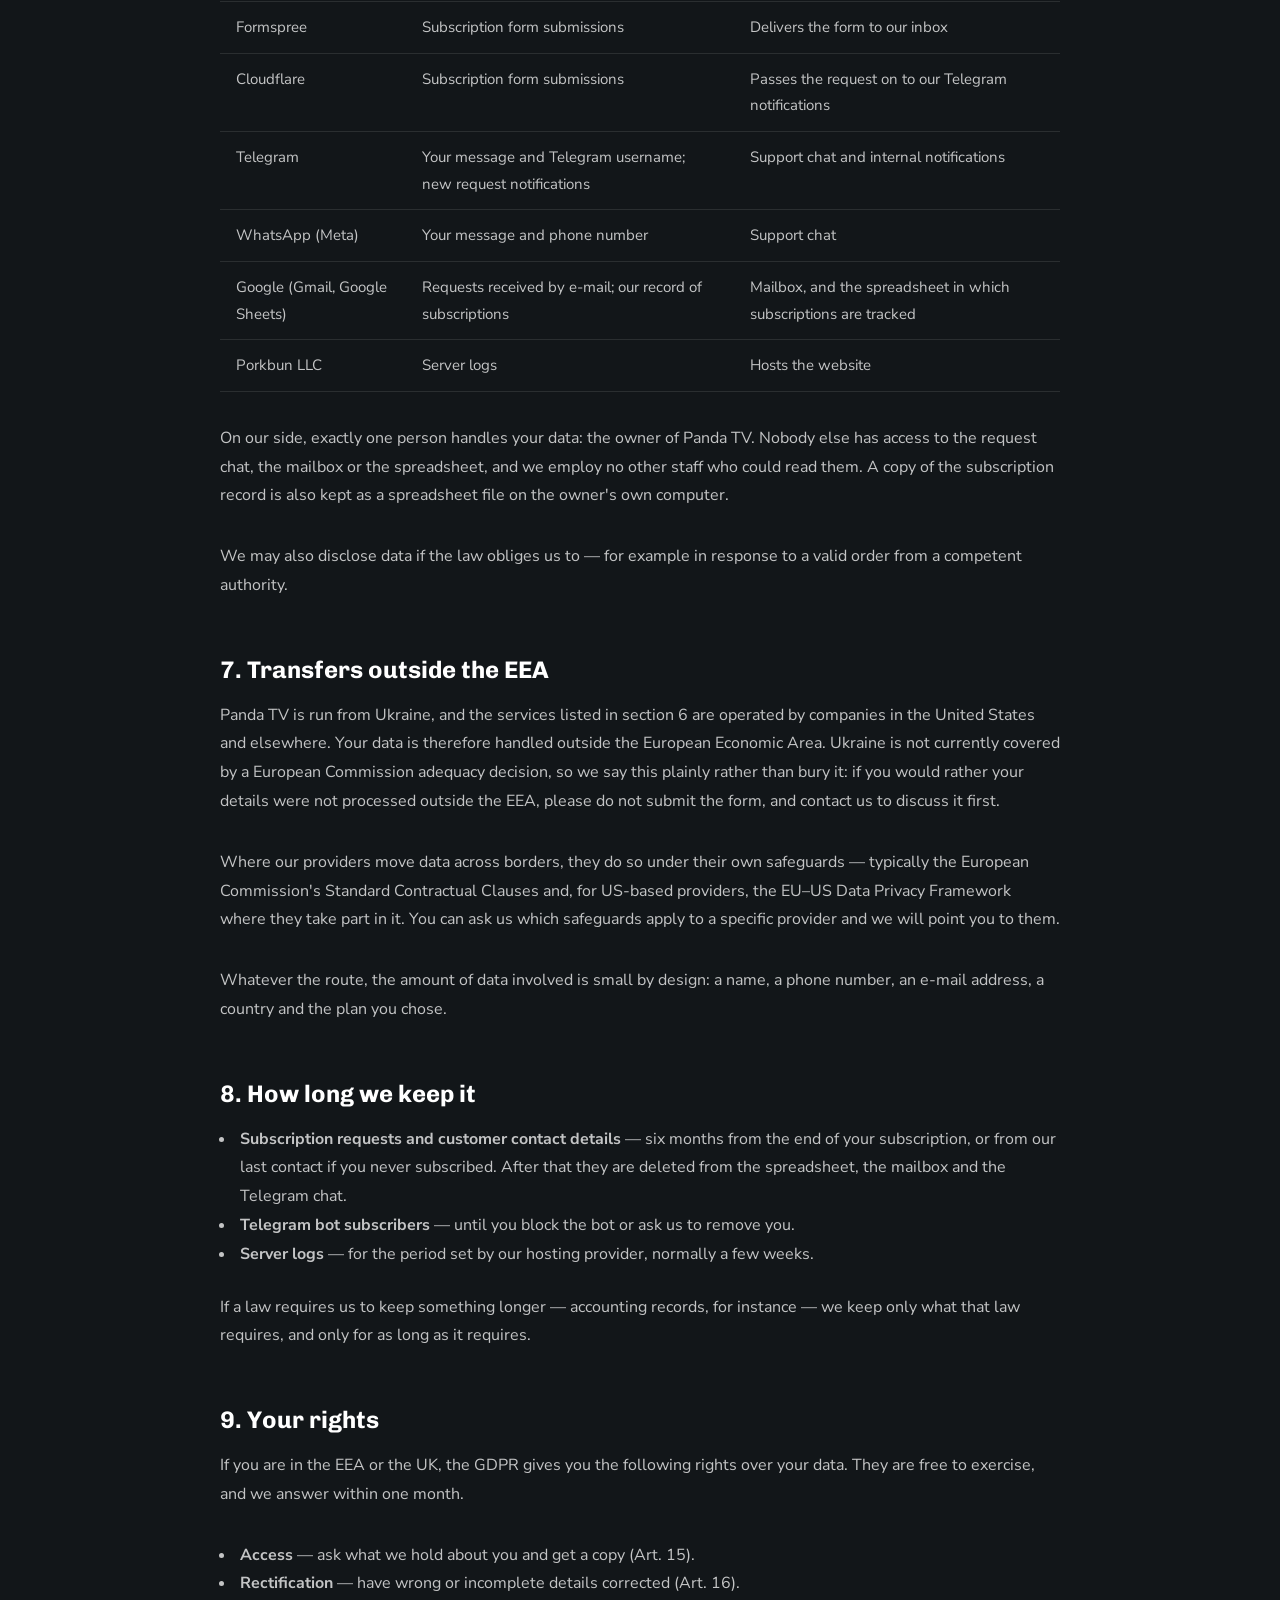
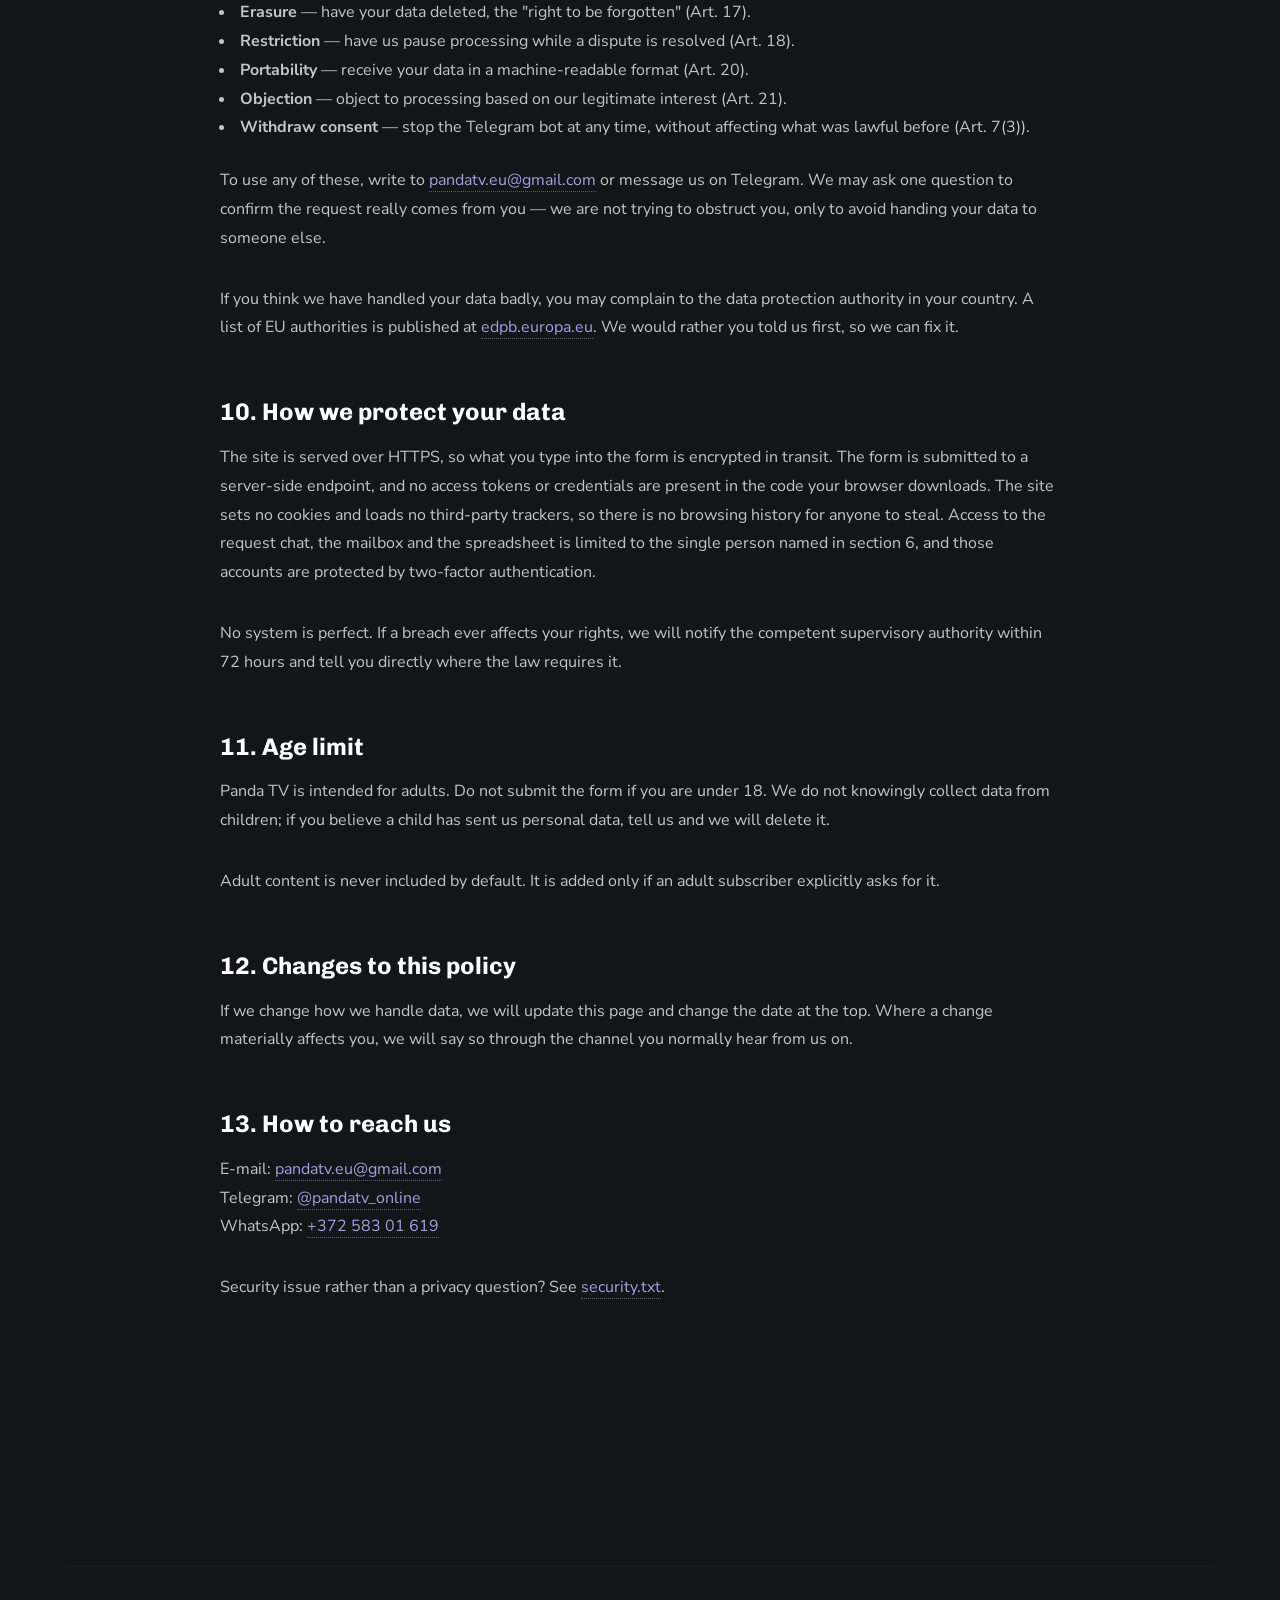
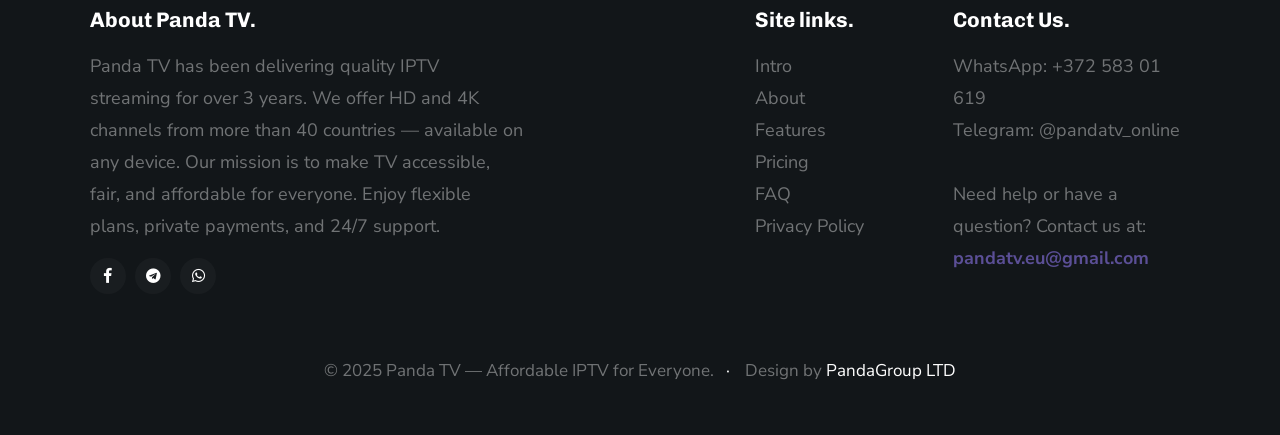
==== commit ccaff13d: "Self-host web fonts, drop unused newsletter form, fill in privacy policy Шрифты ------ css/base.css " ====
--- a/PandaTV/privacy.html
+++ b/PandaTV/privacy.html
@@ -28,6 +28,7 @@
 
     <!-- CSS
     ================================================== -->
+    <link rel="stylesheet" href="css/fonts.css">
     <link rel="stylesheet" href="css/base.css">
     <link rel="stylesheet" href="css/vendor.css">
     <link rel="stylesheet" href="css/main.css">
@@ -202,7 +203,7 @@
                     <h1 class="display-1">Privacy Policy</h1>
 
                     <p class="legal-doc__meta">
-                        Last updated: <span class="fill-me">DATE</span> &nbsp;·&nbsp;
+                        Last updated: 17 September 2026 &nbsp;·&nbsp;
                         This policy explains what personal data Panda TV collects, why, who else
                         sees it and how you can have it removed. It is written to meet the
                         requirements of the EU General Data Protection Regulation (GDPR).
@@ -230,10 +231,9 @@
                     <h2 id="controller">1. Who is responsible for your data</h2>
 
                     <p>
-                        Panda TV is operated by <span class="fill-me">FULL NAME</span>, acting as a
-                        sole trader registered in <span class="fill-me">COUNTRY</span><span class="fill-me">, REGISTRATION NUMBER (if any)</span>.
-                        Postal address for legal correspondence:
-                        <span class="fill-me">ADDRESS</span>.
+                        Panda TV is operated by <span class="fill-me">FULL NAME</span>, an individual
+                        based in Ukraine. Postal address for legal correspondence:
+                        Karla Marksa prospect 75, Dnipro, Dnipropetrovsk region, 49000, Ukraine.
                     </p>
 
                     <p>
@@ -259,11 +259,13 @@
                         together with the plan you selected.
                     </p>
 
-                    <h3>2.2 The newsletter form</h3>
-
-                    <p>
-                        The <em>Sign Up</em> field in the footer collects your e-mail address only,
-                        and only if you submit it.
+                    <h3>2.2 Our Telegram bot</h3>
+
+                    <p>
+                        If you start our Telegram bot, it can send you content picks, service
+                        updates and occasional giveaways. To do that it stores the Telegram chat
+                        identifier the platform assigns you. You can stop this at any time by
+                        blocking the bot or telling us to remove you — see section 9.
                     </p>
 
                     <h3>2.3 Messages you send us</h3>
@@ -278,12 +280,12 @@
                     <h3>2.4 Payments</h3>
 
                     <p>
-                        <span class="fill-me">TO BE CONFIRMED — see the note sent with this draft.</span>
-                        We do not operate a payment page on this website and never ask for card
-                        numbers through it. Payments are arranged directly through the method you
-                        choose (bank transfer, Revolut, PayPal, Telegram Payments or
-                        cryptocurrency), and each of those providers handles your payment data under
-                        its own privacy policy.
+                        <strong>We store no payment data at all.</strong> This website has no payment
+                        page and never asks for card numbers. Payments are arranged directly through
+                        whichever method you choose — bank transfer, Revolut, PayPal, Telegram
+                        Payments or cryptocurrency — and the data involved stays with that provider,
+                        under its own privacy policy. We keep no card numbers, no bank details and no
+                        transaction records of our own.
                     </p>
 
                     <h3>2.5 Server logs</h3>
@@ -293,7 +295,7 @@
                         standard technical information for each request: IP address, browser type
                         and the time of the request. These logs exist for security and
                         troubleshooting.
-                        Our hosting provider is <span class="fill-me">HOSTING PROVIDER</span>.
+                        The site is hosted by Porkbun LLC (United States).
                     </p>
 
 
@@ -319,8 +321,8 @@
                                 <td>Performance of a contract — Art. 6(1)(b)</td>
                             </tr>
                             <tr>
-                                <td>Send the newsletter and content picks</td>
-                                <td>E-mail address, Telegram username</td>
+                                <td>Send content picks, service updates and giveaways via our Telegram bot</td>
+                                <td>Telegram chat identifier</td>
                                 <td>Your consent, which you may withdraw at any time — Art. 6(1)(a)</td>
                             </tr>
                             <tr>
@@ -350,12 +352,9 @@
                     <h2 id="fonts">5. Web fonts</h2>
 
                     <p>
-                        <span class="fill-me">KEEP THIS SECTION ONLY IF THE FONTS ARE NOT SELF-HOSTED.</span>
-                        The site's typefaces are loaded from Google Fonts. To deliver them, your
-                        browser connects to Google's servers, which means your IP address is
-                        transmitted to Google LLC (United States). We do not control and do not
-                        receive that data. Google describes its handling of it in the
-                        <a href="https://policies.google.com/privacy" rel="noopener" target="_blank">Google Privacy Policy</a>.
+                        The site's typefaces are served from this website itself. Your browser makes
+                        no request to Google Fonts or any other font service, so your IP address is
+                        not passed to a third party in order to render this page.
                     </p>
 
 
@@ -381,11 +380,6 @@
                                 <td>Delivers the form to our inbox</td>
                             </tr>
                             <tr>
-                                <td>Getform</td>
-                                <td>Newsletter e-mail addresses</td>
-                                <td>Collects newsletter sign-ups</td>
-                            </tr>
-                            <tr>
                                 <td>Cloudflare</td>
                                 <td>Subscription form submissions</td>
                                 <td>Passes the request on to our Telegram notifications</td>
@@ -402,11 +396,11 @@
                             </tr>
                             <tr>
                                 <td>Google (Gmail, Google Sheets)</td>
-                                <td>Requests received by e-mail; our record of customers</td>
-                                <td>Mailbox and the spreadsheet in which we track subscriptions</td>
-                            </tr>
-                            <tr>
-                                <td><span class="fill-me">HOSTING PROVIDER</span></td>
+                                <td>Requests received by e-mail; our record of subscriptions</td>
+                                <td>Mailbox, and the spreadsheet in which subscriptions are tracked</td>
+                            </tr>
+                            <tr>
+                                <td>Porkbun LLC</td>
                                 <td>Server logs</td>
                                 <td>Hosts the website</td>
                             </tr>
@@ -414,9 +408,10 @@
                     </table>
 
                     <p>
-                        Your data is handled by <span class="fill-me">NUMBER</span> people on our
-                        side: <span class="fill-me">WHO — e.g. the owner and one support representative</span>.
-                        Nobody else has access to the request chat, the mailbox or the spreadsheet.
+                        On our side, exactly one person handles your data: the owner of Panda TV.
+                        Nobody else has access to the request chat, the mailbox or the spreadsheet,
+                        and we employ no other staff who could read them. A copy of the subscription
+                        record is also kept as a spreadsheet file on the owner's own computer.
                     </p>
 
                     <p>
@@ -428,13 +423,26 @@
                     <h2 id="transfers">7. Transfers outside the EEA</h2>
 
                     <p>
-                        Some of the services listed above are operated by companies based outside
-                        the European Economic Area, notably in the United States. Where that is the
-                        case, the transfer relies on the safeguards those providers put in place —
-                        typically the European Commission's Standard Contractual Clauses, and for
-                        US-based providers participation in the EU–US Data Privacy Framework where
-                        applicable. You can ask us for details of the safeguards that apply to a
-                        specific provider.
+                        Panda TV is run from Ukraine, and the services listed in section 6 are
+                        operated by companies in the United States and elsewhere. Your data is
+                        therefore handled outside the European Economic Area. Ukraine is not
+                        currently covered by a European Commission adequacy decision, so we say this
+                        plainly rather than bury it: if you would rather your details were not
+                        processed outside the EEA, please do not submit the form, and contact us to
+                        discuss it first.
+                    </p>
+
+                    <p>
+                        Where our providers move data across borders, they do so under their own
+                        safeguards — typically the European Commission's Standard Contractual
+                        Clauses and, for US-based providers, the EU–US Data Privacy Framework where
+                        they take part in it. You can ask us which safeguards apply to a specific
+                        provider and we will point you to them.
+                    </p>
+
+                    <p>
+                        Whatever the route, the amount of data involved is small by design: a name, a
+                        phone number, an e-mail address, a country and the plan you chose.
                     </p>
 
 
@@ -448,7 +456,7 @@
                             spreadsheet, the mailbox and the Telegram chat.
                         </li>
                         <li>
-                            <strong>Newsletter e-mail addresses</strong> — until you unsubscribe or
+                            <strong>Telegram bot subscribers</strong> — until you block the bot or
                             ask us to remove you.
                         </li>
                         <li>
@@ -478,7 +486,7 @@
                         <li><strong>Restriction</strong> — have us pause processing while a dispute is resolved (Art. 18).</li>
                         <li><strong>Portability</strong> — receive your data in a machine-readable format (Art. 20).</li>
                         <li><strong>Objection</strong> — object to processing based on our legitimate interest (Art. 21).</li>
-                        <li><strong>Withdraw consent</strong> — unsubscribe from the newsletter at any time, without affecting what was lawful before (Art. 7(3)).</li>
+                        <li><strong>Withdraw consent</strong> — stop the Telegram bot at any time, without affecting what was lawful before (Art. 7(3)).</li>
                     </ul>
 
                     <p>
@@ -502,10 +510,12 @@
 
                     <p>
                         The site is served over HTTPS, so what you type into the form is encrypted
-                        in transit. The form is submitted to a server-side endpoint: no access
-                        tokens or credentials are present in the code your browser downloads.
-                        Accounts used to read requests are protected by two-factor authentication,
-                        and access is limited to the people named in section 6.
+                        in transit. The form is submitted to a server-side endpoint, and no access
+                        tokens or credentials are present in the code your browser downloads. The
+                        site sets no cookies and loads no third-party trackers, so there is no
+                        browsing history for anyone to steal. Access to the request chat, the mailbox
+                        and the spreadsheet is limited to the single person named in section 6, and
+                        those accounts are protected by two-factor authentication.
                     </p>
 
                     <p>
--- a/PandaTV/css/fonts.css
+++ b/PandaTV/css/fonts.css
@@ -0,0 +1,220 @@
+/* -------------------------------------------------------------------
+ * Локальные шрифты Nunito Sans и Chivo.
+ *
+ * Раньше грузились через @import с fonts.googleapis.com — при этом IP
+ * каждого посетителя уходил в Google (США). Теперь файлы лежат рядом:
+ * в Google не уходит ничего, и на один внешний запрос меньше.
+ *
+ * Только подмножества latin и latin-ext — сайт англоязычный.
+ * Обновить: перекачать с Google Fonts и заменить файлы в css/fonts/.
+ * ------------------------------------------------------------------- */
+
+/* latin-ext */
+@font-face {
+  font-family: 'Chivo';
+  font-style: italic;
+  font-weight: 700;
+  font-display: swap;
+  src: url(fonts/chivo-700i-latin-ext.woff2) format('woff2');
+  unicode-range: U+0100-02BA, U+02BD-02C5, U+02C7-02CC, U+02CE-02D7, U+02DD-02FF, U+0304, U+0308, U+0329, U+1D00-1DBF, U+1E00-1E9F, U+1EF2-1EFF, U+2020, U+20A0-20AB, U+20AD-20C0, U+2113, U+2C60-2C7F, U+A720-A7FF;
+}
+
+/* latin */
+@font-face {
+  font-family: 'Chivo';
+  font-style: italic;
+  font-weight: 700;
+  font-display: swap;
+  src: url(fonts/chivo-700i-latin.woff2) format('woff2');
+  unicode-range: U+0000-00FF, U+0131, U+0152-0153, U+02BB-02BC, U+02C6, U+02DA, U+02DC, U+0304, U+0308, U+0329, U+2000-206F, U+20AC, U+2122, U+2191, U+2193, U+2212, U+2215, U+FEFF, U+FFFD;
+}
+
+/* latin-ext */
+@font-face {
+  font-family: 'Chivo';
+  font-style: normal;
+  font-weight: 300;
+  font-display: swap;
+  src: url(fonts/chivo-300-latin-ext.woff2) format('woff2');
+  unicode-range: U+0100-02BA, U+02BD-02C5, U+02C7-02CC, U+02CE-02D7, U+02DD-02FF, U+0304, U+0308, U+0329, U+1D00-1DBF, U+1E00-1E9F, U+1EF2-1EFF, U+2020, U+20A0-20AB, U+20AD-20C0, U+2113, U+2C60-2C7F, U+A720-A7FF;
+}
+
+/* latin */
+@font-face {
+  font-family: 'Chivo';
+  font-style: normal;
+  font-weight: 300;
+  font-display: swap;
+  src: url(fonts/chivo-300-latin.woff2) format('woff2');
+  unicode-range: U+0000-00FF, U+0131, U+0152-0153, U+02BB-02BC, U+02C6, U+02DA, U+02DC, U+0304, U+0308, U+0329, U+2000-206F, U+20AC, U+2122, U+2191, U+2193, U+2212, U+2215, U+FEFF, U+FFFD;
+}
+
+/* latin-ext */
+@font-face {
+  font-family: 'Chivo';
+  font-style: normal;
+  font-weight: 400;
+  font-display: swap;
+  src: url(fonts/chivo-400-latin-ext.woff2) format('woff2');
+  unicode-range: U+0100-02BA, U+02BD-02C5, U+02C7-02CC, U+02CE-02D7, U+02DD-02FF, U+0304, U+0308, U+0329, U+1D00-1DBF, U+1E00-1E9F, U+1EF2-1EFF, U+2020, U+20A0-20AB, U+20AD-20C0, U+2113, U+2C60-2C7F, U+A720-A7FF;
+}
+
+/* latin */
+@font-face {
+  font-family: 'Chivo';
+  font-style: normal;
+  font-weight: 400;
+  font-display: swap;
+  src: url(fonts/chivo-400-latin.woff2) format('woff2');
+  unicode-range: U+0000-00FF, U+0131, U+0152-0153, U+02BB-02BC, U+02C6, U+02DA, U+02DC, U+0304, U+0308, U+0329, U+2000-206F, U+20AC, U+2122, U+2191, U+2193, U+2212, U+2215, U+FEFF, U+FFFD;
+}
+
+/* latin-ext */
+@font-face {
+  font-family: 'Chivo';
+  font-style: normal;
+  font-weight: 700;
+  font-display: swap;
+  src: url(fonts/chivo-700-latin-ext.woff2) format('woff2');
+  unicode-range: U+0100-02BA, U+02BD-02C5, U+02C7-02CC, U+02CE-02D7, U+02DD-02FF, U+0304, U+0308, U+0329, U+1D00-1DBF, U+1E00-1E9F, U+1EF2-1EFF, U+2020, U+20A0-20AB, U+20AD-20C0, U+2113, U+2C60-2C7F, U+A720-A7FF;
+}
+
+/* latin */
+@font-face {
+  font-family: 'Chivo';
+  font-style: normal;
+  font-weight: 700;
+  font-display: swap;
+  src: url(fonts/chivo-700-latin.woff2) format('woff2');
+  unicode-range: U+0000-00FF, U+0131, U+0152-0153, U+02BB-02BC, U+02C6, U+02DA, U+02DC, U+0304, U+0308, U+0329, U+2000-206F, U+20AC, U+2122, U+2191, U+2193, U+2212, U+2215, U+FEFF, U+FFFD;
+}
+
+/* latin-ext */
+@font-face {
+  font-family: 'Chivo';
+  font-style: normal;
+  font-weight: 900;
+  font-display: swap;
+  src: url(fonts/chivo-900-latin-ext.woff2) format('woff2');
+  unicode-range: U+0100-02BA, U+02BD-02C5, U+02C7-02CC, U+02CE-02D7, U+02DD-02FF, U+0304, U+0308, U+0329, U+1D00-1DBF, U+1E00-1E9F, U+1EF2-1EFF, U+2020, U+20A0-20AB, U+20AD-20C0, U+2113, U+2C60-2C7F, U+A720-A7FF;
+}
+
+/* latin */
+@font-face {
+  font-family: 'Chivo';
+  font-style: normal;
+  font-weight: 900;
+  font-display: swap;
+  src: url(fonts/chivo-900-latin.woff2) format('woff2');
+  unicode-range: U+0000-00FF, U+0131, U+0152-0153, U+02BB-02BC, U+02C6, U+02DA, U+02DC, U+0304, U+0308, U+0329, U+2000-206F, U+20AC, U+2122, U+2191, U+2193, U+2212, U+2215, U+FEFF, U+FFFD;
+}
+
+/* latin-ext */
+@font-face {
+  font-family: 'Nunito Sans';
+  font-style: normal;
+  font-weight: 300;
+  font-stretch: 100%;
+  font-display: swap;
+  src: url(fonts/nunitosans-300-latin-ext.woff2) format('woff2');
+  unicode-range: U+0100-02BA, U+02BD-02C5, U+02C7-02CC, U+02CE-02D7, U+02DD-02FF, U+0304, U+0308, U+0329, U+1D00-1DBF, U+1E00-1E9F, U+1EF2-1EFF, U+2020, U+20A0-20AB, U+20AD-20C0, U+2113, U+2C60-2C7F, U+A720-A7FF;
+}
+
+/* latin */
+@font-face {
+  font-family: 'Nunito Sans';
+  font-style: normal;
+  font-weight: 300;
+  font-stretch: 100%;
+  font-display: swap;
+  src: url(fonts/nunitosans-300-latin.woff2) format('woff2');
+  unicode-range: U+0000-00FF, U+0131, U+0152-0153, U+02BB-02BC, U+02C6, U+02DA, U+02DC, U+0304, U+0308, U+0329, U+2000-206F, U+20AC, U+2122, U+2191, U+2193, U+2212, U+2215, U+FEFF, U+FFFD;
+}
+
+/* latin-ext */
+@font-face {
+  font-family: 'Nunito Sans';
+  font-style: normal;
+  font-weight: 400;
+  font-stretch: 100%;
+  font-display: swap;
+  src: url(fonts/nunitosans-400-latin-ext.woff2) format('woff2');
+  unicode-range: U+0100-02BA, U+02BD-02C5, U+02C7-02CC, U+02CE-02D7, U+02DD-02FF, U+0304, U+0308, U+0329, U+1D00-1DBF, U+1E00-1E9F, U+1EF2-1EFF, U+2020, U+20A0-20AB, U+20AD-20C0, U+2113, U+2C60-2C7F, U+A720-A7FF;
+}
+
+/* latin */
+@font-face {
+  font-family: 'Nunito Sans';
+  font-style: normal;
+  font-weight: 400;
+  font-stretch: 100%;
+  font-display: swap;
+  src: url(fonts/nunitosans-400-latin.woff2) format('woff2');
+  unicode-range: U+0000-00FF, U+0131, U+0152-0153, U+02BB-02BC, U+02C6, U+02DA, U+02DC, U+0304, U+0308, U+0329, U+2000-206F, U+20AC, U+2122, U+2191, U+2193, U+2212, U+2215, U+FEFF, U+FFFD;
+}
+
+/* latin-ext */
+@font-face {
+  font-family: 'Nunito Sans';
+  font-style: normal;
+  font-weight: 500;
+  font-stretch: 100%;
+  font-display: swap;
+  src: url(fonts/nunitosans-500-latin-ext.woff2) format('woff2');
+  unicode-range: U+0100-02BA, U+02BD-02C5, U+02C7-02CC, U+02CE-02D7, U+02DD-02FF, U+0304, U+0308, U+0329, U+1D00-1DBF, U+1E00-1E9F, U+1EF2-1EFF, U+2020, U+20A0-20AB, U+20AD-20C0, U+2113, U+2C60-2C7F, U+A720-A7FF;
+}
+
+/* latin */
+@font-face {
+  font-family: 'Nunito Sans';
+  font-style: normal;
+  font-weight: 500;
+  font-stretch: 100%;
+  font-display: swap;
+  src: url(fonts/nunitosans-500-latin.woff2) format('woff2');
+  unicode-range: U+0000-00FF, U+0131, U+0152-0153, U+02BB-02BC, U+02C6, U+02DA, U+02DC, U+0304, U+0308, U+0329, U+2000-206F, U+20AC, U+2122, U+2191, U+2193, U+2212, U+2215, U+FEFF, U+FFFD;
+}
+
+/* latin-ext */
+@font-face {
+  font-family: 'Nunito Sans';
+  font-style: normal;
+  font-weight: 600;
+  font-stretch: 100%;
+  font-display: swap;
+  src: url(fonts/nunitosans-600-latin-ext.woff2) format('woff2');
+  unicode-range: U+0100-02BA, U+02BD-02C5, U+02C7-02CC, U+02CE-02D7, U+02DD-02FF, U+0304, U+0308, U+0329, U+1D00-1DBF, U+1E00-1E9F, U+1EF2-1EFF, U+2020, U+20A0-20AB, U+20AD-20C0, U+2113, U+2C60-2C7F, U+A720-A7FF;
+}
+
+/* latin */
+@font-face {
+  font-family: 'Nunito Sans';
+  font-style: normal;
+  font-weight: 600;
+  font-stretch: 100%;
+  font-display: swap;
+  src: url(fonts/nunitosans-600-latin.woff2) format('woff2');
+  unicode-range: U+0000-00FF, U+0131, U+0152-0153, U+02BB-02BC, U+02C6, U+02DA, U+02DC, U+0304, U+0308, U+0329, U+2000-206F, U+20AC, U+2122, U+2191, U+2193, U+2212, U+2215, U+FEFF, U+FFFD;
+}
+
+/* latin-ext */
+@font-face {
+  font-family: 'Nunito Sans';
+  font-style: normal;
+  font-weight: 700;
+  font-stretch: 100%;
+  font-display: swap;
+  src: url(fonts/nunitosans-700-latin-ext.woff2) format('woff2');
+  unicode-range: U+0100-02BA, U+02BD-02C5, U+02C7-02CC, U+02CE-02D7, U+02DD-02FF, U+0304, U+0308, U+0329, U+1D00-1DBF, U+1E00-1E9F, U+1EF2-1EFF, U+2020, U+20A0-20AB, U+20AD-20C0, U+2113, U+2C60-2C7F, U+A720-A7FF;
+}
+
+/* latin */
+@font-face {
+  font-family: 'Nunito Sans';
+  font-style: normal;
+  font-weight: 700;
+  font-stretch: 100%;
+  font-display: swap;
+  src: url(fonts/nunitosans-700-latin.woff2) format('woff2');
+  unicode-range: U+0000-00FF, U+0131, U+0152-0153, U+02BB-02BC, U+02C6, U+02DA, U+02DC, U+0304, U+0308, U+0329, U+2000-206F, U+20AC, U+2122, U+2191, U+2193, U+2212, U+2215, U+FEFF, U+FFFD;
+}
--- a/PandaTV/css/base.css
+++ b/PandaTV/css/base.css
@@ -31,7 +31,7 @@
  * # imports 
  *
  * ------------------------------------------------------------------- */
-@import url("https://fonts.googleapis.com/css?family=Nunito+Sans:300,400,500,600,700|Chivo:300,400,700,700i,900");
+/* Шрифты подключены локально через <link href="css/fonts.css"> в HTML. */
 @import url("font-awesome/css/fontawesome-all.css");
 @import url("micons/micons.css");
 
--- a/PandaTV/css/main.css
+++ b/PandaTV/css/main.css
@@ -3803,7 +3803,8 @@
  *
  * ------------------------------------------------------------------- */
 .s-footer {
-  padding-top: 18.4rem;
+  /* Было 18.4rem под блок подписки — форму убрали, отступ сократили. */
+  padding-top: 9.6rem;
   padding-bottom: 4.8rem;
   color: rgba(255, 255, 255, 0.4);
   position: relative;
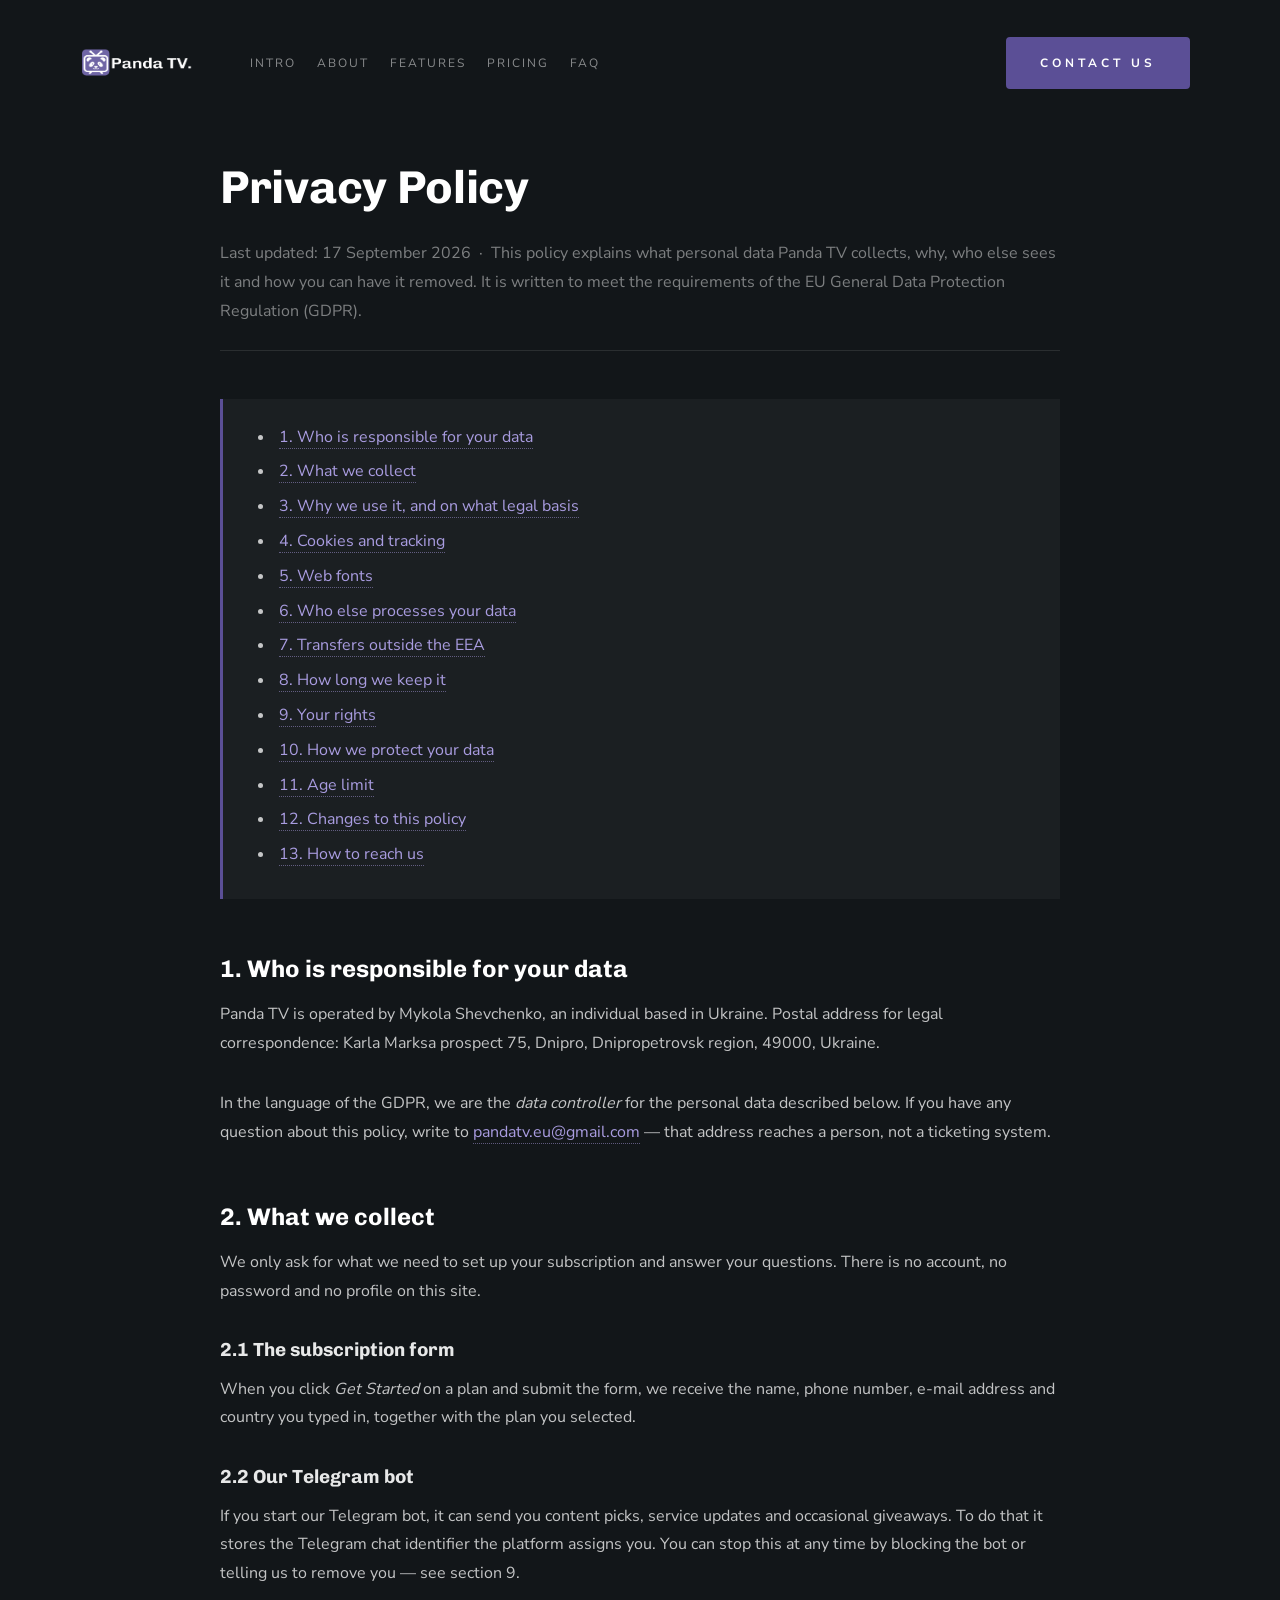
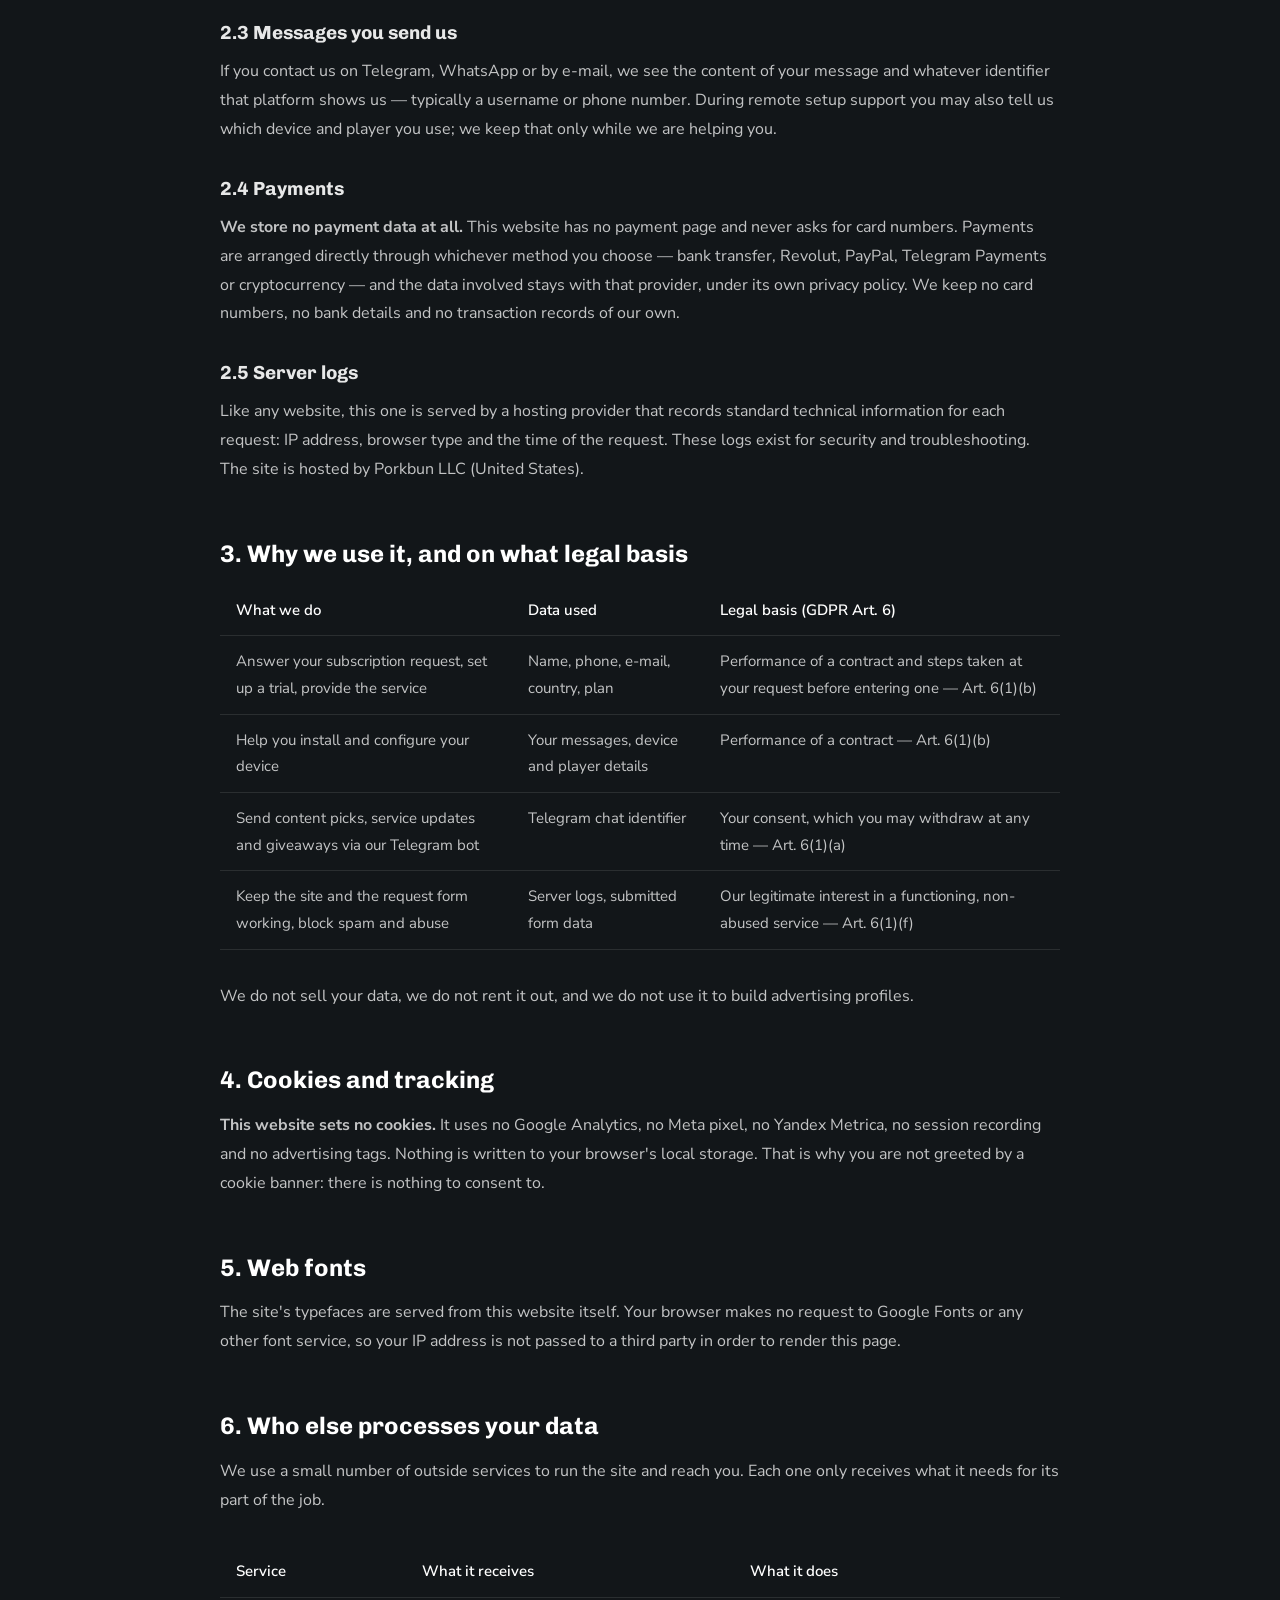
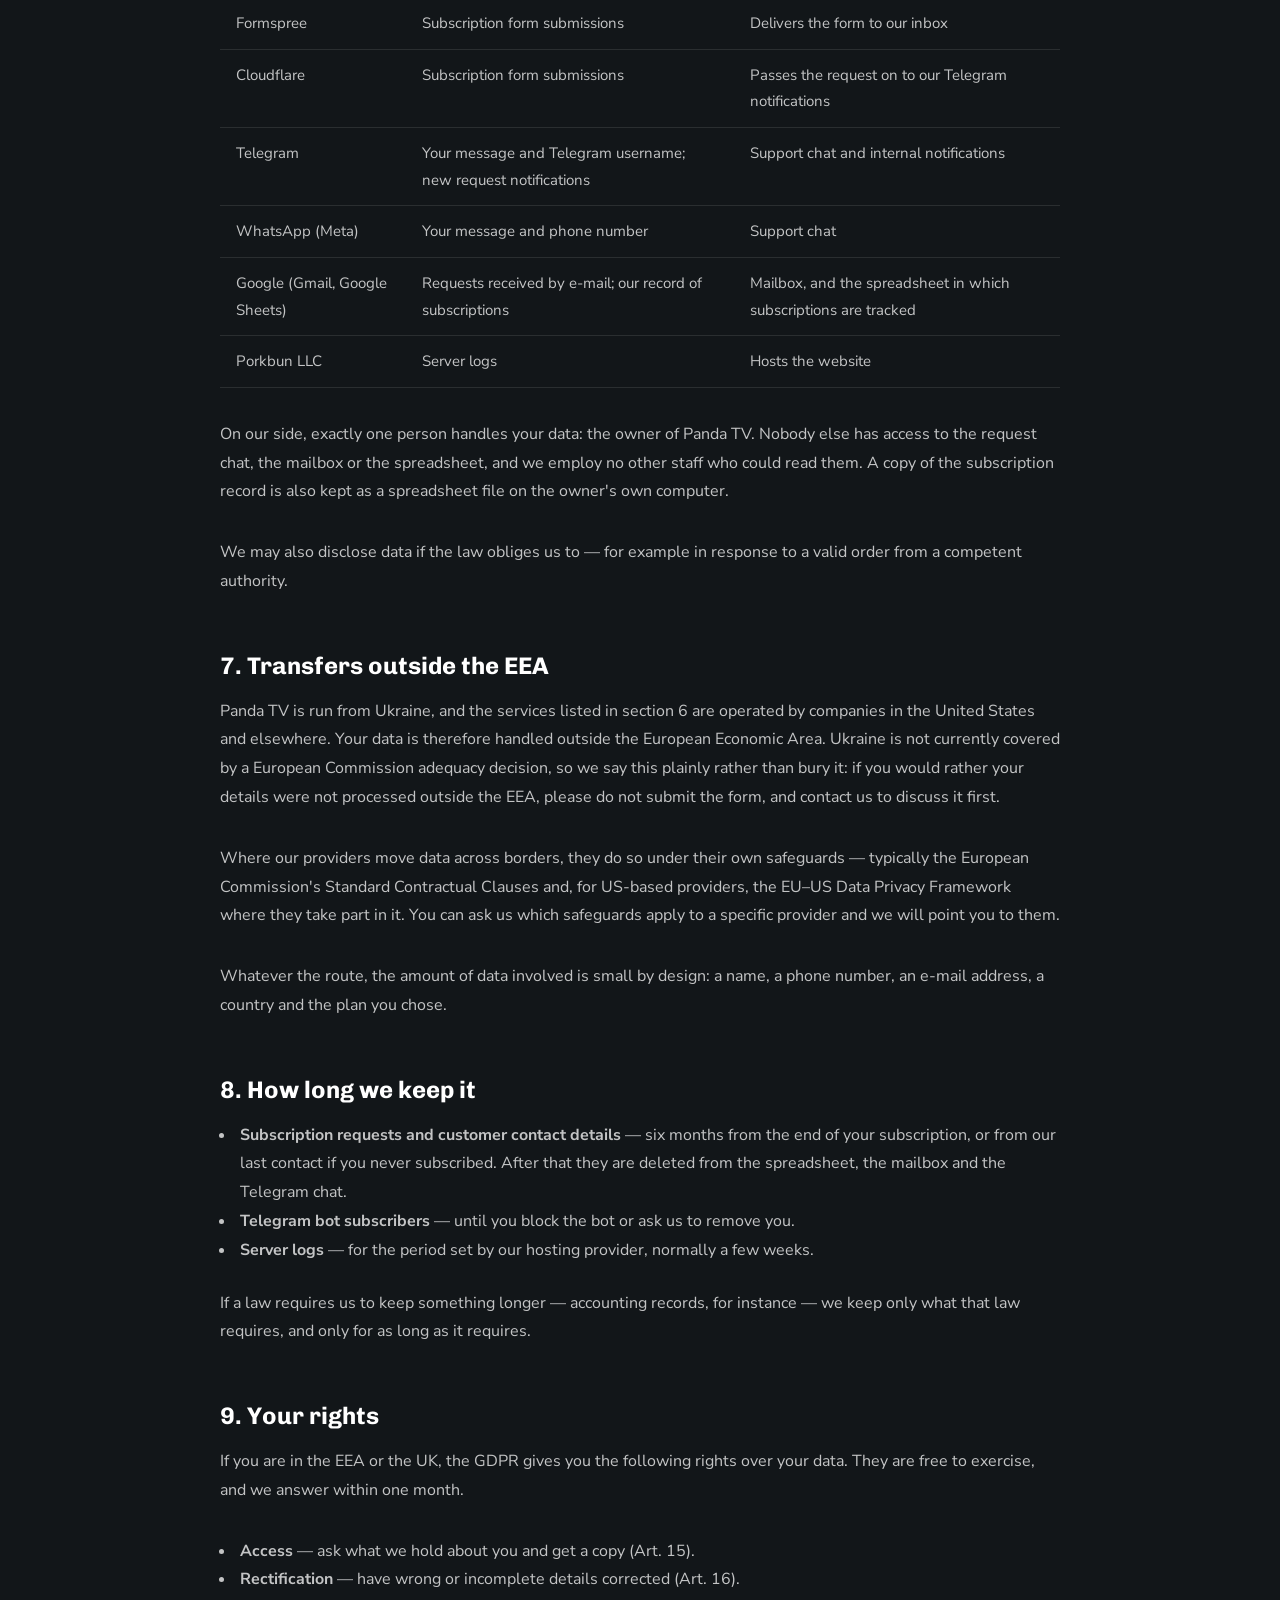
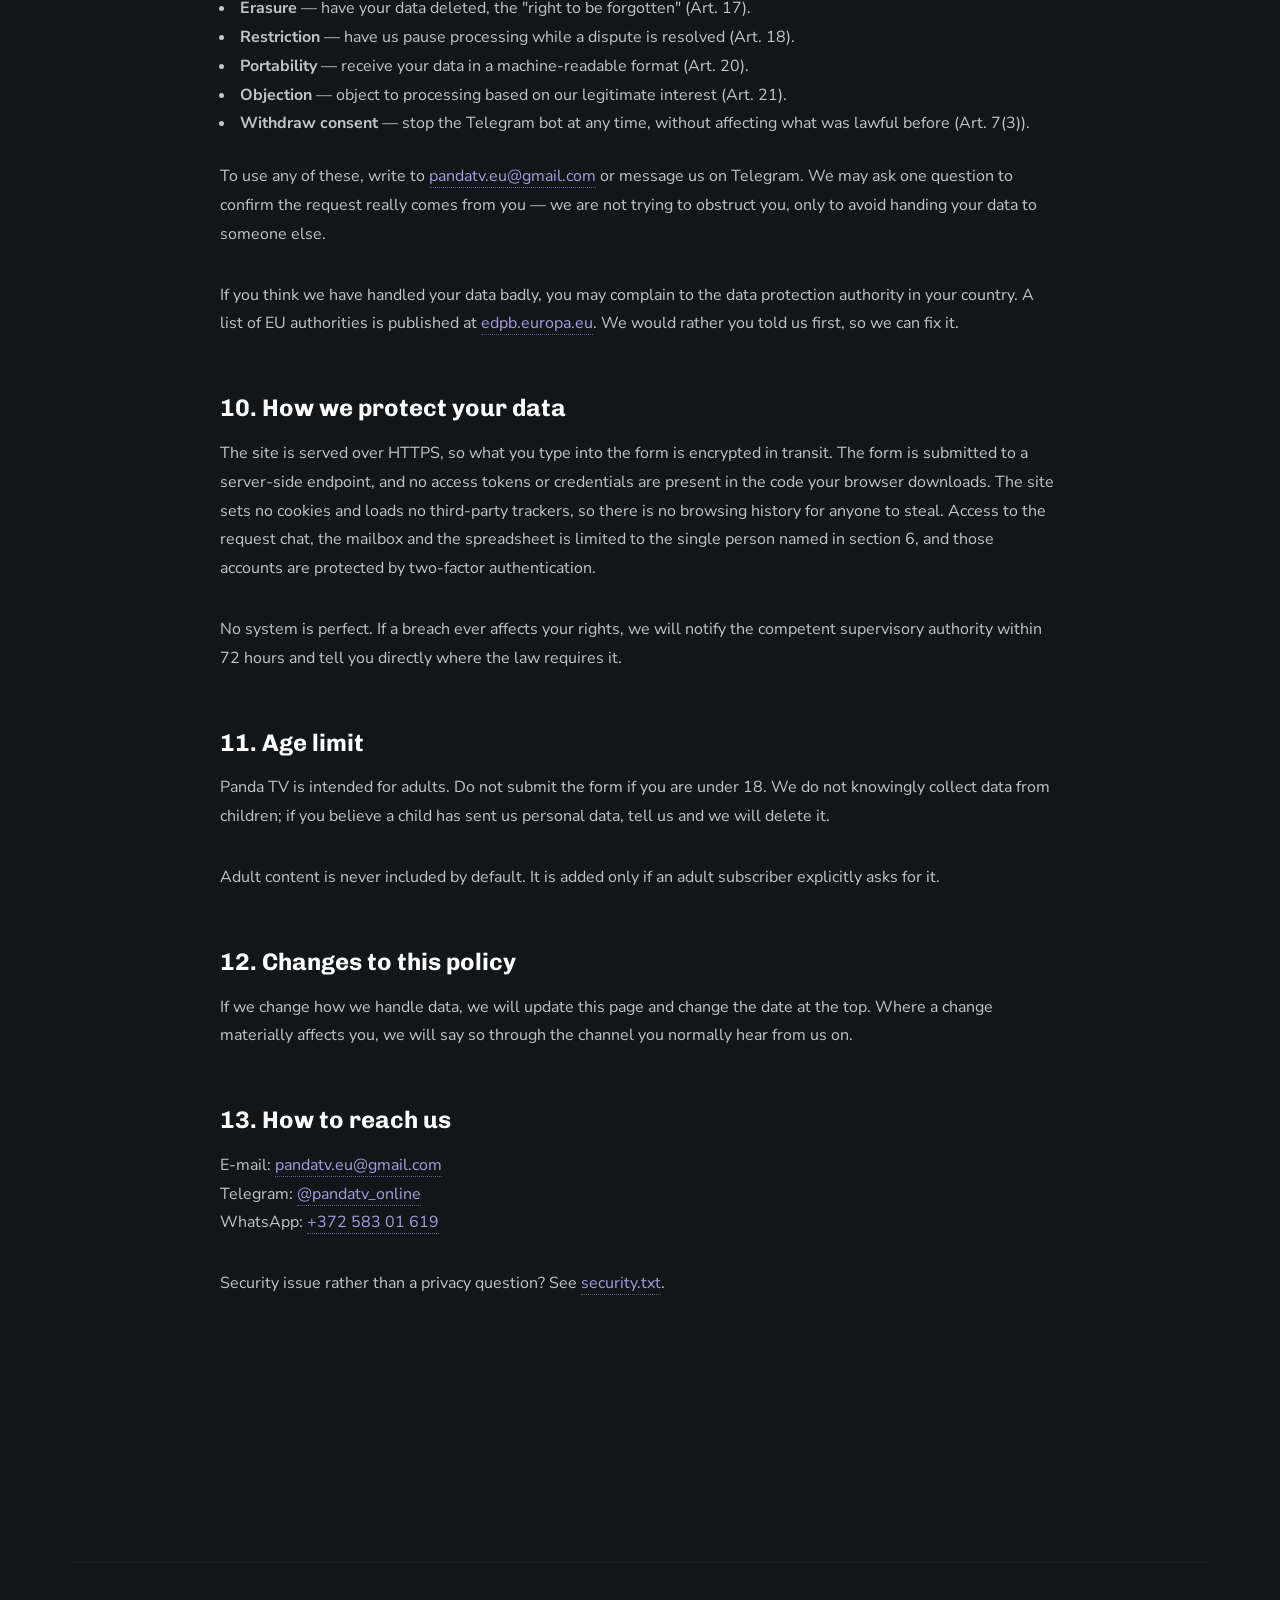
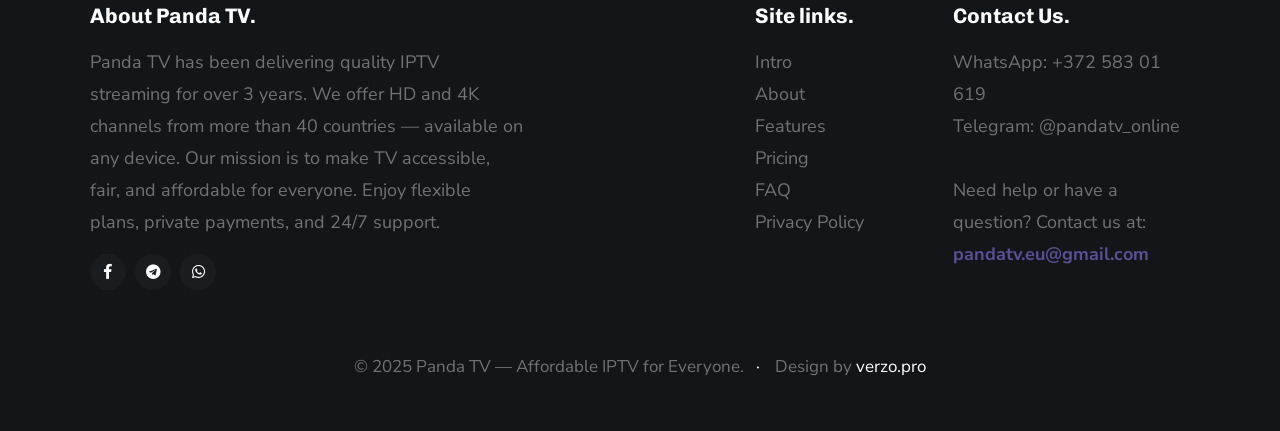
==== commit 23b3e06e: "Replace PandaGroup LTD credit with verzo.pro, name the data controller Юрлица PandaGroup LTD у проек" ====
--- a/PandaTV/privacy.html
+++ b/PandaTV/privacy.html
@@ -231,7 +231,7 @@
                     <h2 id="controller">1. Who is responsible for your data</h2>
 
                     <p>
-                        Panda TV is operated by <span class="fill-me">FULL NAME</span>, an individual
+                        Panda TV is operated by Mykola Shevchenko, an individual
                         based in Ukraine. Postal address for legal correspondence:
                         Karla Marksa prospect 75, Dnipro, Dnipropetrovsk region, 49000, Ukraine.
                     </p>
@@ -626,7 +626,7 @@
 
             <div class="col-full ss-copyright">
                 <span>&copy; 2025 Panda TV — Affordable IPTV for Everyone.</span>
-                <span>Design by <a href="">PandaGroup LTD</a></span>
+                <span>Design by <a href="https://verzo.pro" rel="noopener" target="_blank">verzo.pro</a></span>
             </div>
 
         </div> <!-- end footer__bottom -->
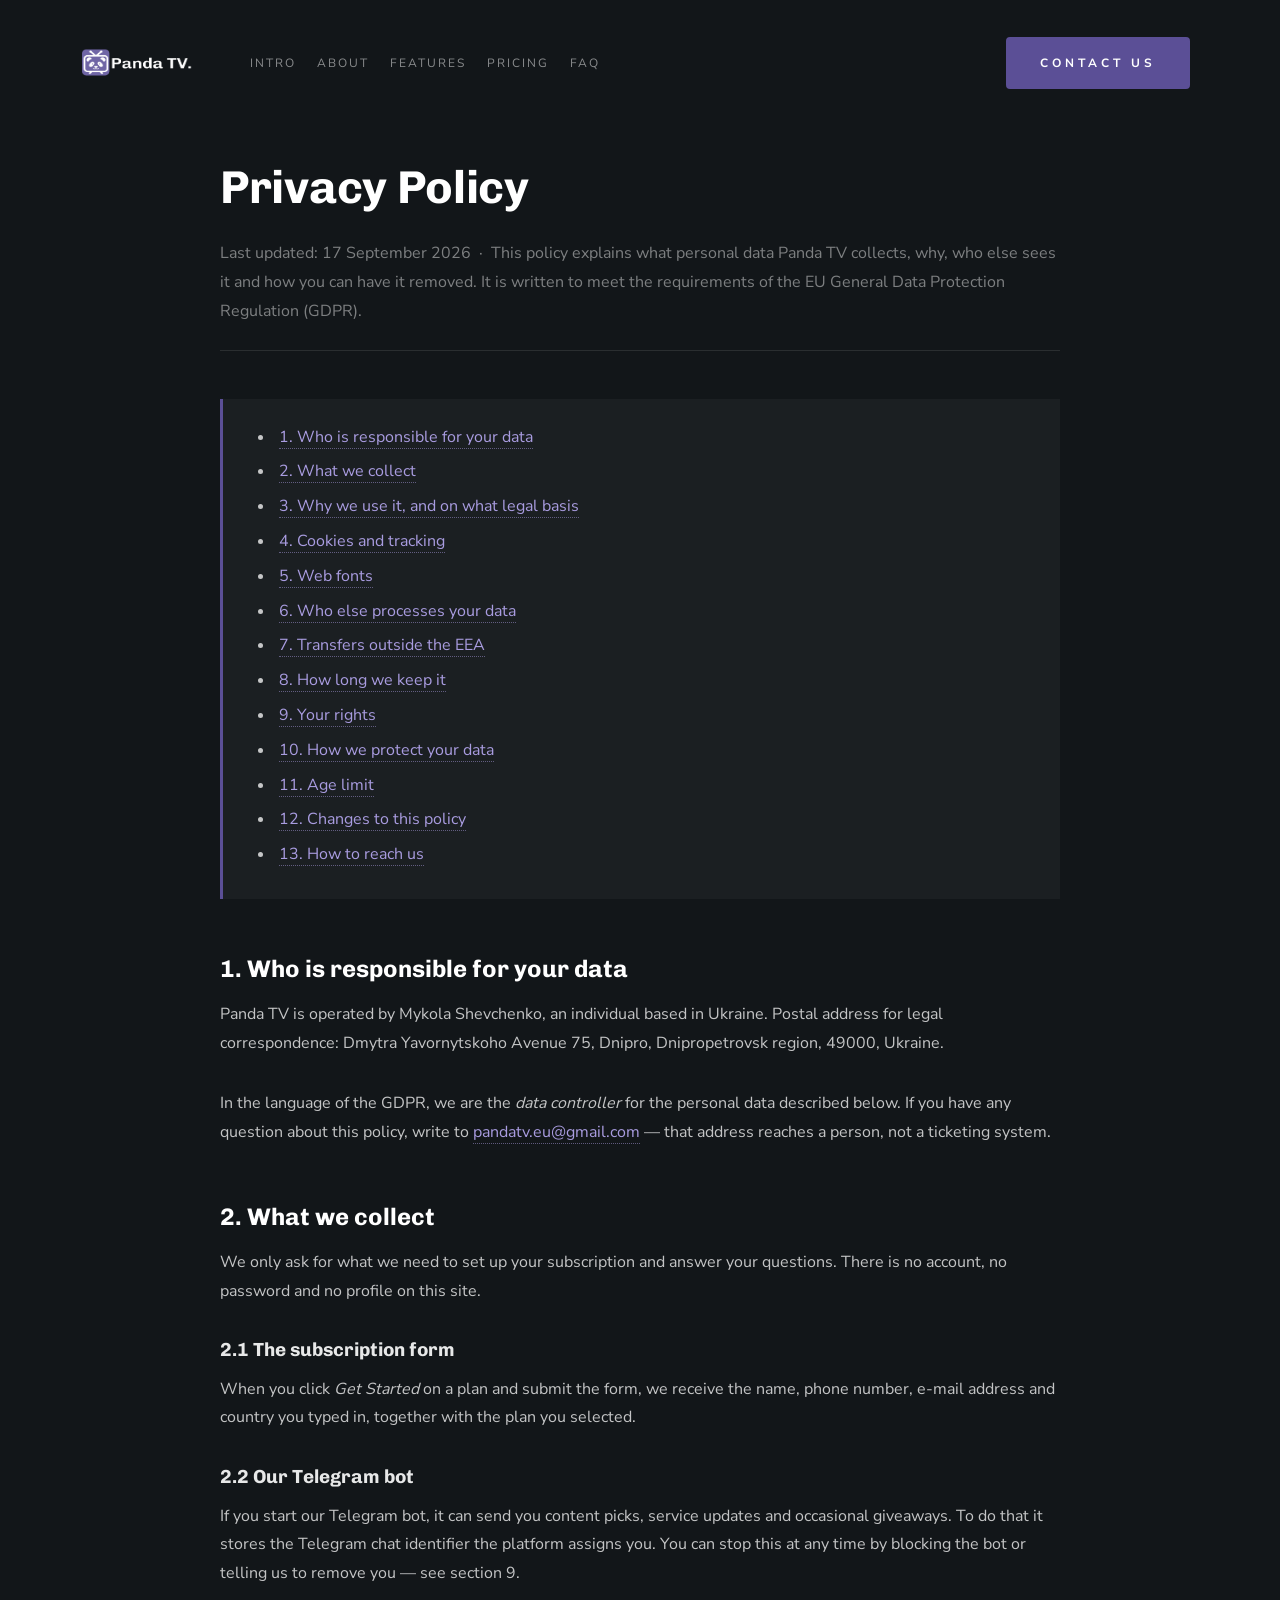
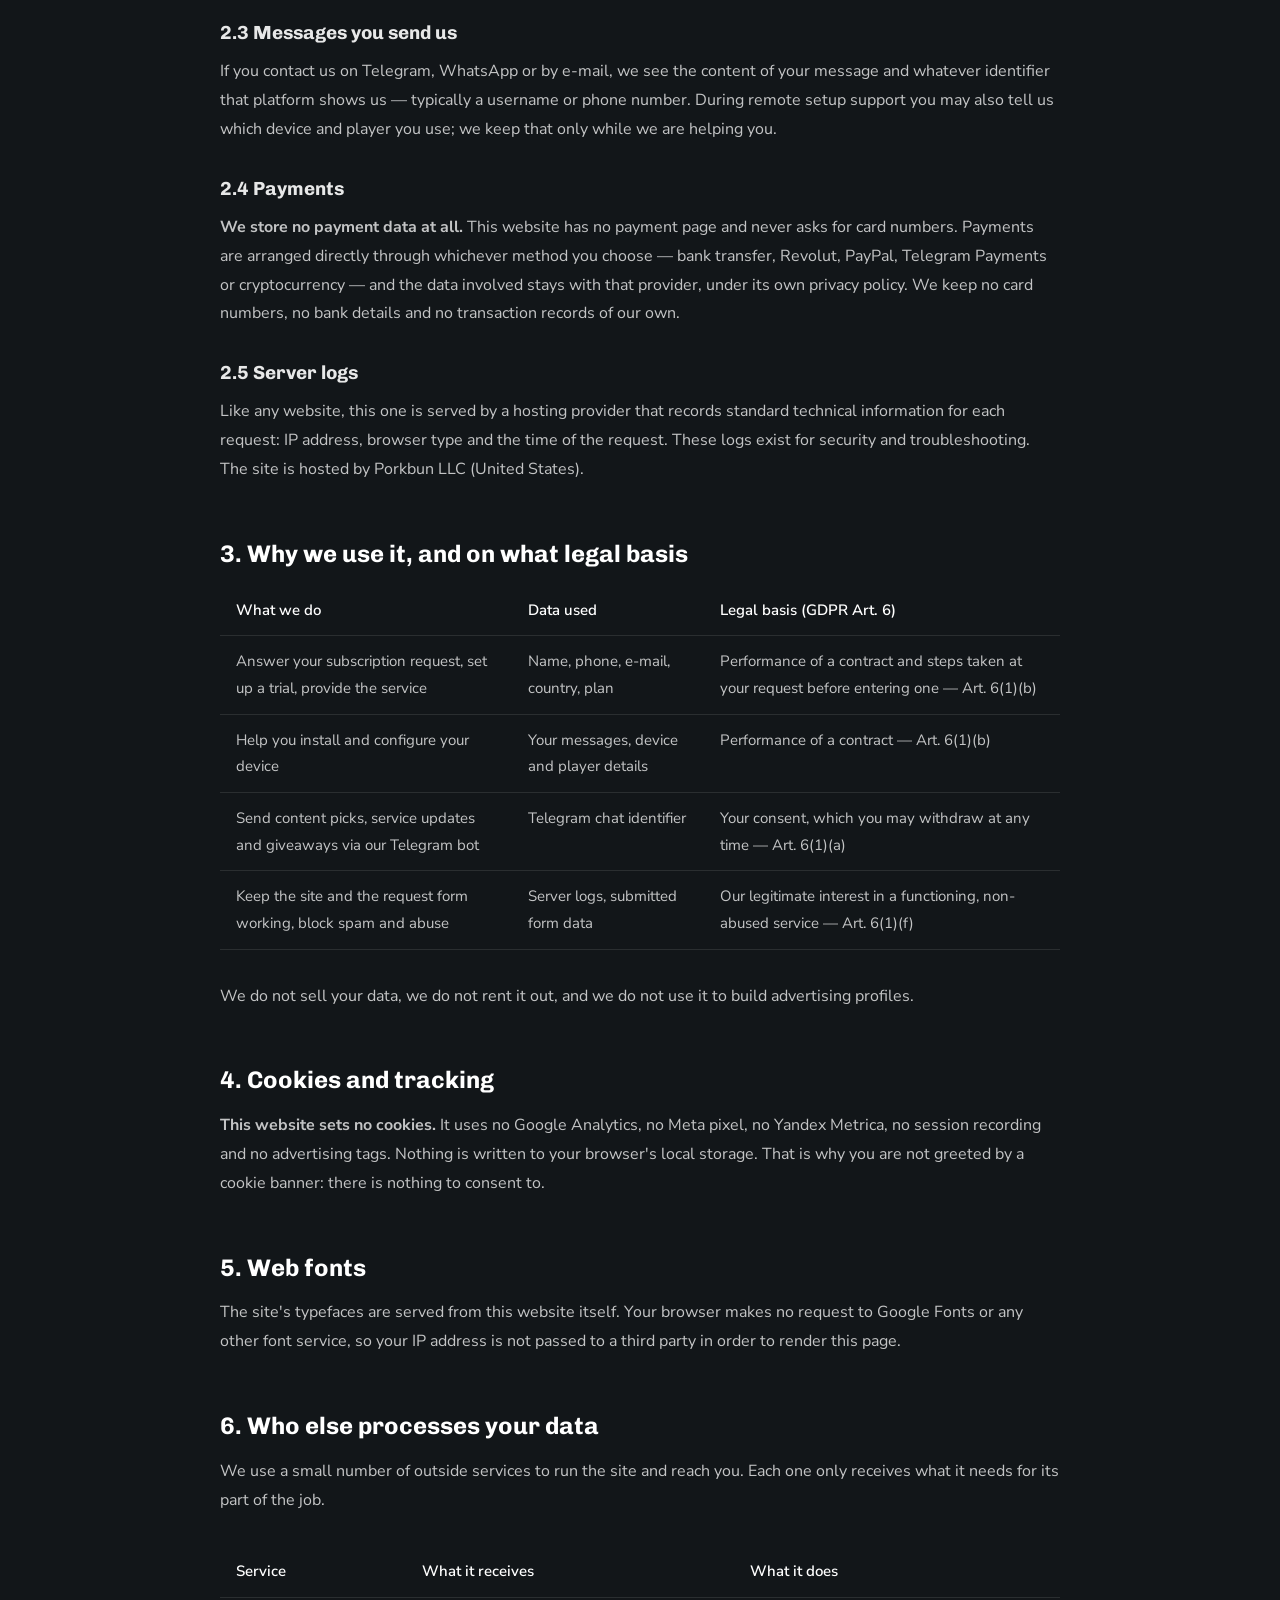
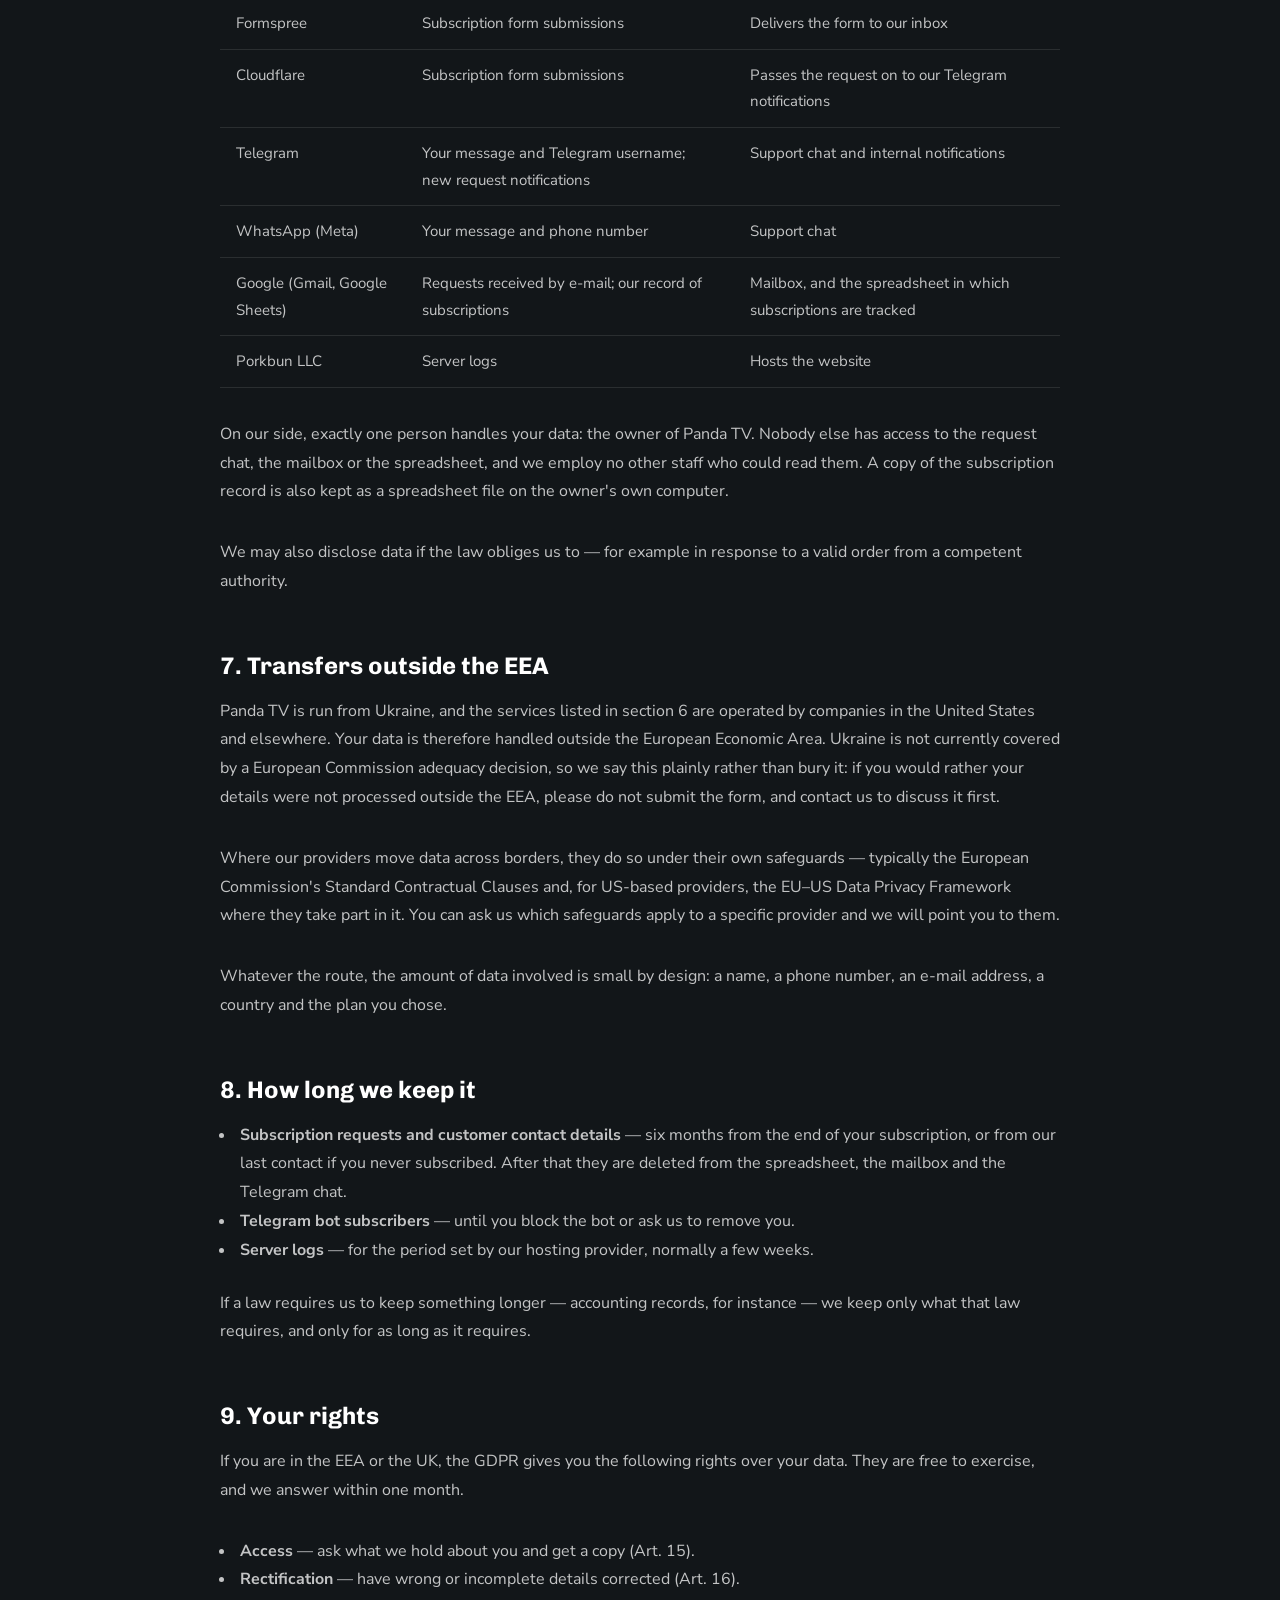
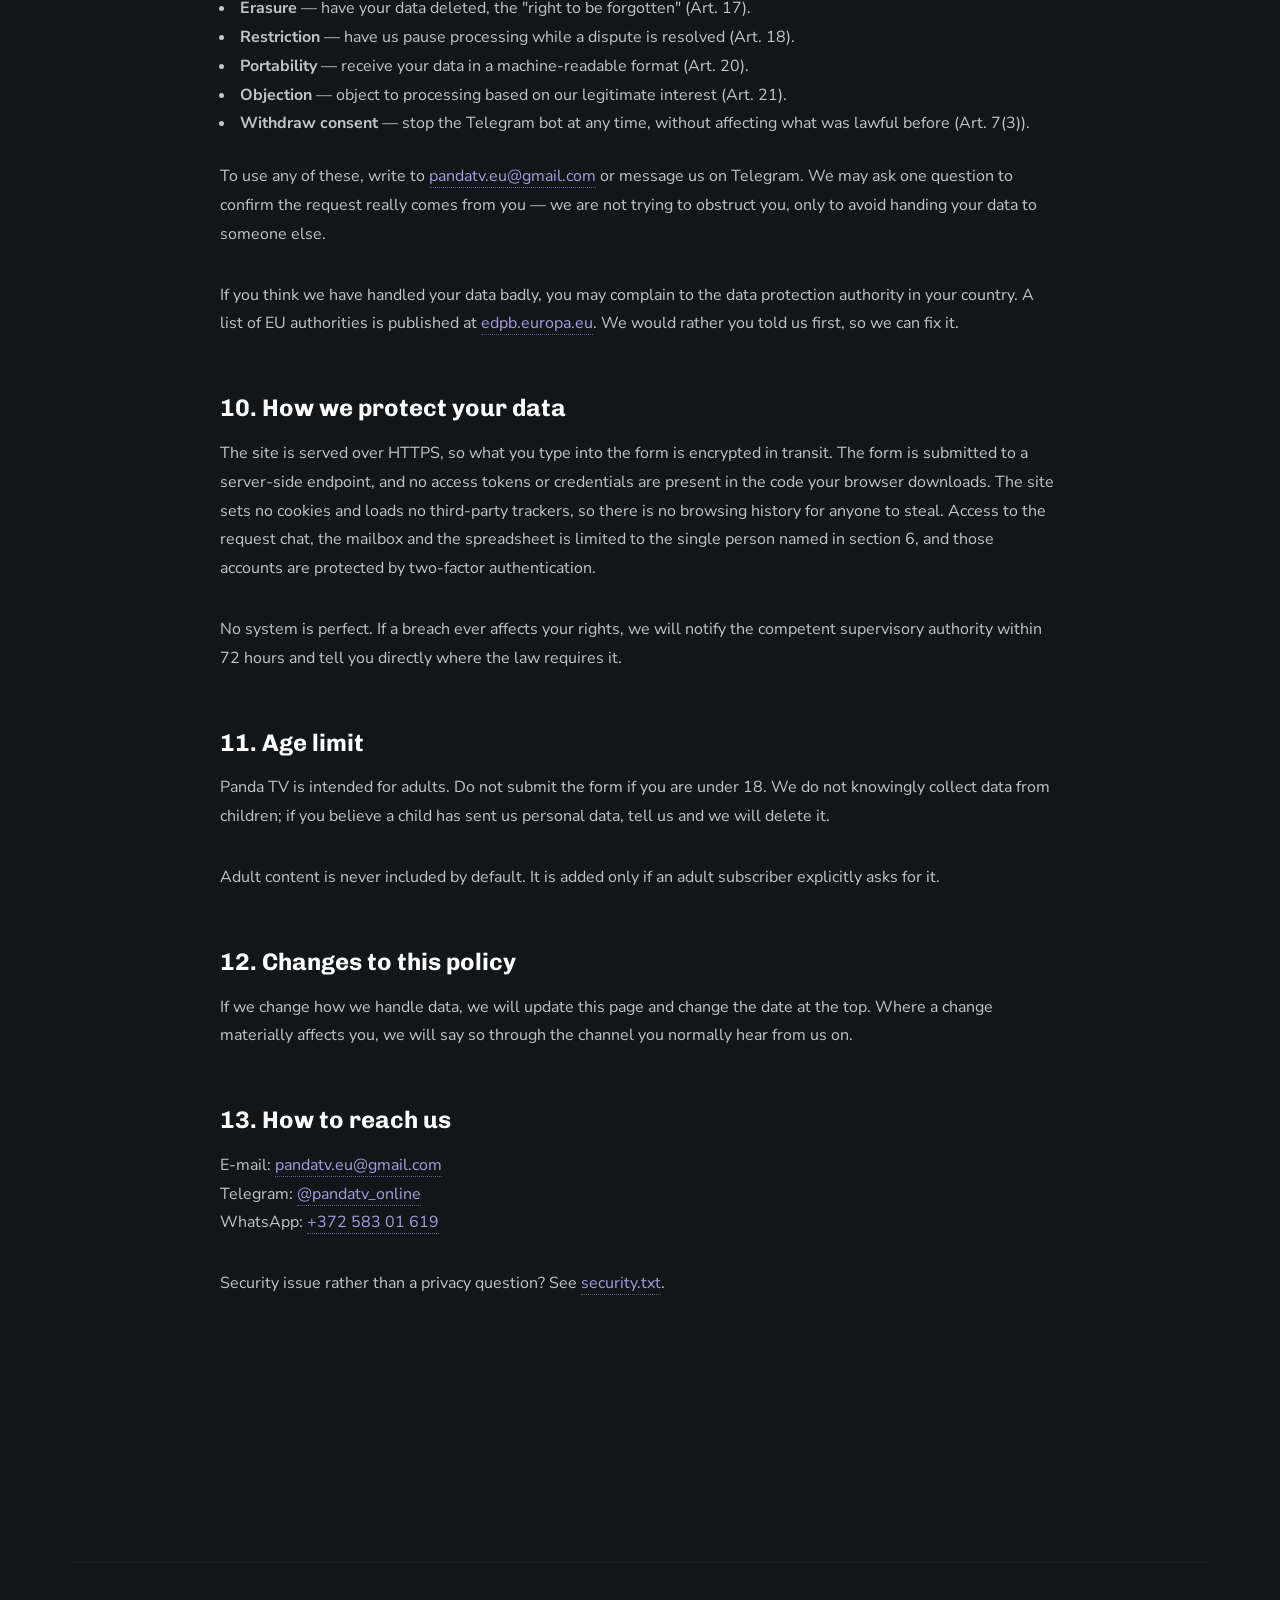
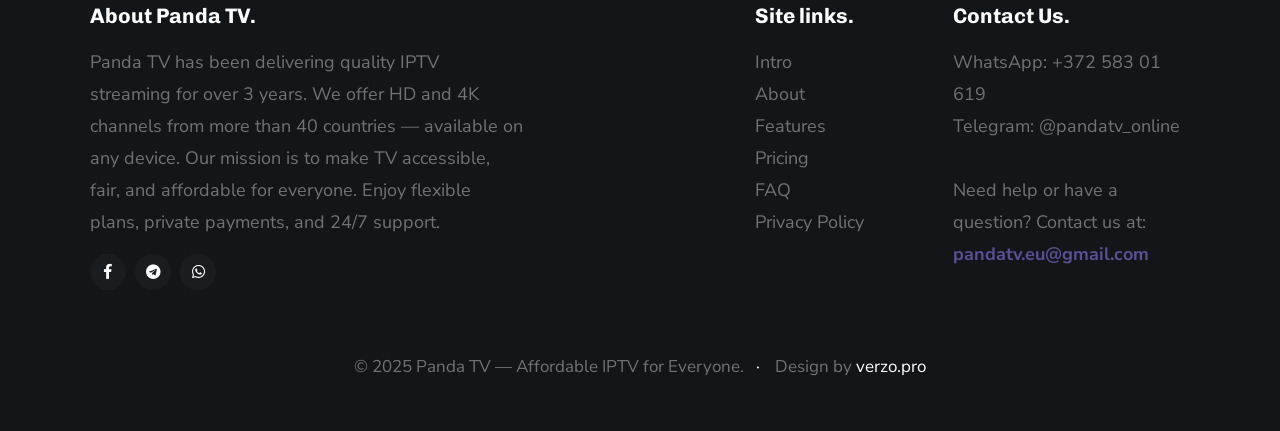
==== commit e4c46053: "privacy: use the current street name in the controller's address Проспект Карла Маркса в Днепре пере" ====
--- a/PandaTV/privacy.html
+++ b/PandaTV/privacy.html
@@ -233,7 +233,7 @@
                     <p>
                         Panda TV is operated by Mykola Shevchenko, an individual
                         based in Ukraine. Postal address for legal correspondence:
-                        Karla Marksa prospect 75, Dnipro, Dnipropetrovsk region, 49000, Ukraine.
+                        Dmytra Yavornytskoho Avenue 75, Dnipro, Dnipropetrovsk region, 49000, Ukraine.
                     </p>
 
                     <p>
